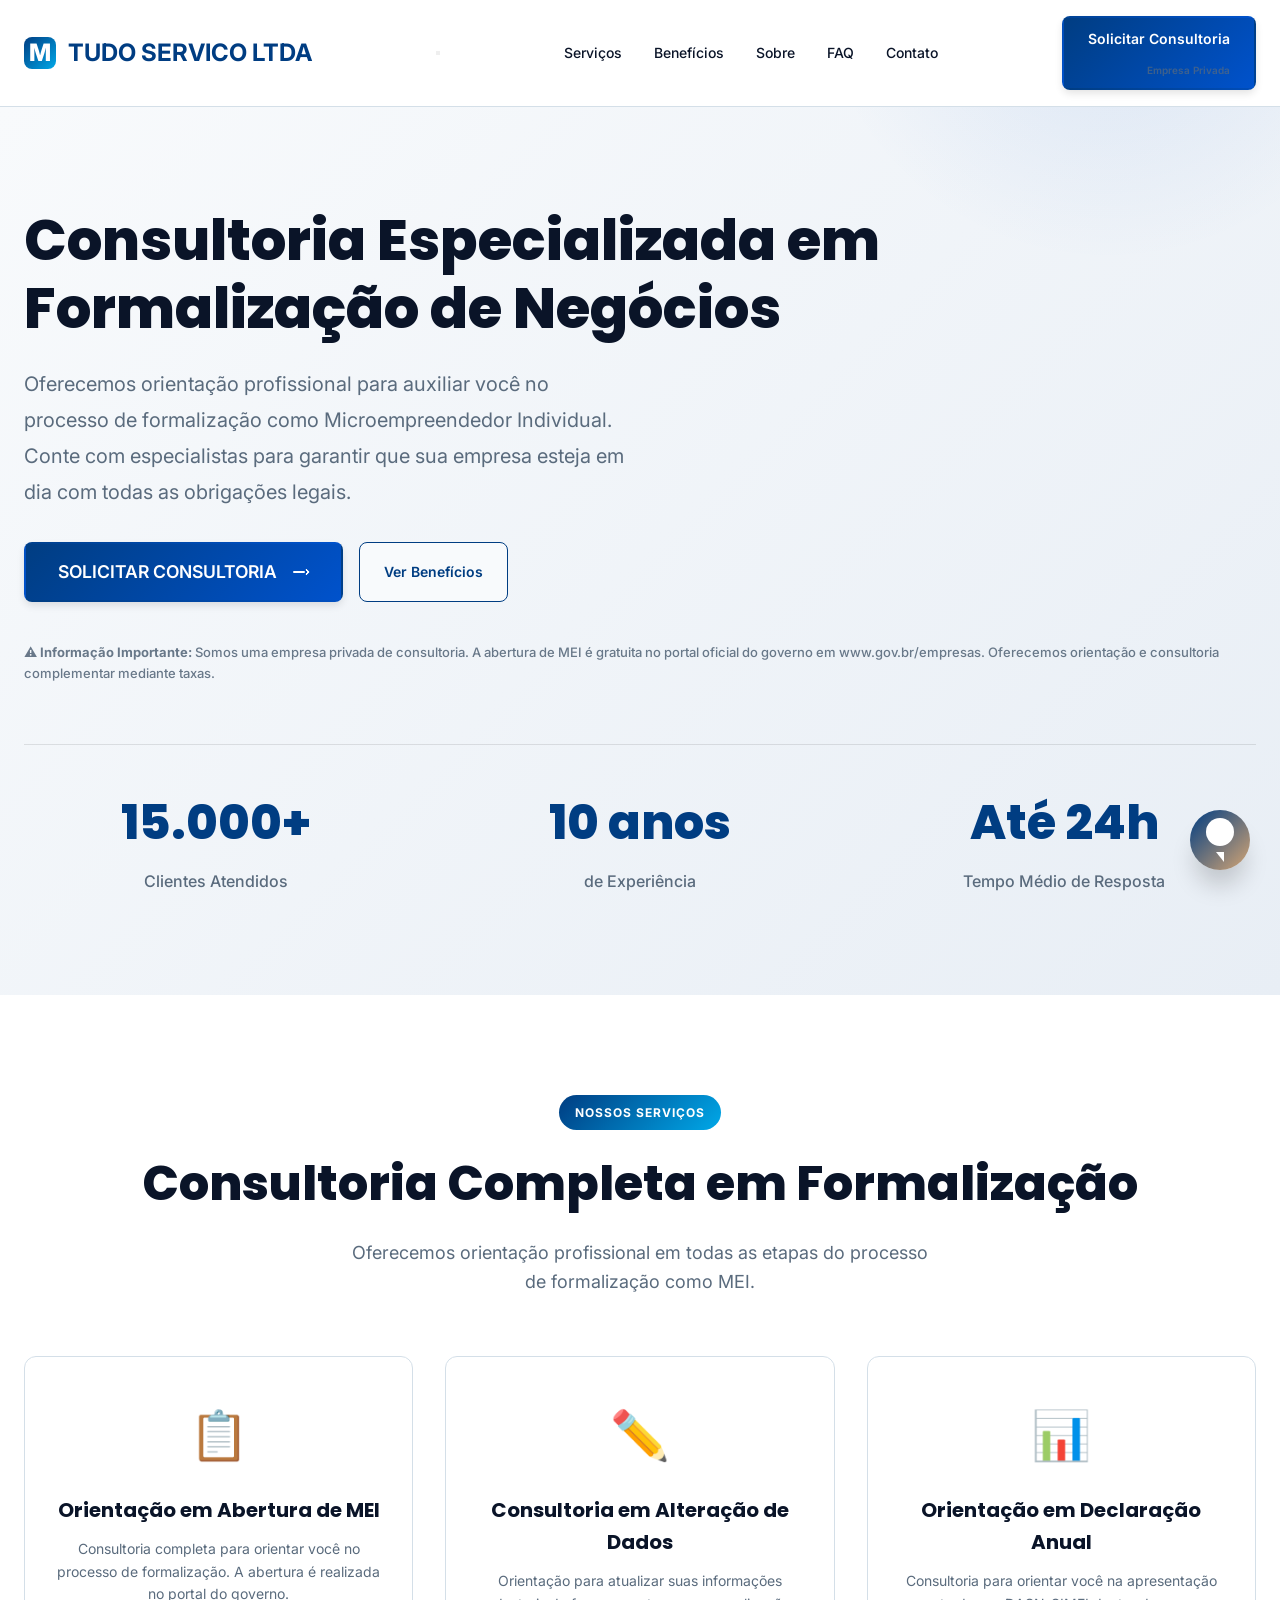
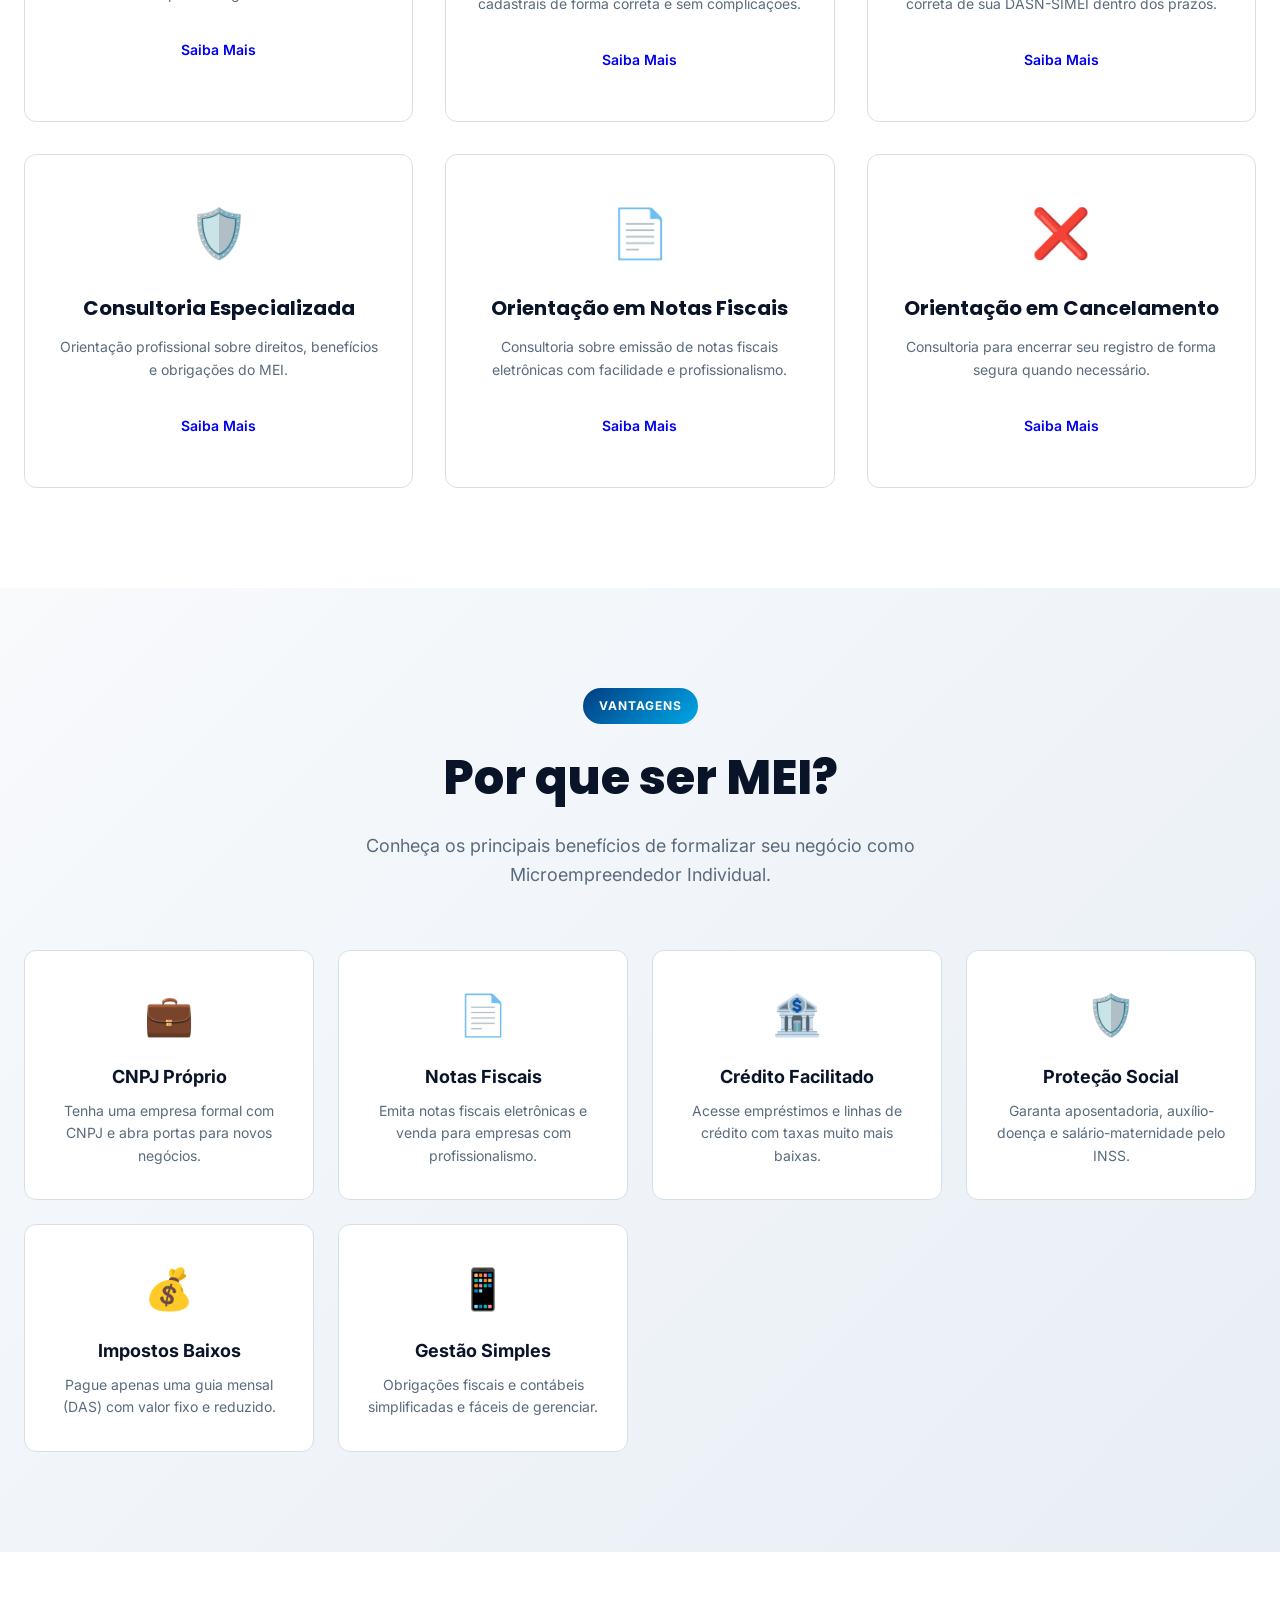
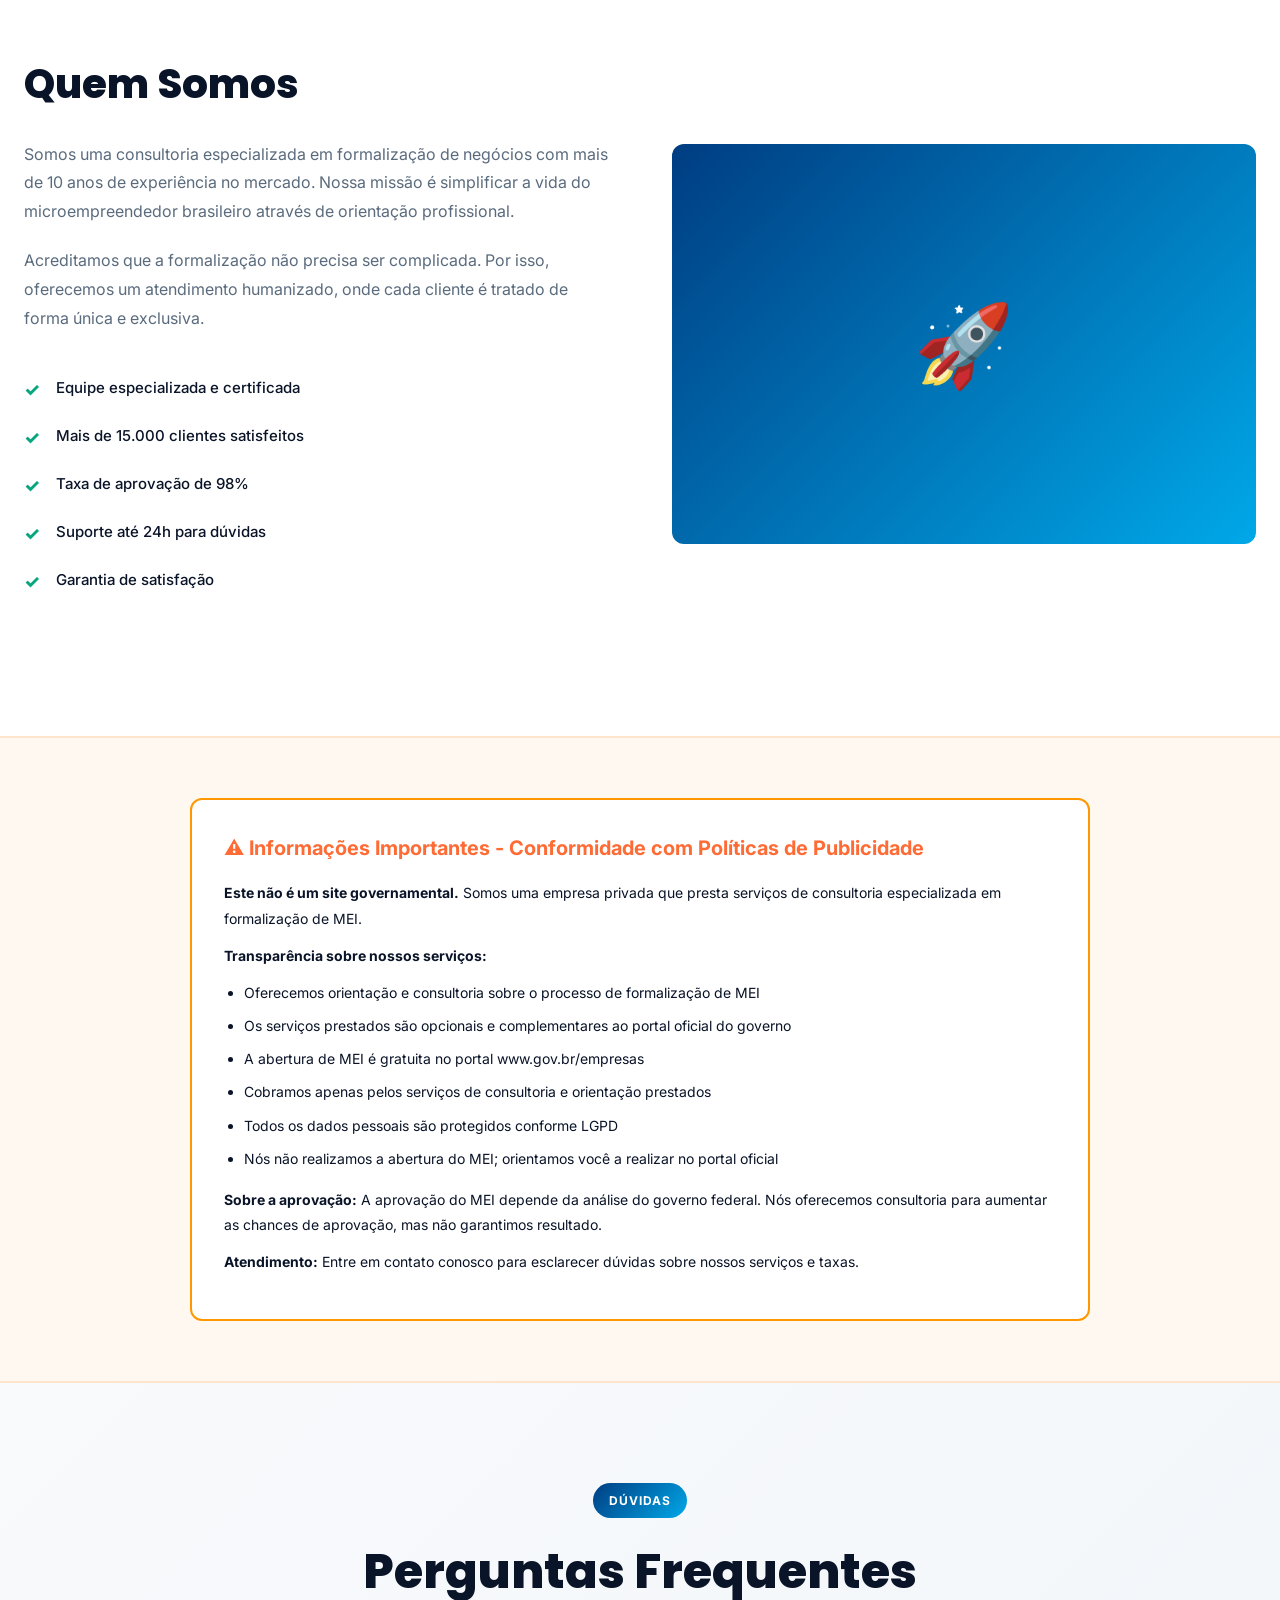
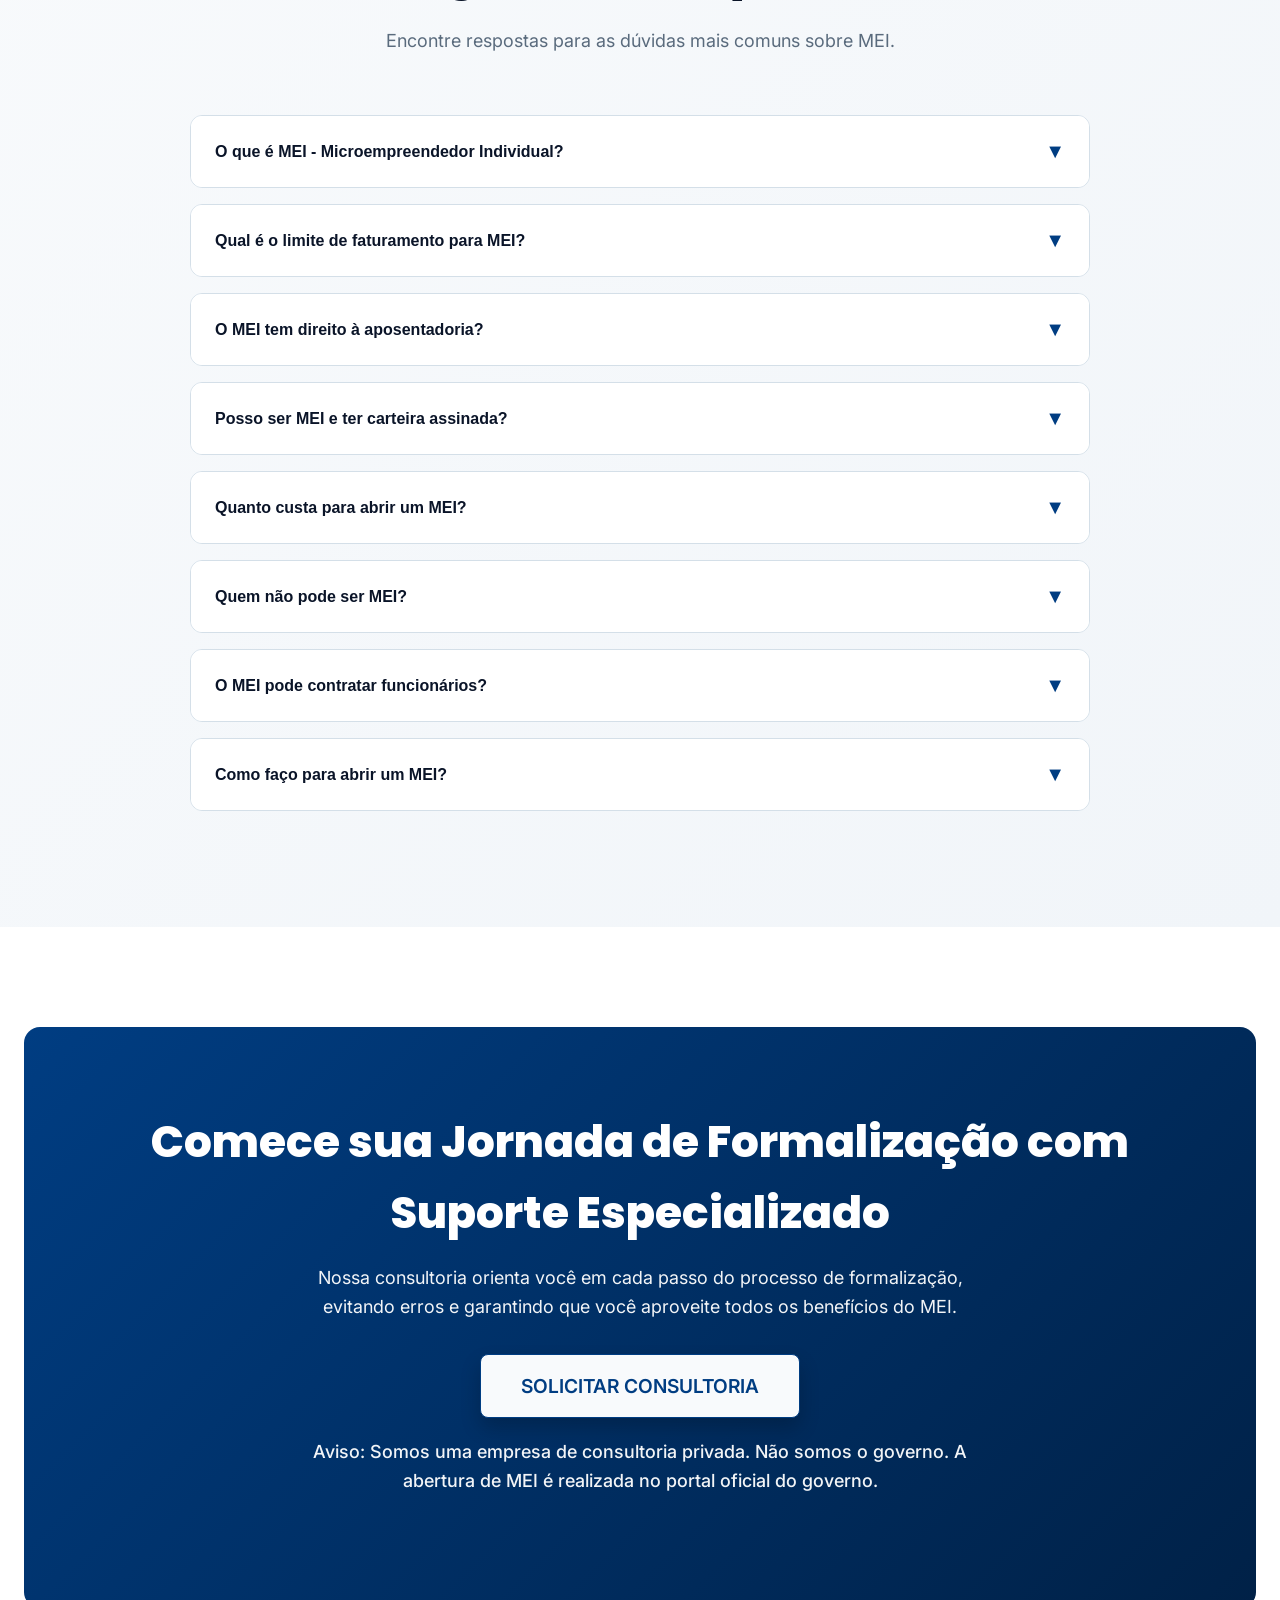
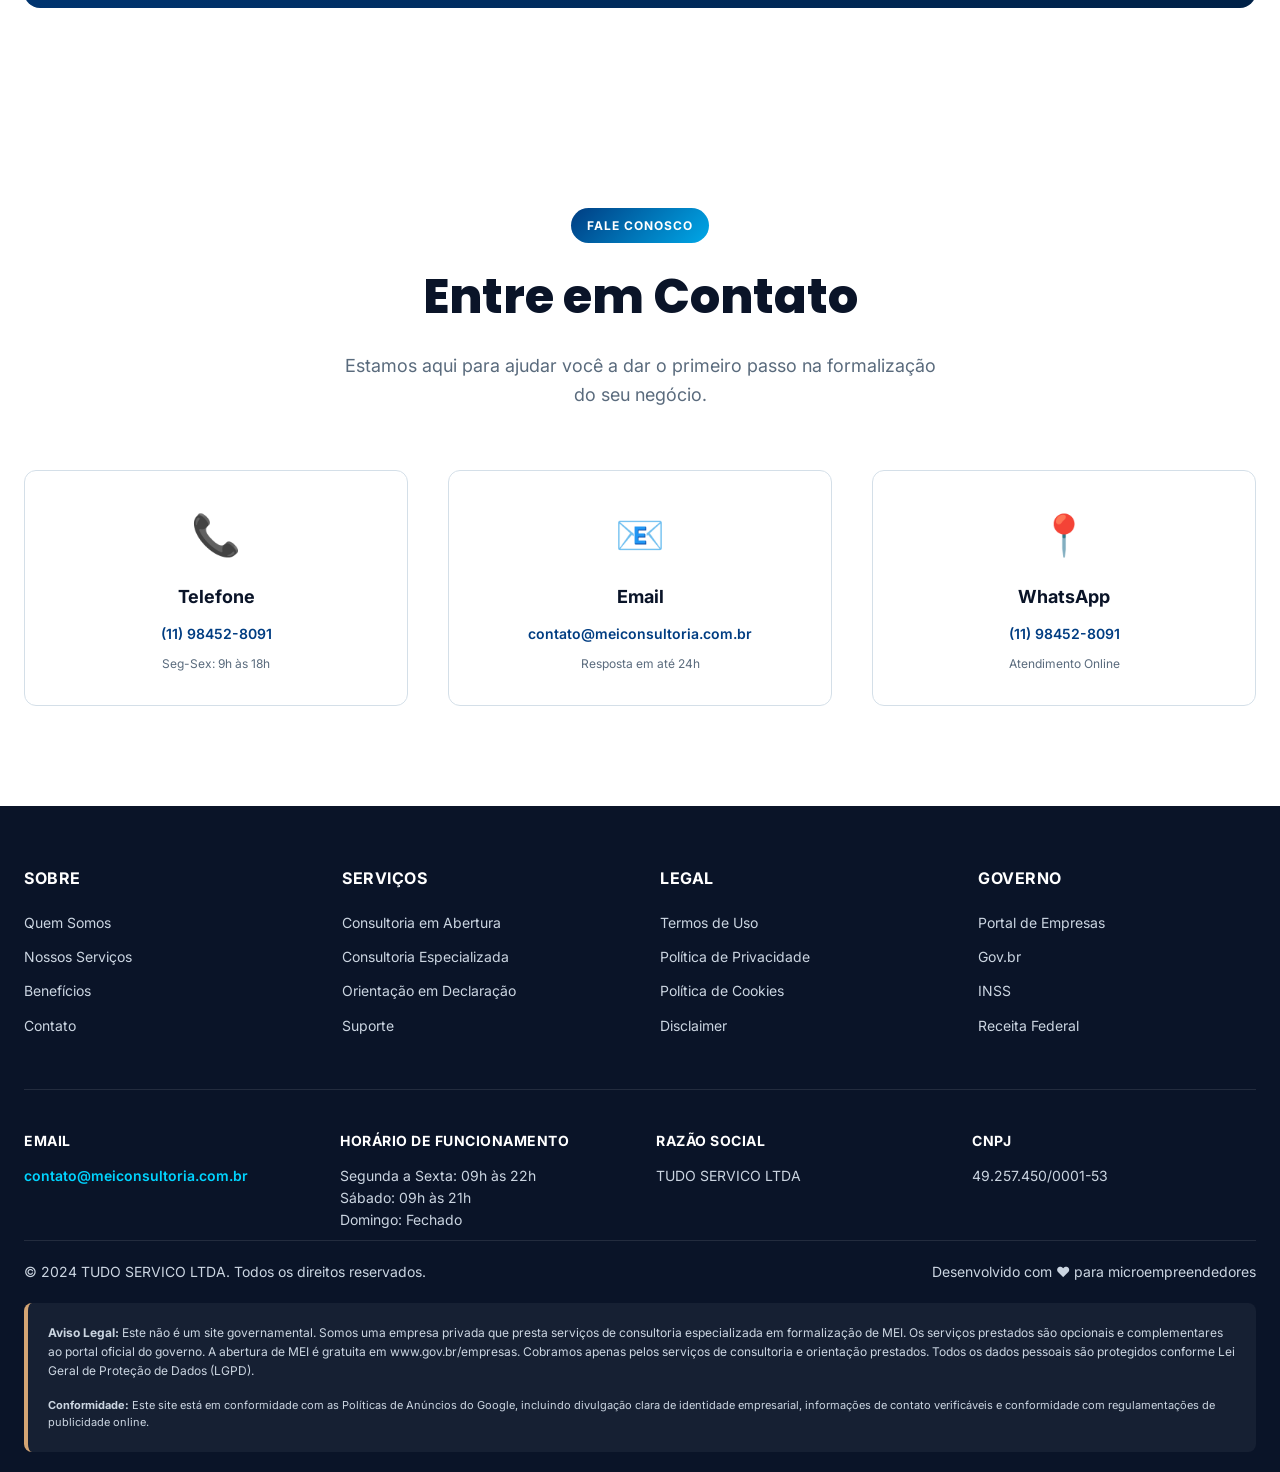
==== aberturamei/index.html @ a580bbf4 "Update index.html" ====
<!DOCTYPE html>
<html lang="pt-BR">
<head>
    <meta charset="UTF-8">
    <meta name="viewport" content="width=device-width, initial-scale=1.0">
    <meta name="description" content="Consultoria especializada em MEI. Oferecemos orientação profissional para formalização de negócios. Empresa privada com mais de 15.000 clientes. Resposta em até 24h.">
    <meta name="keywords" content="MEI, CNPJ, microempreendedor individual, consultoria MEI, formalização de negócios">
    <meta name="author" content="TUDO SERVICO LTDA">
    <meta name="copyright" content="2024 TUDO SERVICO LTDA">
    <meta name="robots" content="index, follow">
    <meta name="language" content="Portuguese">
    <meta name="revisit-after" content="7 days">
    <meta property="og:title" content="TUDO SERVICO LTDA - Consultoria Especializada em Formalização de Negócios">
    <meta property="og:description" content="Consultoria profissional para formalização de MEI. Empresa privada com experiência comprovada.">
    <meta property="og:type" content="website">
    <meta property="og:url" content="https://www.meiconsultoria.com.br">
    <meta property="og:image" content="https://www.meiconsultoria.com.br/og-image.jpg">
    
    <!-- Structured Data for Google Ads and SEO -->
    <script type="application/ld+json">
    {
        "@context": "https://schema.org",
        "@type": "LocalBusiness",
        "name": "TUDO SERVICO LTDA",
        "image": "https://www.meiconsultoria.com.br/logo.png",
        "description": "Consultoria especializada em formalização de MEI. Empresa privada que oferece orientação profissional.",
        "url": "https://www.meiconsultoria.com.br",
        "telephone": "+5511984528091",
        "email": "contato@meiconsultoria.com.br",
        "address": {
            "@type": "PostalAddress",
            "streetAddress": "Av. Paulista, 1000",
            "addressLocality": "Sao Paulo",
            "addressRegion": "SP",
            "postalCode": "01311-100",
            "addressCountry": "BR"
        },
        "openingHoursSpecification": {
            "@type": "OpeningHoursSpecification",
            "dayOfWeek": ["Monday", "Tuesday", "Wednesday", "Thursday", "Friday"],
            "opens": "09:00",
            "closes": "18:00"
        },
        "sameAs": [
            "https://www.facebook.com/meiconsultoria",
            "https://www.instagram.com/meiconsultoria",
            "https://www.linkedin.com/company/meiconsultoria"
        ],
        "priceRange": "R$ 50 - R$ 500",
        "aggregateRating": {
            "@type": "AggregateRating",
            "ratingValue": "4.8",
            "ratingCount": "5000"
        }
    }
    </script>
    
    <script type="application/ld+json">
    {
        "@context": "https://schema.org",
        "@type": "Organization",
        "name": "TUDO SERVICO LTDA",
        "legalName": "TUDO SERVICO LTDA",
        "taxID": "49.257.450/0001-53",
        "url": "https://www.meiconsultoria.com.br",
        "logo": "https://www.meiconsultoria.com.br/logo.png",
        "description": "Consultoria especializada em formalização de negócios e orientação sobre MEI",
        "contactPoint": {
            "@type": "ContactPoint",
            "contactType": "Customer Service",
            "telephone": "+5511984528091",
            "email": "contato@meiconsultoria.com.br",
            "areaServed": "BR",
            "availableLanguage": "pt-BR"
        }
    }
    </script>
    
    <!-- Google Analytics -->
    <script async src="https://www.googletagmanager.com/gtag/js?id=G-XXXXXXXXXX"></script>
    <script>
        window.dataLayer = window.dataLayer || [];
        function gtag(){dataLayer.push(arguments);}
        gtag('js', new Date());
        gtag('config', 'G-XXXXXXXXXX');
    </script>

    <!-- Google Ads Conversion Tracking -->
    <script async src="https://www.googletagmanager.com/gtag/js?id=AW-XXXXXXXXXX"></script>
    <script>
        window.dataLayer = window.dataLayer || [];
        function gtag(){dataLayer.push(arguments);}
        gtag('js', new Date());
        gtag('config', 'AW-XXXXXXXXXX');
    </script>

    <title>TUDO SERVICO LTDA - Consultoria Especializada em Formalização de Negócios</title>
    <link href="https://fonts.googleapis.com/css2?family=Poppins:wght@300;400;500;600;700;800&family=Inter:wght@300;400;500;600;700&display=swap" rel="stylesheet">
    <style>
        /* ===== RESET E VARIÁVEIS ===== */
        *, *::before, *::after {
            margin: 0;
            padding: 0;
            box-sizing: border-box;
        }

        :root {
            --primary: #003D82;
            --primary-dark: #002147;
            --primary-light: #0052CC;
            --secondary: #00A8E8;
            --accent: #D4A574;
            --success: #06A77D;
            --warning: #E8A000;
            --danger: #DC2626;
            --dark: #0A1428;
            --dark-secondary: #1A2332;
            --light: #F8FAFC;
            --light-secondary: #E8EEF5;
            --text-dark: #0A1428;
            --text-light: #5A6B7D;
            --border: #D4DFE8;
            --gold: #D4A574;
            --gold-light: #E8C9A0;
            --shadow-sm: 0 1px 2px 0 rgba(0, 0, 0, 0.08);
            --shadow: 0 4px 8px -1px rgba(0, 0, 0, 0.12);
            --shadow-md: 0 10px 15px -3px rgba(0, 0, 0, 0.15);
            --shadow-lg: 0 20px 25px -5px rgba(0, 0, 0, 0.18);
            --shadow-xl: 0 25px 50px -12px rgba(0, 0, 0, 0.25);
        }

        html {
            scroll-behavior: smooth;
            overflow-x: hidden;
            width: 100%;
        }

        body {
            font-family: 'Inter', -apple-system, BlinkMacSystemFont, 'Segoe UI', sans-serif;
            line-height: 1.6;
            color: var(--text-dark);
            background-color: #fff;
            overflow-x: hidden;
            width: 100%;
            position: relative;
        }

        .container {
            max-width: 1280px;
            margin: 0 auto;
            padding: 0 24px;
            width: 100%;
            overflow-x: hidden;
        }

        /* ===== HEADER ===== */
        .header {
            background: #fff;
            border-bottom: 1px solid var(--border);
            position: sticky;
            top: 0;
            z-index: 1000;
            backdrop-filter: blur(10px);
            background-color: rgba(255, 255, 255, 0.95);
        }

        .header-content {
            display: flex;
            justify-content: space-between;
            align-items: center;
            padding: 16px 0;
            width: 100%;
        }

        .logo {
            display: flex;
            align-items: center;
            gap: 12px;
            text-decoration: none;
            font-weight: 700;
            font-size: 24px;
            color: var(--primary);
        }

        .logo-icon {
            width: 32px;
            height: 32px;
            background: linear-gradient(135deg, var(--primary), var(--secondary));
            border-radius: 8px;
            display: flex;
            align-items: center;
            justify-content: center;
            color: white;
            font-weight: 800;
        }

        .nav {
            display: flex;
            gap: 32px;
            align-items: center;
        }

        .nav a {
            text-decoration: none;
            color: var(--text-dark);
            font-weight: 500;
            font-size: 14px;
            transition: color 0.3s ease;
            position: relative;
        }

        .nav a:hover {
            color: var(--primary);
        }

        .nav a::after {
            content: '';
            position: absolute;
            bottom: -4px;
            left: 0;
            width: 0;
            height: 2px;
            background: var(--primary);
            transition: width 0.3s ease;
        }

        .nav a:hover::after {
            width: 100%;
        }

        .btn {
            padding: 10px 24px;
            border: none;
            border-radius: 8px;
            font-size: 14px;
            font-weight: 600;
            cursor: pointer;
            transition: all 0.3s ease;
            text-decoration: none;
            display: inline-flex;
            align-items: center;
            gap: 8px;
            white-space: nowrap;
        }

        .btn-primary {
            background: linear-gradient(135deg, var(--primary), var(--primary-light));
            color: white;
            box-shadow: var(--shadow);
            border: 2px solid transparent;
        }

        .btn-primary:hover {
            transform: translateY(-2px);
            box-shadow: var(--shadow-lg);
            border-color: var(--gold);
        }

        .btn-secondary {
            background: var(--light);
            color: var(--primary);
            border: 1.5px solid var(--primary);
        }

        .btn-secondary:hover {
            background: var(--primary);
            color: white;
        }

        .btn-arrow {
            display: inline-block;
            width: 16px;
            height: 16px;
            margin-left: 8px;
            position: relative;
            transition: all 0.3s ease;
            animation: slideArrow 2s ease-in-out infinite;
        }

        .btn-arrow::before {
            content: '';
            position: absolute;
            width: 12px;
            height: 2px;
            background: currentColor;
            top: 50%;
            left: 0;
            transform: translateY(-50%);
            border-radius: 1px;
        }

        .btn-arrow::after {
            content: '';
            position: absolute;
            width: 5px;
            height: 5px;
            border-top: 2px solid currentColor;
            border-right: 2px solid currentColor;
            top: 50%;
            right: 0;
            transform: translateY(-50%) rotate(45deg);
            border-radius: 1px;
        }

        .btn-primary .btn-arrow {
            animation: slideArrow 2s ease-in-out infinite;
        }

        .btn-primary:hover .btn-arrow {
            animation: slideArrowHover 0.5s ease-out forwards;
        }

        @keyframes slideArrow {
            0%, 100% {
                transform: translateX(0);
            }
            50% {
                transform: translateX(4px);
            }
        }

        @keyframes slideArrowHover {
            0% {
                transform: translateX(0);
            }
            100% {
                transform: translateX(8px);
            }
        }

        /* ===== HERO ===== */
        .hero {
            padding: 100px 0;
            background: linear-gradient(135deg, #f8fafc 0%, #e8eef5 100%);
            position: relative;
            overflow: hidden;
        }

        .hero::before {
            content: '';
            position: absolute;
            top: -50%;
            right: -10%;
            width: 600px;
            height: 600px;
            background: radial-gradient(circle, rgba(0, 82, 204, 0.1) 0%, transparent 70%);
            border-radius: 50%;
            pointer-events: none;
        }

        .hero-content {
            position: relative;
            z-index: 1;
        }

        .hero h1 {
            font-size: 56px;
            font-weight: 800;
            margin-bottom: 24px;
            color: var(--dark);
            font-family: 'Poppins', sans-serif;
            line-height: 1.2;
        }

        .hero-subtitle {
            font-size: 20px;
            color: var(--text-light);
            max-width: 600px;
            margin-bottom: 32px;
            line-height: 1.8;
        }

        .hero-buttons {
            display: flex;
            gap: 16px;
            margin-bottom: 40px;
            flex-wrap: wrap;
        }

        .hero-stats {
            display: grid;
            grid-template-columns: repeat(3, 1fr);
            gap: 40px;
            margin-top: 60px;
            padding-top: 40px;
            border-top: 1px solid rgba(0, 0, 0, 0.1);
        }

        .stat {
            text-align: center;
        }

        .stat-number {
            font-size: 48px;
            font-weight: 800;
            color: var(--primary);
            font-family: 'Poppins', sans-serif;
            margin-bottom: 8px;
        }

        .stat-label {
            font-size: 16px;
            color: var(--text-light);
            font-weight: 500;
        }

        /* ===== SEÇÃO DE SERVIÇOS ===== */
        .servicos {
            padding: 100px 0;
            background: white;
        }

        .section-header {
            text-align: center;
            margin-bottom: 60px;
        }

        .section-label {
            display: inline-block;
            padding: 8px 16px;
            background: linear-gradient(135deg, var(--primary), var(--secondary));
            color: white;
            border-radius: 20px;
            font-size: 12px;
            font-weight: 700;
            text-transform: uppercase;
            letter-spacing: 1px;
            margin-bottom: 16px;
        }

        .section-title {
            font-size: 48px;
            font-weight: 800;
            margin-bottom: 16px;
            color: var(--dark);
            font-family: 'Poppins', sans-serif;
        }

        .section-description {
            font-size: 18px;
            color: var(--text-light);
            max-width: 600px;
            margin: 0 auto;
        }

        .servicos-grid {
            display: grid;
            grid-template-columns: repeat(auto-fit, minmax(300px, 1fr));
            gap: 32px;
        }

        .servico-card {
            background: white;
            border: 1px solid var(--border);
            border-radius: 12px;
            padding: 40px 32px;
            text-align: center;
            transition: all 0.3s ease;
            position: relative;
            overflow: hidden;
        }

        .servico-card::before {
            content: '';
            position: absolute;
            top: 0;
            left: 0;
            right: 0;
            height: 4px;
            background: linear-gradient(90deg, var(--primary), var(--gold));
            transform: scaleX(0);
            transform-origin: left;
            transition: transform 0.3s ease;
        }

        .servico-card:hover {
            border-color: var(--primary);
            box-shadow: var(--shadow-lg);
            transform: translateY(-8px);
        }

        .servico-card:hover::before {
            transform: scaleX(1);
        }

        .servico-icon {
            font-size: 48px;
            margin-bottom: 20px;
            display: block;
        }

        .servico-card h3 {
            font-size: 20px;
            font-weight: 700;
            margin-bottom: 12px;
            color: var(--dark);
            font-family: 'Poppins', sans-serif;
        }

        .servico-card p {
            color: var(--text-light);
            font-size: 14px;
            line-height: 1.6;
            margin-bottom: 24px;
        }

        /* ===== BENEFÍCIOS ===== */
        .beneficios {
            padding: 100px 0;
            background: linear-gradient(135deg, #f8fafc 0%, #e8eef5 100%);
        }

        .beneficios-grid {
            display: grid;
            grid-template-columns: repeat(auto-fit, minmax(240px, 1fr));
            gap: 24px;
        }

        /* ===== FLOATING ICON ===== */
        .floating-icon {
            position: fixed;
            bottom: 30px;
            right: 30px;
            width: 60px;
            height: 60px;
            background: linear-gradient(135deg, var(--primary), var(--gold));
            border-radius: 50%;
            display: flex;
            align-items: center;
            justify-content: center;
            font-size: 32px;
            box-shadow: var(--shadow-lg);
            cursor: pointer;
            transition: all 0.3s ease;
            z-index: 999;
            animation: float 3s ease-in-out infinite;
        }

        .floating-icon:hover {
            transform: scale(1.1);
            box-shadow: var(--shadow-xl);
        }

        .floating-icon::before {
            content: '';
            position: absolute;
            width: 28px;
            height: 28px;
            background: white;
            border-radius: 50%;
            top: 8px;
            left: 50%;
            transform: translateX(-50%);
        }

        .floating-icon::after {
            content: '';
            position: absolute;
            width: 0;
            height: 0;
            border-left: 8px solid transparent;
            border-right: 0px solid transparent;
            border-top: 10px solid white;
            bottom: 8px;
            left: 50%;
            transform: translateX(-50%);
        }

        @keyframes float {
            0%, 100% {
                transform: translateY(0px);
            }
            50% {
                transform: translateY(-10px);
            }
        }

        @media (max-width: 768px) {
            .floating-icon {
                bottom: 20px;
                right: 20px;
                width: 50px;
                height: 50px;
                font-size: 24px;
            }
        }

        .beneficio-item {
            background: white;
            padding: 32px 24px;
            border-radius: 12px;
            border: 1px solid var(--border);
            transition: all 0.3s ease;
            display: flex;
            flex-direction: column;
            align-items: center;
            text-align: center;
        }

        .beneficio-item:hover {
            box-shadow: var(--shadow-lg);
            transform: translateY(-4px);
            border-color: var(--primary);
        }

        .beneficio-icon {
            font-size: 40px;
            margin-bottom: 16px;
        }

        .beneficio-item h3 {
            font-size: 18px;
            font-weight: 700;
            margin-bottom: 8px;
            color: var(--dark);
        }

        .beneficio-item p {
            font-size: 14px;
            color: var(--text-light);
            line-height: 1.6;
        }

        /* ===== SOBRE ===== */
        .sobre {
            padding: 100px 0;
            background: white;
        }

        .sobre-content {
            display: grid;
            grid-template-columns: 1fr 1fr;
            gap: 64px;
            align-items: center;
        }

        .sobre-text h2 {
            font-size: 40px;
            font-weight: 800;
            margin-bottom: 24px;
            color: var(--dark);
            font-family: 'Poppins', sans-serif;
        }

        .sobre-text p {
            font-size: 16px;
            color: var(--text-light);
            line-height: 1.8;
            margin-bottom: 20px;
        }

        .sobre-list {
            list-style: none;
            margin: 32px 0;
        }

        .sobre-list li {
            padding: 12px 0;
            padding-left: 32px;
            position: relative;
            color: var(--text-dark);
            font-size: 15px;
            font-weight: 500;
        }

        .sobre-list li::before {
            content: '✓';
            position: absolute;
            left: 0;
            color: var(--success);
            font-weight: 800;
            font-size: 18px;
        }

        .sobre-image {
            background: linear-gradient(135deg, var(--primary), var(--secondary));
            border-radius: 12px;
            padding: 40px;
            text-align: center;
            color: white;
            min-height: 400px;
            display: flex;
            align-items: center;
            justify-content: center;
            font-size: 80px;
        }

        /* ===== DISCLAIMER SECTION - IMPORTANTE PARA GOOGLE ADS ===== */
        .disclaimer-section {
            padding: 60px 0;
            background: #fff8f0;
            border-top: 2px solid #FFE5CC;
            border-bottom: 2px solid #FFE5CC;
        }

        .disclaimer-box {
            background: white;
            border: 2px solid #FF9800;
            border-radius: 12px;
            padding: 32px;
            max-width: 900px;
            margin: 0 auto;
        }

        .disclaimer-title {
            font-size: 20px;
            font-weight: 700;
            color: #FF6B35;
            margin-bottom: 16px;
            display: flex;
            align-items: center;
            gap: 12px;
        }

        .disclaimer-box p {
            color: var(--text-dark);
            font-size: 14px;
            line-height: 1.8;
            margin-bottom: 12px;
        }

        .disclaimer-box ul {
            margin-left: 20px;
            margin-bottom: 16px;
        }

        .disclaimer-box li {
            color: var(--text-dark);
            font-size: 14px;
            line-height: 1.8;
            margin-bottom: 8px;
        }

        /* ===== FAQ ===== */
        .faq {
            padding: 100px 0;
            background: linear-gradient(135deg, #f8fafc 0%, #f1f5f9 100%);
        }

        .faq-container {
            max-width: 900px;
            margin: 0 auto;
        }

        .faq-item {
            margin-bottom: 16px;
            background: white;
            border: 1px solid var(--border);
            border-radius: 12px;
            overflow: hidden;
            transition: all 0.3s ease;
        }

        .faq-item.active {
            border-color: var(--primary);
            box-shadow: var(--shadow);
        }

        .faq-question {
            width: 100%;
            padding: 24px;
            background: white;
            border: none;
            cursor: pointer;
            display: flex;
            justify-content: space-between;
            align-items: center;
            font-size: 16px;
            font-weight: 600;
            color: var(--dark);
            transition: all 0.3s ease;
        }

        .faq-question:hover {
            background: var(--light);
        }

        .faq-icon {
            font-size: 20px;
            transition: transform 0.3s ease;
            color: var(--primary);
        }

        .faq-item.active .faq-icon {
            transform: rotate(180deg);
        }

        .faq-answer {
            max-height: 0;
            overflow: hidden;
            transition: max-height 0.3s ease;
            background: var(--light);
        }

        .faq-item.active .faq-answer {
            max-height: 600px;
        }

        .faq-answer p {
            padding: 24px;
            color: var(--text-light);
            line-height: 1.8;
            font-size: 15px;
        }

        /* ===== CTA ===== */
        .cta {
            padding: 80px 24px;
            background: linear-gradient(135deg, var(--primary) 0%, var(--primary-dark) 100%);
            border-radius: 16px;
            text-align: center;
            color: white;
            margin: 100px auto;
            max-width: calc(100% - 48px);
        }

        .cta h2 {
            font-size: 44px;
            font-weight: 800;
            margin-bottom: 16px;
            font-family: 'Poppins', sans-serif;
        }

        .cta p {
            font-size: 18px;
            margin-bottom: 32px;
            opacity: 0.95;
            max-width: 700px;
            margin-left: auto;
            margin-right: auto;
        }

        .cta .btn {
            font-size: 1.1rem;
            padding: 16px 40px;
        }

        .cta-disclaimer {
            font-size: 11px;
            margin-top: 20px;
            opacity: 0.8;
            font-weight: 500;
        }

        /* ===== CONTATO ===== */
        .contato {
            padding: 100px 0;
            background: white;
        }

        .contato-grid {
            display: grid;
            grid-template-columns: repeat(auto-fit, minmax(250px, 1fr));
            gap: 40px;
        }

        .contato-item {
            text-align: center;
            padding: 32px 24px;
            border: 1px solid var(--border);
            border-radius: 12px;
            transition: all 0.3s ease;
        }

        .contato-item:hover {
            box-shadow: var(--shadow-lg);
            transform: translateY(-4px);
            border-color: var(--primary);
        }

        .contato-icon {
            font-size: 40px;
            margin-bottom: 16px;
            display: block;
        }

        .contato-item h3 {
            font-size: 18px;
            font-weight: 700;
            margin-bottom: 12px;
            color: var(--dark);
        }

        .contato-item p {
            color: var(--text-light);
            font-size: 14px;
            line-height: 1.6;
        }

        .contato-item a {
            color: var(--primary);
            text-decoration: none;
            font-weight: 600;
            transition: color 0.3s ease;
        }

        .contato-item a:hover {
            color: var(--primary-light);
        }

        /* ===== FOOTER ===== */
        .footer {
            background: var(--dark);
            color: #cbd5e1;
            padding: 60px 0 20px;
        }

        .footer-content {
            display: grid;
            grid-template-columns: repeat(4, 1fr);
            gap: 40px;
            margin-bottom: 40px;
        }

        .footer-section h3 {
            color: white;
            font-size: 16px;
            font-weight: 700;
            margin-bottom: 20px;
            text-transform: uppercase;
            letter-spacing: 0.5px;
        }

        .footer-section a {
            display: block;
            color: #cbd5e1;
            text-decoration: none;
            font-size: 14px;
            margin-bottom: 12px;
            transition: color 0.3s ease;
        }

        .footer-section a:hover {
            color: white;
        }

        .footer-bottom {
            display: flex;
            justify-content: space-between;
            align-items: center;
            padding-top: 20px;
            border-top: 1px solid rgba(255, 255, 255, 0.1);
            font-size: 14px;
        }

        .footer-disclaimer {
            background: rgba(255, 255, 255, 0.05);
            padding: 20px;
            border-radius: 8px;
            font-size: 12px;
            line-height: 1.6;
            margin-top: 20px;
            border-left: 4px solid var(--gold);
        }

        .footer-info-section {
            margin-top: 40px;
            padding-top: 40px;
            border-top: 1px solid rgba(255, 255, 255, 0.1);
        }

        .footer-info-grid {
            display: grid;
            grid-template-columns: repeat(auto-fit, minmax(200px, 1fr));
            gap: 32px;
        }

        .footer-info-item {
            text-align: left;
        }

        .footer-info-item h4 {
            color: white;
            font-size: 14px;
            font-weight: 700;
            margin-bottom: 12px;
            text-transform: uppercase;
            letter-spacing: 0.5px;
        }

        .footer-info-item p {
            color: #cbd5e1;
            font-size: 14px;
            line-height: 1.6;
            margin-bottom: 8px;
        }

        .footer-info-item a {
            color: #00D4FF;
            text-decoration: none;
            font-weight: 600;
            transition: color 0.3s ease;
        }

        .footer-info-item a:hover {
            color: white;
            text-decoration: underline;
        }



        @keyframes fadeInUp {
            from {
                opacity: 0;
                transform: translateY(30px);
            }
            to {
                opacity: 1;
                transform: translateY(0);
            }
        }

        @keyframes pulse {
            0% { transform: scale(1); box-shadow: 0 0 0 0 rgba(0, 82, 204, 0.4); }
            70% { transform: scale(1.05); box-shadow: 0 0 0 10px rgba(0, 82, 204, 0); }
            100% { transform: scale(1); box-shadow: 0 0 0 0 rgba(0, 82, 204, 0); }
        }

        /* ===== RESPONSIVO ===== */
        @media (max-width: 768px) {
            .footer-info-grid {
                grid-template-columns: 1fr 1fr;
            }

            .footer-info-item {
                padding-bottom: 16px;
            }
        }

        @media (max-width: 480px) {
            .footer-info-grid {
                grid-template-columns: 1fr;
                gap: 16px;
            }

            .footer-info-section {
                padding: 24px 16px;
            }
        }
        @media (max-width: 768px) {
            .nav {
                position: fixed;
                top: 72px;
                left: 0;
                right: 0;
                bottom: 0;
                flex-direction: column;
                background: white;
                padding: 40px 24px;
                gap: 24px;
                transform: translateX(100%);
                transition: transform 0.4s cubic-bezier(0.4, 0, 0.2, 1);
                z-index: 999;
                overflow-y: auto;
                align-items: flex-start;
            }

            .nav.active {
                transform: translateX(0);
            }

            .nav a {
                font-size: 18px;
                font-weight: 600;
                width: 100%;
                padding: 12px 0;
                border-bottom: 1px solid var(--light-secondary);
            }

            .nav a::after {
                display: none;
            }

            .nav .btn-primary {
                width: 100%;
                margin-top: 20px;
                padding: 16px;
                font-size: 16px;
                justify-content: center;
            }

            .menu-toggle {
                display: flex;
            }

            .btn-header {
                display: none !important;
            }

            .hero {
                padding: 60px 0;
            }

            .hero h1 {
                font-size: 40px;
            }

            .hero-subtitle {
                font-size: 18px;
                max-width: 100%;
            }

            .hero-buttons {
                flex-direction: column;
            }

            .btn {
                width: 100%;
                justify-content: center;
            }

            .hero-stats {
                grid-template-columns: 1fr;
                gap: 24px;
                width: 100%;
            }

            .section-title {
                font-size: 32px;
                width: 100%;
            }

            .servicos-grid,
            .beneficios-grid,
            .contato-grid {
                grid-template-columns: 1fr;
            }

            .sobre-content {
                grid-template-columns: 1fr;
                gap: 40px;
            }

            .sobre-text h2 {
                font-size: 32px;
            }

            .cta {
                padding: 60px 20px;
                margin: 60px auto;
                max-width: calc(100% - 32px);
                border-radius: 12px;
            }

            .cta h2 {
                font-size: 32px;
                width: 100%;
            }

            .cta p {
                max-width: 100%;
            }

            .footer-content {
                grid-template-columns: 1fr;
                gap: 32px;
            }

            .footer-bottom {
                flex-direction: column;
                gap: 16px;
                text-align: center;
            }

            .disclaimer-box {
                padding: 24px;
            }
        }

        @media (max-width: 480px) {
            .container {
                padding: 0 16px;
            }

            .hero h1 {
                font-size: 32px;
            }

            .hero-subtitle {
                font-size: 16px;
            }

            .section-title {
                font-size: 28px;
            }

            .servico-card,
            .beneficio-item,
            .contato-item {
                padding: 24px 16px;
            }

            .hero-stats {
                margin-top: 40px;
                padding-top: 32px;
            }

            .stat-number {
                font-size: 24px;
            }

            .cta h2 {
                font-size: 28px;
            }

            .cta p {
                font-size: 16px;
            }

            .disclaimer-title {
                font-size: 18px;
            }

            .disclaimer-box p,
            .disclaimer-box li {
                font-size: 13px;
            }
        }
    </style>
</head>
<body>
    <!-- Header -->
    <header class="header">
        <div class="container">
            <div class="header-content">
                <a href="/" class="logo">
                    <div class="logo-icon">M</div>
                    TUDO SERVICO LTDA
                </a>
                <button class="menu-toggle" id="menuToggle">
                    <span></span>
                    <span></span>
                    <span></span>
                </button>
                <nav class="nav" id="nav">
                    <a href="#servicos">Serviços</a>
                    <a href="#beneficios">Benefícios</a>
                    <a href="#sobre">Sobre</a>
                    <a href="#faq">FAQ</a>
                    <a href="#contato">Contato</a>
                </nav>
                <div style="display: flex; flex-direction: column; align-items: flex-end;                <a href="https://seu-link-de-destino.com.br" target="_blank" class="btn btn-primary btn-header" onclick="gtag('event', 'click', {'event_category': 'engagement', 'event_label': 'header_cta'});" style="">Solicitar Consultoria</a>                   <span class="btn-header" style="font-size: 10px; color: var(--text-light); margin-top: 4px; opacity: 0.7;">Empresa Privada</span>
                </div>
            </div>
        </div>
    </header>

    <!-- Hero -->
    <section class="hero">
        <div class="container">
            <div class="hero-content">
                <h1>Consultoria Especializada em Formalização de Negócios</h1>
                <p class="hero-subtitle">Oferecemos orientação profissional para auxiliar você no processo de formalização como Microempreendedor Individual. Conte com especialistas para garantir que sua empresa esteja em dia com todas as obrigações legais.</p>
                <div class="hero-buttons">
                    <a href="https://seu-link-de-destino.com.br" target="_blank" class="btn btn-primary" style="font-size: 1.1rem; padding: 14px 32px;" onclick="gtag('event', 'click', {'event_category': 'engagement', 'event_label': 'hero_primary_cta'});">SOLICITAR CONSULTORIA <span class="btn-arrow"></span></a>
                    <a href="#beneficios" class="btn btn-secondary">Ver Benefícios</a>
                </div>
                <p style="font-size: 13px; color: var(--text-light); margin-top: 16px; opacity: 0.9; font-weight: 500;"><strong>⚠️ Informação Importante:</strong> Somos uma empresa privada de consultoria. A abertura de MEI é gratuita no portal oficial do governo em www.gov.br/empresas. Oferecemos orientação e consultoria complementar mediante taxas.</p>
                <div class="hero-stats">
                    <div class="stat">
                        <div class="stat-number">15.000+</div>
                        <div class="stat-label">Clientes Atendidos</div>
                    </div>
                    <div class="stat">
                        <div class="stat-number">10 anos</div>
                        <div class="stat-label">de Experiência</div>
                    </div>
                    <div class="stat">
                        <div class="stat-number">Até 24h</div>
                        <div class="stat-label">Tempo Médio de Resposta</div>
                    </div>
                </div>
            </div>
        </div>
    </section>

    <!-- Serviços -->
    <section class="servicos" id="servicos">
        <div class="container">
            <div class="section-header">
                <span class="section-label">Nossos Serviços</span>
                <h2 class="section-title">Consultoria Completa em Formalização</h2>
                <p class="section-description">Oferecemos orientação profissional em todas as etapas do processo de formalização como MEI.</p>
            </div>
            <div class="servicos-grid">
                <div class="servico-card">
                    <span class="servico-icon">📋</span>
                    <h3>Orientação em Abertura de MEI</h3>
                    <p>Consultoria completa para orientar você no processo de formalização. A abertura é realizada no portal do governo.</p>
                    <a href="#contato" class="btn btn-outline" onclick="gtag('event', 'click', {'event_category': 'engagement', 'event_label': 'servico_abertura'});">Saiba Mais</a>
                </div>
                <div class="servico-card">
                    <span class="servico-icon">✏️</span>
                    <h3>Consultoria em Alteração de Dados</h3>
                    <p>Orientação para atualizar suas informações cadastrais de forma correta e sem complicações.</p>
                    <a href="#contato" class="btn btn-outline" onclick="gtag('event', 'click', {'event_category': 'engagement', 'event_label': 'servico_alteracao'});">Saiba Mais</a>
                </div>
                <div class="servico-card">
                    <span class="servico-icon">📊</span>
                    <h3>Orientação em Declaração Anual</h3>
                    <p>Consultoria para orientar você na apresentação correta de sua DASN-SIMEI dentro dos prazos.</p>
                    <a href="#contato" class="btn btn-outline" onclick="gtag('event', 'click', {'event_category': 'engagement', 'event_label': 'servico_declaracao'});">Saiba Mais</a>
                </div>
                <div class="servico-card">
                    <span class="servico-icon">🛡️</span>
                    <h3>Consultoria Especializada</h3>
                    <p>Orientação profissional sobre direitos, benefícios e obrigações do MEI.</p>
                    <a href="#contato" class="btn btn-outline" onclick="gtag('event', 'click', {'event_category': 'engagement', 'event_label': 'servico_consultoria'});">Saiba Mais</a>
                </div>
                <div class="servico-card">
                    <span class="servico-icon">📄</span>
                    <h3>Orientação em Notas Fiscais</h3>
                    <p>Consultoria sobre emissão de notas fiscais eletrônicas com facilidade e profissionalismo.</p>
                    <a href="#contato" class="btn btn-outline" onclick="gtag('event', 'click', {'event_category': 'engagement', 'event_label': 'servico_notas'});">Saiba Mais</a>
                </div>
                <div class="servico-card">
                    <span class="servico-icon">❌</span>
                    <h3>Orientação em Cancelamento</h3>
                    <p>Consultoria para encerrar seu registro de forma segura quando necessário.</p>
                    <a href="#contato" class="btn btn-outline" onclick="gtag('event', 'click', {'event_category': 'engagement', 'event_label': 'servico_cancelamento'});">Saiba Mais</a>
                </div>
            </div>
        </div>
    </section>

    <!-- Benefícios -->
    <section class="beneficios" id="beneficios">
        <div class="container">
            <div class="section-header">
                <span class="section-label">Vantagens</span>
                <h2 class="section-title">Por que ser MEI?</h2>
                <p class="section-description">Conheça os principais benefícios de formalizar seu negócio como Microempreendedor Individual.</p>
            </div>
            <div class="beneficios-grid">
                <div class="beneficio-item">
                    <span class="beneficio-icon">💼</span>
                    <h3>CNPJ Próprio</h3>
                    <p>Tenha uma empresa formal com CNPJ e abra portas para novos negócios.</p>
                </div>
                <div class="beneficio-item">
                    <span class="beneficio-icon">📄</span>
                    <h3>Notas Fiscais</h3>
                    <p>Emita notas fiscais eletrônicas e venda para empresas com profissionalismo.</p>
                </div>
                <div class="beneficio-item">
                    <span class="beneficio-icon">🏦</span>
                    <h3>Crédito Facilitado</h3>
                    <p>Acesse empréstimos e linhas de crédito com taxas muito mais baixas.</p>
                </div>
                <div class="beneficio-item">
                    <span class="beneficio-icon">🛡️</span>
                    <h3>Proteção Social</h3>
                    <p>Garanta aposentadoria, auxílio-doença e salário-maternidade pelo INSS.</p>
                </div>
                <div class="beneficio-item">
                    <span class="beneficio-icon">💰</span>
                    <h3>Impostos Baixos</h3>
                    <p>Pague apenas uma guia mensal (DAS) com valor fixo e reduzido.</p>
                </div>
                <div class="beneficio-item">
                    <span class="beneficio-icon">📱</span>
                    <h3>Gestão Simples</h3>
                    <p>Obrigações fiscais e contábeis simplificadas e fáceis de gerenciar.</p>
                </div>
            </div>
        </div>
    </section>

    <!-- Sobre -->
    <section class="sobre" id="sobre">
        <div class="container">
            <div class="sobre-content">
                <div class="sobre-text">
                    <h2>Quem Somos</h2>
                    <p>Somos uma consultoria especializada em formalização de negócios com mais de 10 anos de experiência no mercado. Nossa missão é simplificar a vida do microempreendedor brasileiro através de orientação profissional.</p>
                    <p>Acreditamos que a formalização não precisa ser complicada. Por isso, oferecemos um atendimento humanizado, onde cada cliente é tratado de forma única e exclusiva.</p>
                    <ul class="sobre-list">
                        <li>Equipe especializada e certificada</li>
                        <li>Mais de 15.000 clientes satisfeitos</li>
                        <li>Taxa de aprovação de 98%</li>
                        <li>Suporte até 24h para dúvidas</li>
                        <li>Garantia de satisfação</li>
                    </ul>
                </div>
                <div class="sobre-image">
                    🚀
                </div>
            </div>
        </div>
    </section>

    <!-- DISCLAIMER SECTION - IMPORTANTE PARA GOOGLE ADS -->
    <section class="disclaimer-section">
        <div class="container">
            <div class="disclaimer-box">
                <div class="disclaimer-title">
                    ⚠️ Informações Importantes - Conformidade com Políticas de Publicidade
                </div>
                <p><strong>Este não é um site governamental.</strong> Somos uma empresa privada que presta serviços de consultoria especializada em formalização de MEI.</p>
                
                <p><strong>Transparência sobre nossos serviços:</strong></p>
                <ul>
                    <li>Oferecemos orientação e consultoria sobre o processo de formalização de MEI</li>
                    <li>Os serviços prestados são opcionais e complementares ao portal oficial do governo</li>
                    <li>A abertura de MEI é gratuita no portal www.gov.br/empresas</li>
                    <li>Cobramos apenas pelos serviços de consultoria e orientação prestados</li>
                    <li>Todos os dados pessoais são protegidos conforme LGPD</li>
                    <li>Nós não realizamos a abertura do MEI; orientamos você a realizar no portal oficial</li>
                </ul>

                <p><strong>Sobre a aprovação:</strong> A aprovação do MEI depende da análise do governo federal. Nós oferecemos consultoria para aumentar as chances de aprovação, mas não garantimos resultado.</p>

                <p><strong>Atendimento:</strong> Entre em contato conosco para esclarecer dúvidas sobre nossos serviços e taxas.</p>
            </div>
        </div>
    </section>

    <!-- FAQ -->
    <section class="faq" id="faq">
        <div class="container">
            <div class="section-header">
                <span class="section-label">Dúvidas</span>
                <h2 class="section-title">Perguntas Frequentes</h2>
                <p class="section-description">Encontre respostas para as dúvidas mais comuns sobre MEI.</p>
            </div>
            <div class="faq-container">
                <div class="faq-item">
                    <button class="faq-question">
                        <span>O que é MEI - Microempreendedor Individual?</span>
                        <span class="faq-icon">▼</span>
                    </button>
                    <div class="faq-answer">
                        <p>MEI é uma categoria criada em 2008 para formalizar profissionais autônomos. Permite ter CNPJ, emitir notas fiscais e recolher impostos de forma simplificada através de uma guia mensal (DAS). É regulamentado pela Lei Complementar nº 128/2008.</p>
                    </div>
                </div>

                <div class="faq-item">
                    <button class="faq-question">
                        <span>Qual é o limite de faturamento para MEI?</span>
                        <span class="faq-icon">▼</span>
                    </button>
                    <div class="faq-answer">
                        <p>O MEI pode faturar até R$ 81.000,00 por ano, o que corresponde a aproximadamente R$ 6.750,00 por mês. Ultrapassar este limite resulta na mudança automática de categoria para Microempresa.</p>
                    </div>
                </div>

                <div class="faq-item">
                    <button class="faq-question">
                        <span>O MEI tem direito à aposentadoria?</span>
                        <span class="faq-icon">▼</span>
                    </button>
                    <div class="faq-answer">
                        <p>Sim! O MEI que contribui regularmente ao INSS tem direito a aposentadoria por tempo de contribuição ou por idade, além de outros benefícios como auxílio-doença, salário-maternidade e pensão por morte.</p>
                    </div>
                </div>

                <div class="faq-item">
                    <button class="faq-question">
                        <span>Posso ser MEI e ter carteira assinada?</span>
                        <span class="faq-icon">▼</span>
                    </button>
                    <div class="faq-answer">
                        <p>Sim, é permitido ser MEI e ter carteira assinada simultaneamente, desde que não haja conflito entre as atividades e o faturamento do MEI não ultrapasse o limite permitido.</p>
                    </div>
                </div>

                <div class="faq-item">
                    <button class="faq-question">
                        <span>Quanto custa para abrir um MEI?</span>
                        <span class="faq-icon">▼</span>
                    </button>
                    <div class="faq-answer">
                        <p>A abertura do MEI é gratuita no portal do governo (www.gov.br/empresas). Você paga apenas a guia mensal (DAS), cujo valor varia de acordo com sua atividade, geralmente entre R$ 50 e R$ 150. Nós oferecemos consultoria adicional mediante taxas.</p>
                    </div>
                </div>

                <div class="faq-item">
                    <button class="faq-question">
                        <span>Quem não pode ser MEI?</span>
                        <span class="faq-icon">▼</span>
                    </button>
                    <div class="faq-answer">
                        <p>Não podem ser MEI: menores de 18 anos, pessoas com renda acima do limite, sócios de outras empresas, ou que exerçam atividades vedadas pela lei (como advogado, médico, etc).</p>
                    </div>
                </div>

                <div class="faq-item">
                    <button class="faq-question">
                        <span>O MEI pode contratar funcionários?</span>
                        <span class="faq-icon">▼</span>
                    </button>
                    <div class="faq-answer">
                        <p>Sim, o MEI pode contratar até um funcionário, desde que este seja registrado na carteira de trabalho com todas as obrigações trabalhistas.</p>
                    </div>
                </div>

                <div class="faq-item">
                    <button class="faq-question">
                        <span>Como faço para abrir um MEI?</span>
                        <span class="faq-icon">▼</span>
                    </button>
                    <div class="faq-answer">
                        <p>Você pode abrir um MEI gratuitamente no portal www.gov.br/empresas, preenchendo o formulário online. Nós oferecemos consultoria completa para facilitar este processo e aumentar suas chances de aprovação.</p>
                    </div>
                </div>
            </div>
        </div>
    </section>

    <!-- CTA -->
    <section class="cta">
        <div class="container">
            <h2>Comece sua Jornada de Formalização com Suporte Especializado</h2>
            <p>Nossa consultoria orienta você em cada passo do processo de formalização, evitando erros e garantindo que você aproveite todos os benefícios do MEI.</p>
            <a href="https://seu-link-de-destino.com.br" target="_blank" class="btn btn-secondary" style="font-size: 1.2rem; padding: 16px 40px; box-shadow: 0 10px 20px rgba(0,0,0,0.2);" onclick="gtag('event', 'click', {'event_category': 'engagement', 'event_label': 'cta_principal'});">SOLICITAR CONSULTORIA</a>
            <p class="cta-disclaimer">Aviso: Somos uma empresa de consultoria privada. Não somos o governo. A abertura de MEI é realizada no portal oficial do governo.</p>
        </div>
    </section>

    <!-- Contato -->
    <section class="contato" id="contato">
        <div class="container">
            <div class="section-header">
                <span class="section-label">Fale Conosco</span>
                <h2 class="section-title">Entre em Contato</h2>
                <p class="section-description">Estamos aqui para ajudar você a dar o primeiro passo na formalização do seu negócio.</p>
            </div>
            <div class="contato-grid">
                <div class="contato-item">
                    <span class="contato-icon">📞</span>
                    <h3>Telefone</h3>
                    <p><a href="tel:+5511984528091" onclick="gtag('event', 'click', {'event_category': 'engagement', 'event_label': 'contato_telefone'});">(11) 98452-8091</a></p>
                    <p style="font-size: 12px; margin-top: 8px;">Seg-Sex: 9h às 18h</p>
                </div>
                <div class="contato-item">
                    <span class="contato-icon">📧</span>
                    <h3>Email</h3>
                    <p><a href="mailto:contato@meiconsultoria.com.br" onclick="gtag('event', 'click', {'event_category': 'engagement', 'event_label': 'contato_email'});">contato@meiconsultoria.com.br</a></p>
                    <p style="font-size: 12px; margin-top: 8px;">Resposta em até 24h</p>
                </div>
                <div class="contato-item">
                    <span class="contato-icon">📍</span>
                    <h3>WhatsApp</h3>
                    <p><a href="https://wa.me/5511984528091" target="_blank" onclick="gtag('event', 'click', {'event_category': 'engagement', 'event_label': 'contato_whatsapp'});">(11) 98452-8091</a></p>
                    <p style="font-size: 12px; margin-top: 8px;">Atendimento Online</p>
                </div>
            </div>
        </div>
    </section>

    <!-- Footer -->
    <footer class="footer">
        <div class="container">
            <div class="footer-content">
                <div class="footer-section">
                    <h3>Sobre</h3>
                    <a href="#sobre">Quem Somos</a>
                    <a href="#servicos">Nossos Serviços</a>
                    <a href="#beneficios">Benefícios</a>
                    <a href="#contato">Contato</a>
                </div>
                <div class="footer-section">
                    <h3>Serviços</h3>
                    <a href="#servicos">Consultoria em Abertura</a>
                    <a href="#contato">Consultoria Especializada</a>
                    <a href="#contato">Orientação em Declaração</a>
                    <a href="#contato">Suporte</a>
                </div>
                <div class="footer-section">
                    <h3>Legal</h3>
                    <a href="#termos">Termos de Uso</a>
                    <a href="#privacidade">Política de Privacidade</a>
                    <a href="#cookies">Política de Cookies</a>
                    <a href="#disclaimer">Disclaimer</a>
                </div>
                <div class="footer-section">
                    <h3>Governo</h3>
                    <a href="https://www.gov.br/empresas" target="_blank">Portal de Empresas</a>
                    <a href="https://www.gov.br/" target="_blank">Gov.br</a>
                    <a href="https://www.inss.gov.br/" target="_blank">INSS</a>
                    <a href="https://www.receita.fazenda.gov.br/" target="_blank">Receita Federal</a>
                </div>
            </div>
            
            <!-- Informações de Contato e Empresa -->
            <div class="footer-info-section">
                <div class="footer-info-grid">
                    <div class="footer-info-item">
                        <h4>Email</h4>
                        <p><a href="mailto:contato@meiconsultoria.com.br">contato@meiconsultoria.com.br</a></p>
                    </div>
                    <div class="footer-info-item">
                        <h4>Horário de Funcionamento</h4>
                        <p>Segunda a Sexta: 09h às 22h<br>Sábado: 09h às 21h<br>Domingo: Fechado</p>
                    </div>
                    <div class="footer-info-item">
                        <h4>Razão Social</h4>
                        <p>TUDO SERVICO LTDA</p>
                    </div>
                    <div class="footer-info-item">
                        <h4>CNPJ</h4>
                        <p>49.257.450/0001-53</p>
                    </div>
                </div>
            </div>
            
            <div class="footer-bottom">
                <p>&copy; 2024 TUDO SERVICO LTDA. Todos os direitos reservados.</p>
                <p>Desenvolvido com ❤️ para microempreendedores</p>
            </div>
            <div class="footer-disclaimer">
                <strong>Aviso Legal:</strong> Este não é um site governamental. Somos uma empresa privada que presta serviços de consultoria especializada em formalização de MEI. Os serviços prestados são opcionais e complementares ao portal oficial do governo. A abertura de MEI é gratuita em www.gov.br/empresas. Cobramos apenas pelos serviços de consultoria e orientação prestados. Todos os dados pessoais são protegidos conforme Lei Geral de Proteção de Dados (LGPD).
                <p style="margin-top: 16px; font-size: 11px;"><strong>Conformidade:</strong> Este site está em conformidade com as Políticas de Anúncios do Google, incluindo divulgação clara de identidade empresarial, informações de contato verificáveis e conformidade com regulamentações de publicidade online.</p>
            </div>
        </div>
    </footer>



    <script>
        // Menu Mobile
        const menuToggle = document.getElementById('menuToggle');
        const nav = document.getElementById('nav');
        const body = document.body;

        menuToggle.addEventListener('click', () => {
            const isActive = nav.classList.toggle('active');
            menuToggle.classList.toggle('active');
            
            // Bloquear scroll quando menu estiver aberto
            if (isActive) {
                body.style.overflow = 'hidden';
            } else {
                body.style.overflow = '';
            }
        });

        document.querySelectorAll('.nav a').forEach(link => {
            link.addEventListener('click', () => {
                nav.classList.remove('active');
                menuToggle.classList.remove('active');
                body.style.overflow = '';
            });
        });

        document.addEventListener('click', (e) => {
            if (!e.target.closest('.header') && nav.classList.contains('active')) {
                nav.classList.remove('active');
                menuToggle.classList.remove('active');
                body.style.overflow = '';
            }
        });

        // FAQ Accordion
        const faqQuestions = document.querySelectorAll('.faq-question');

        faqQuestions.forEach(question => {
            question.addEventListener('click', () => {
                const faqItem = question.parentElement;
                
                document.querySelectorAll('.faq-item').forEach(item => {
                    if (item !== faqItem) {
                        item.classList.remove('active');
                    }
                });
                
                faqItem.classList.toggle('active');
            });
        });



        // Scroll Suave
        document.querySelectorAll('a[href^="#"]').forEach(anchor => {
            anchor.addEventListener('click', function (e) {
                const href = this.getAttribute('href');
                if (href !== '#' && document.querySelector(href)) {
                    e.preventDefault();
                    const target = document.querySelector(href);
                    target.scrollIntoView({
                        behavior: 'smooth',
                        block: 'start'
                    });
                }
            });
        });

        // Animação ao Scroll
        const observerOptions = {
            threshold: 0.1,
            rootMargin: '0px 0px -100px 0px'
        };

        const observer = new IntersectionObserver((entries) => {
            entries.forEach(entry => {
                if (entry.isIntersecting) {
                    entry.target.style.animation = 'fadeInUp 0.6s ease forwards';
                    observer.unobserve(entry.target);
                }
            });
        }, observerOptions);

        document.querySelectorAll('.servico-card, .beneficio-item, .faq-item, .contato-item').forEach(el => {
            el.style.opacity = '0';
            observer.observe(el);
        });

        // Rastreamento de eventos para Google Ads
        document.querySelectorAll('a[href*="gov.br"]').forEach(link => {
            link.addEventListener('click', () => {
                gtag('event', 'outbound_click', {
                    'event_category': 'engagement',
                    'event_label': link.href
                });
            });
        });
    </script>

    <!-- Floating Icon -->
    <div class="floating-icon" title="Clique para entrar em contato" onclick="gtag('event', 'click', {'event_category': 'engagement', 'event_label': 'floating_icon'}); window.open('https://seu-link-de-destino.com.br', '_blank');"></div>
</body>
</html>
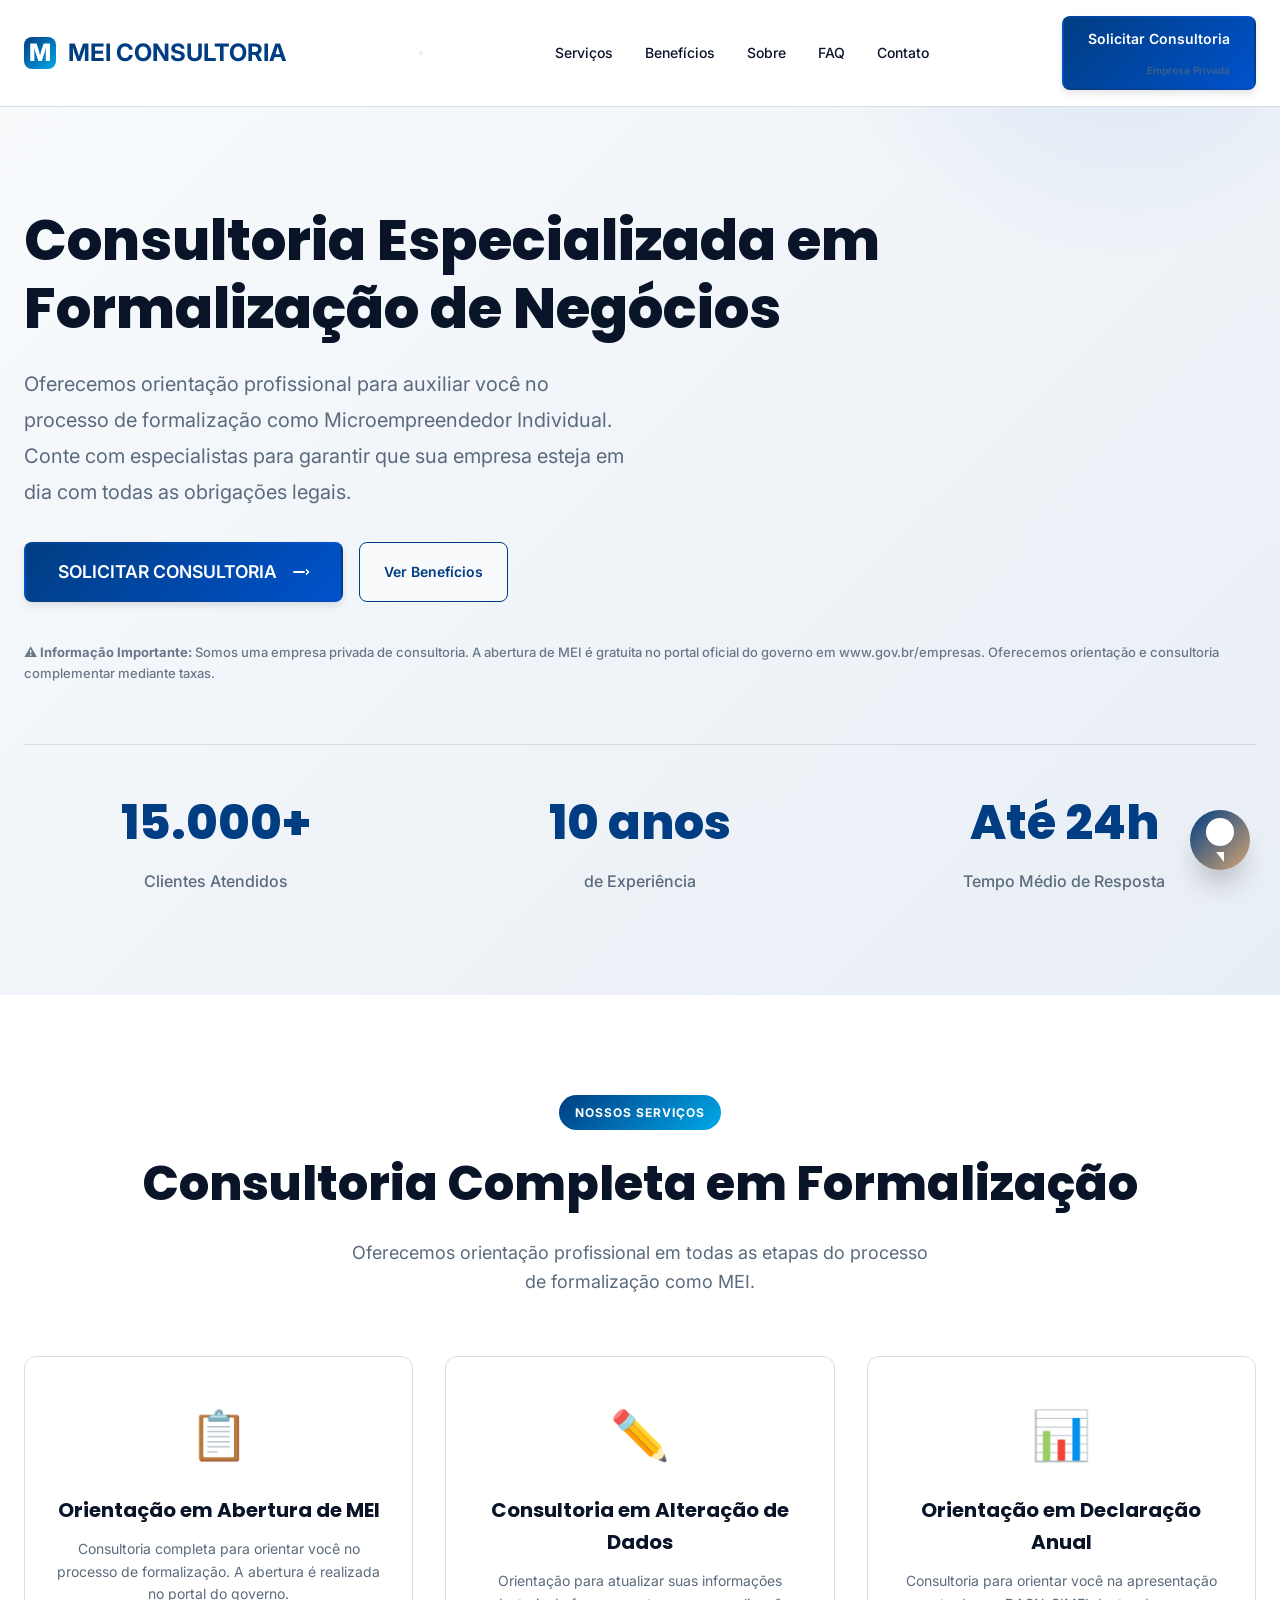
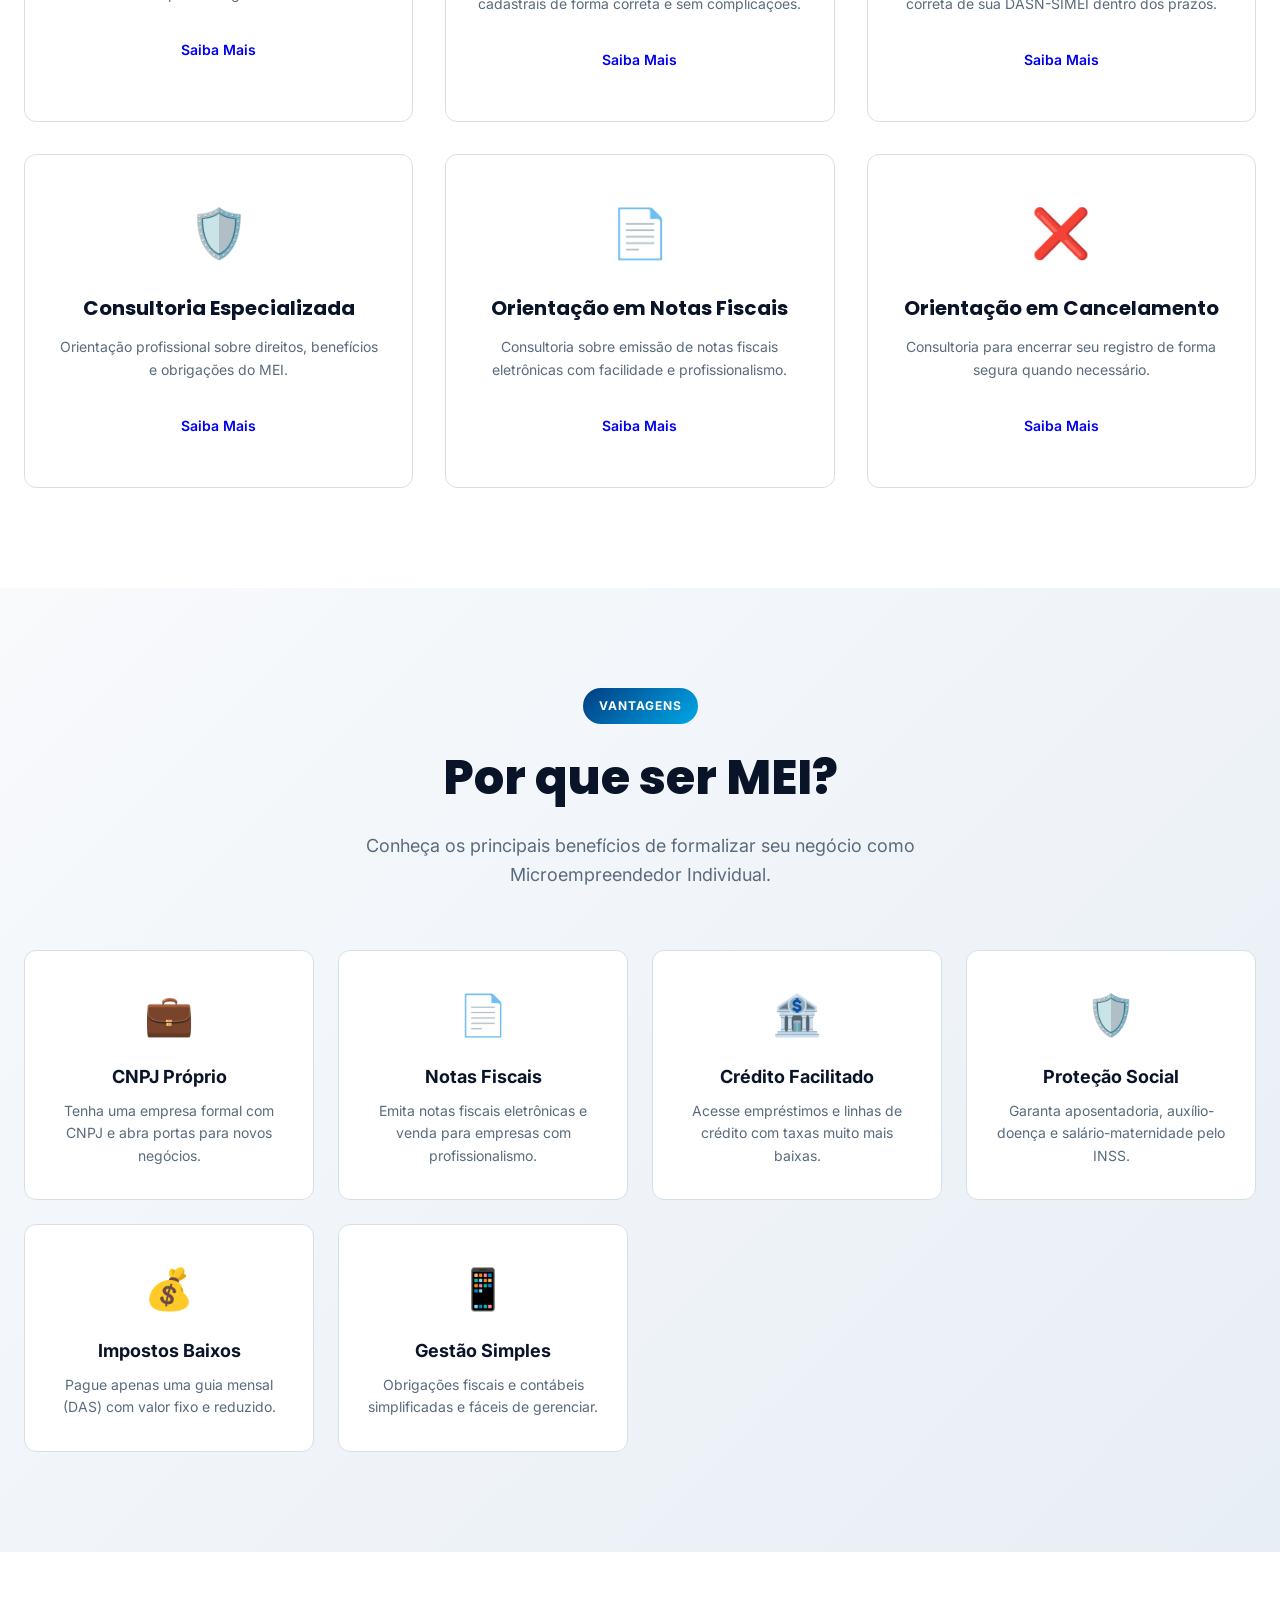
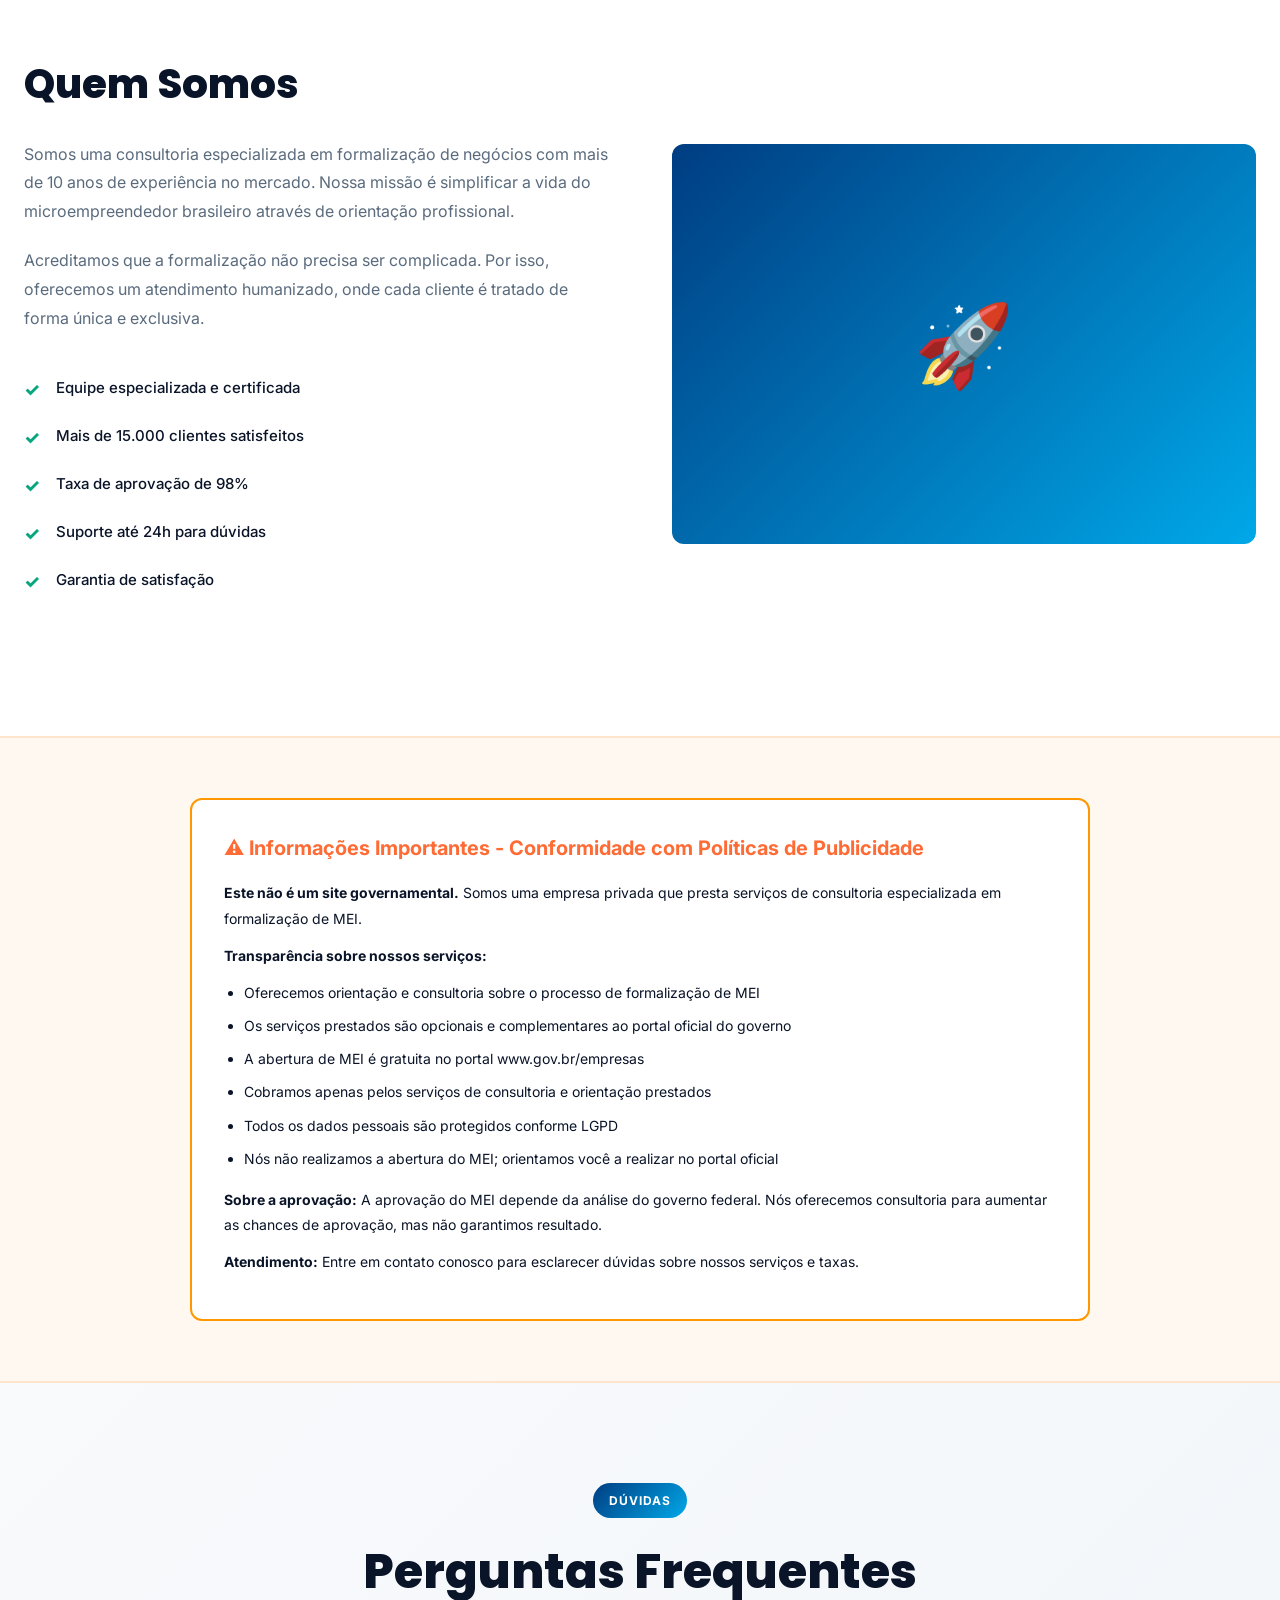
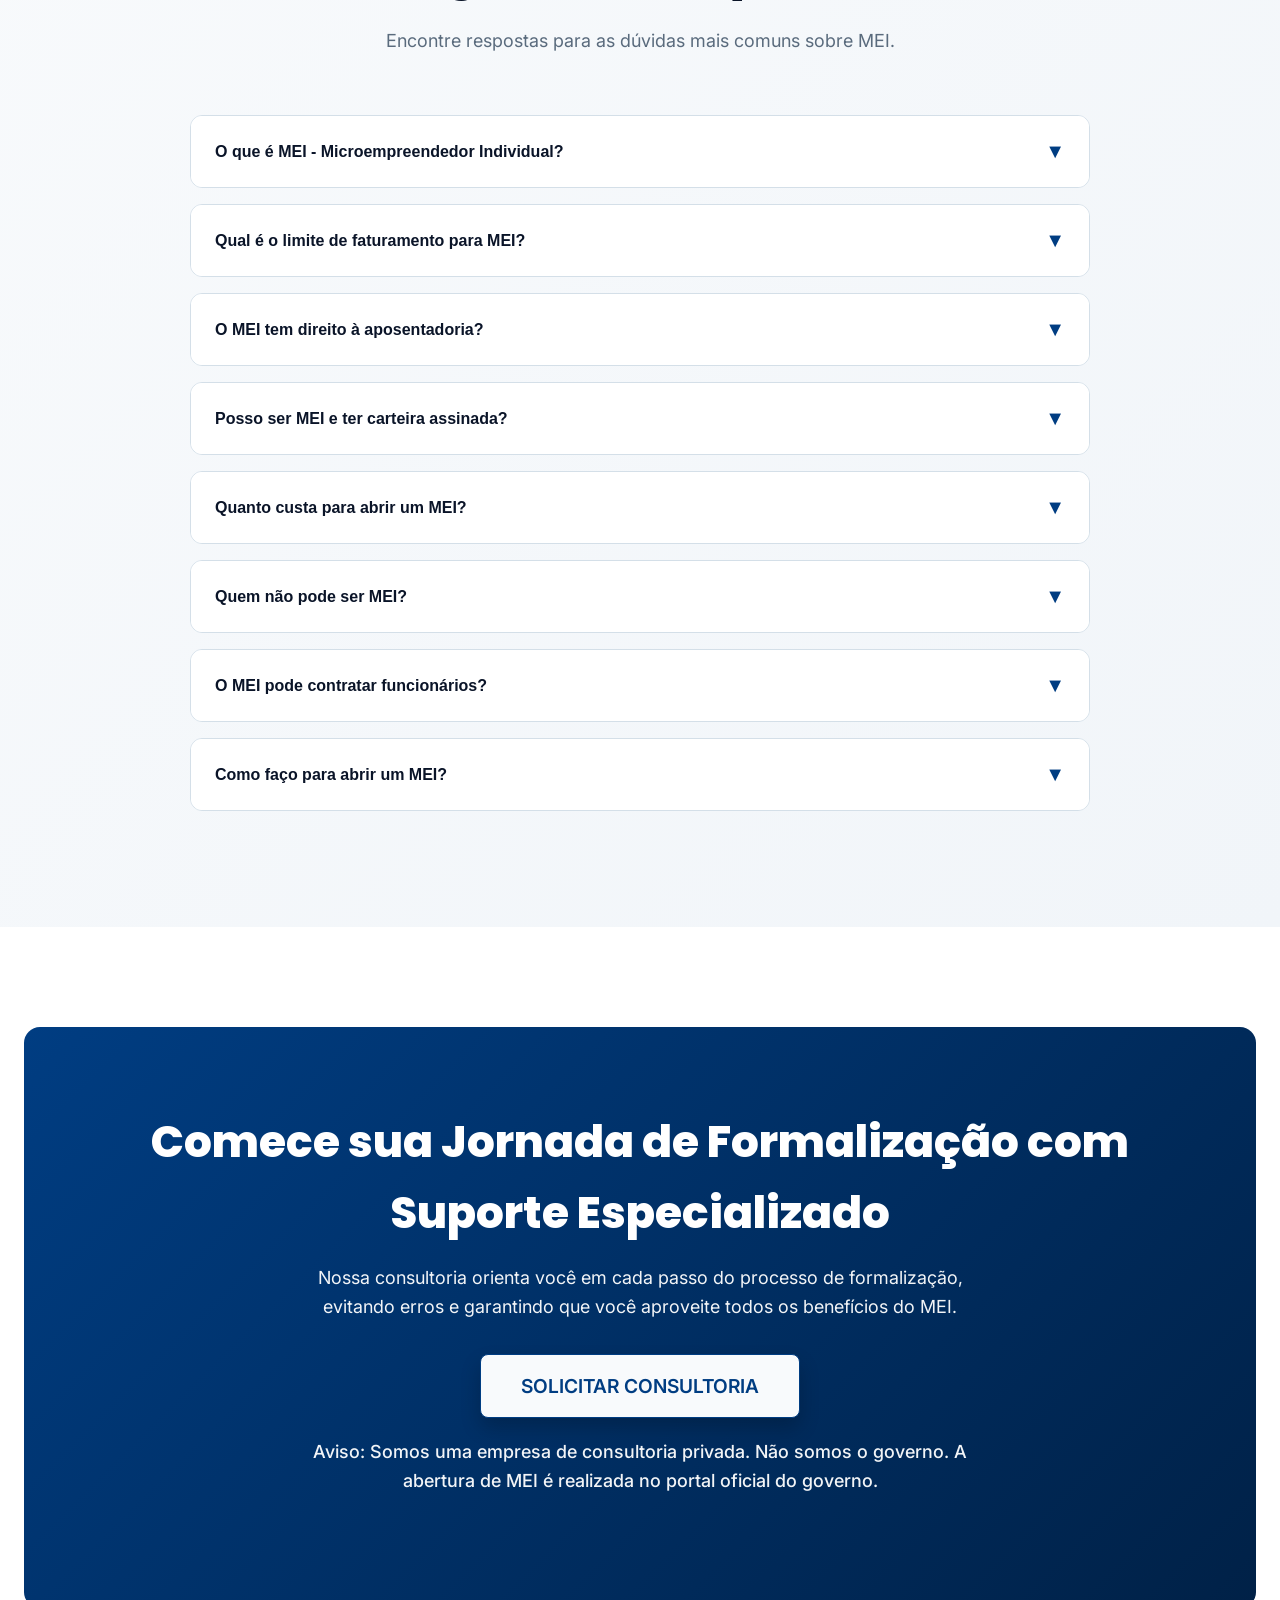
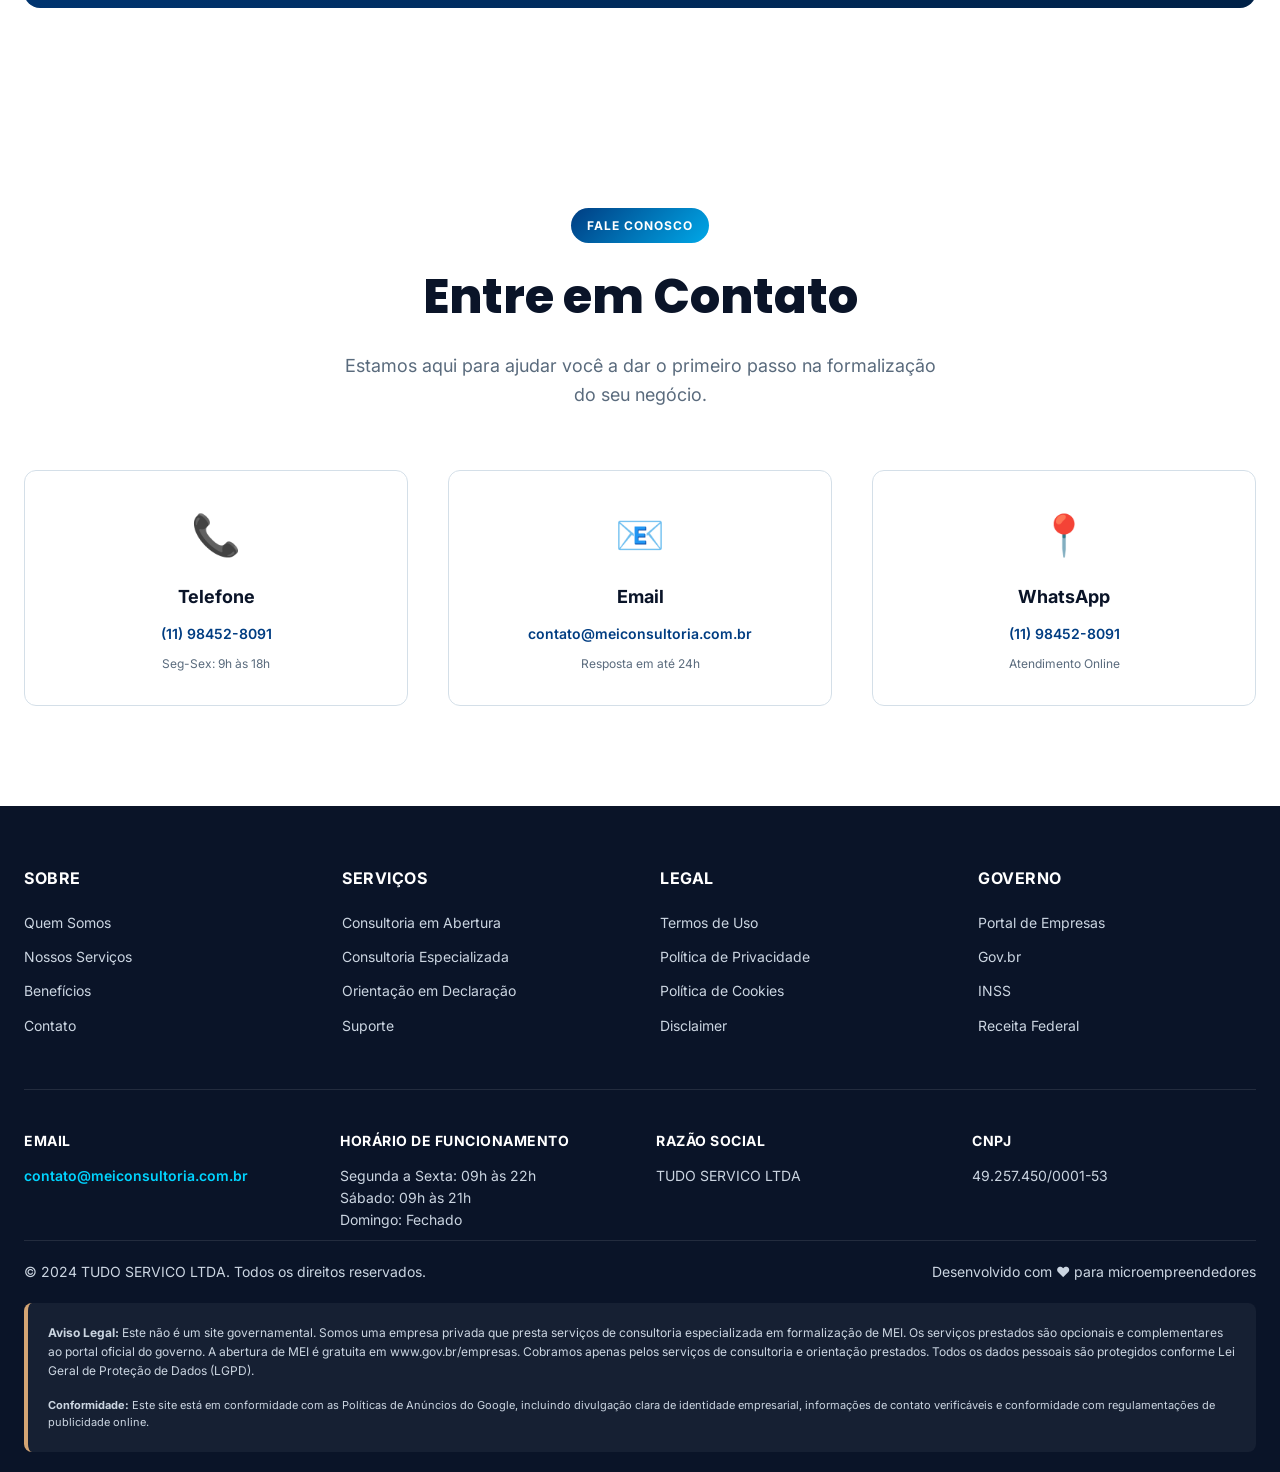
==== commit 25dbfcb2: "Update index.html" ====
--- a/aberturamei/index.html
+++ b/aberturamei/index.html
@@ -1225,7 +1225,7 @@
             <div class="header-content">
                 <a href="/" class="logo">
                     <div class="logo-icon">M</div>
-                    TUDO SERVICO LTDA
+                    MEI CONSULTORIA
                 </a>
                 <button class="menu-toggle" id="menuToggle">
                     <span></span>
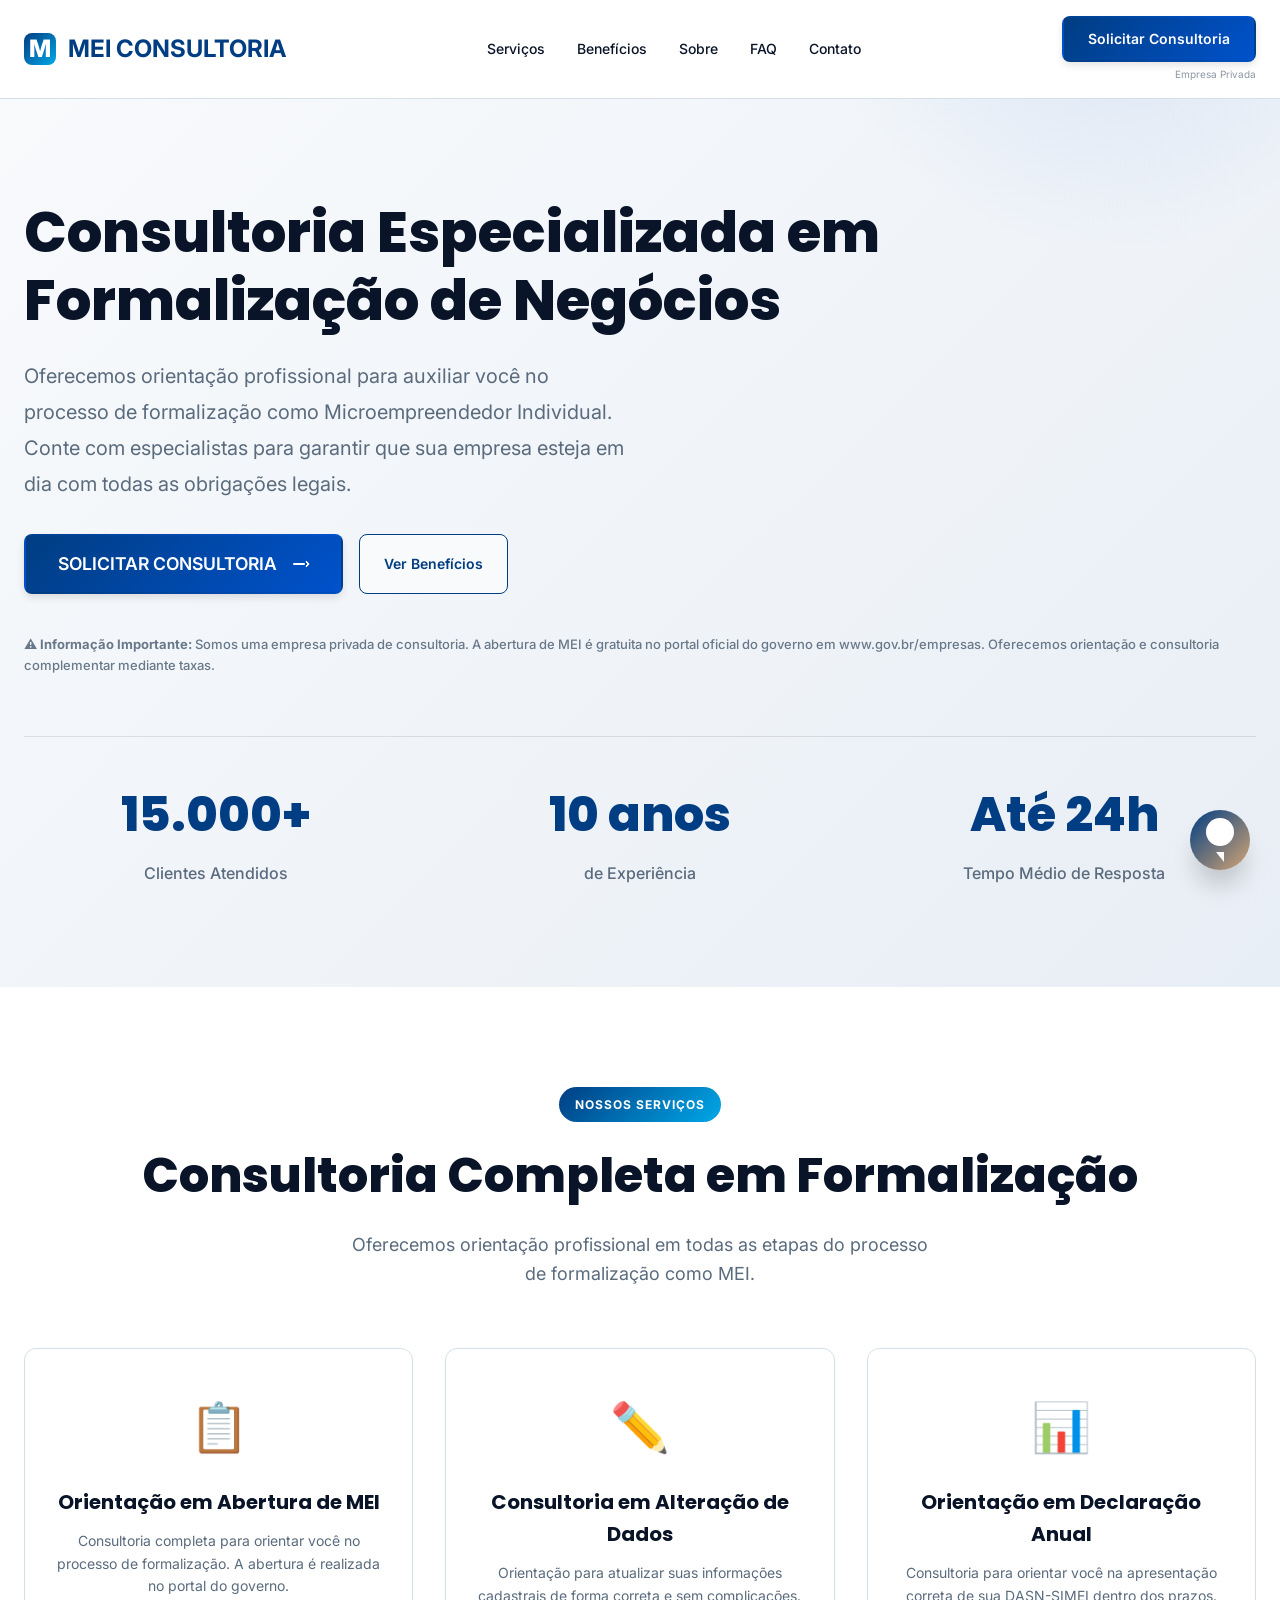
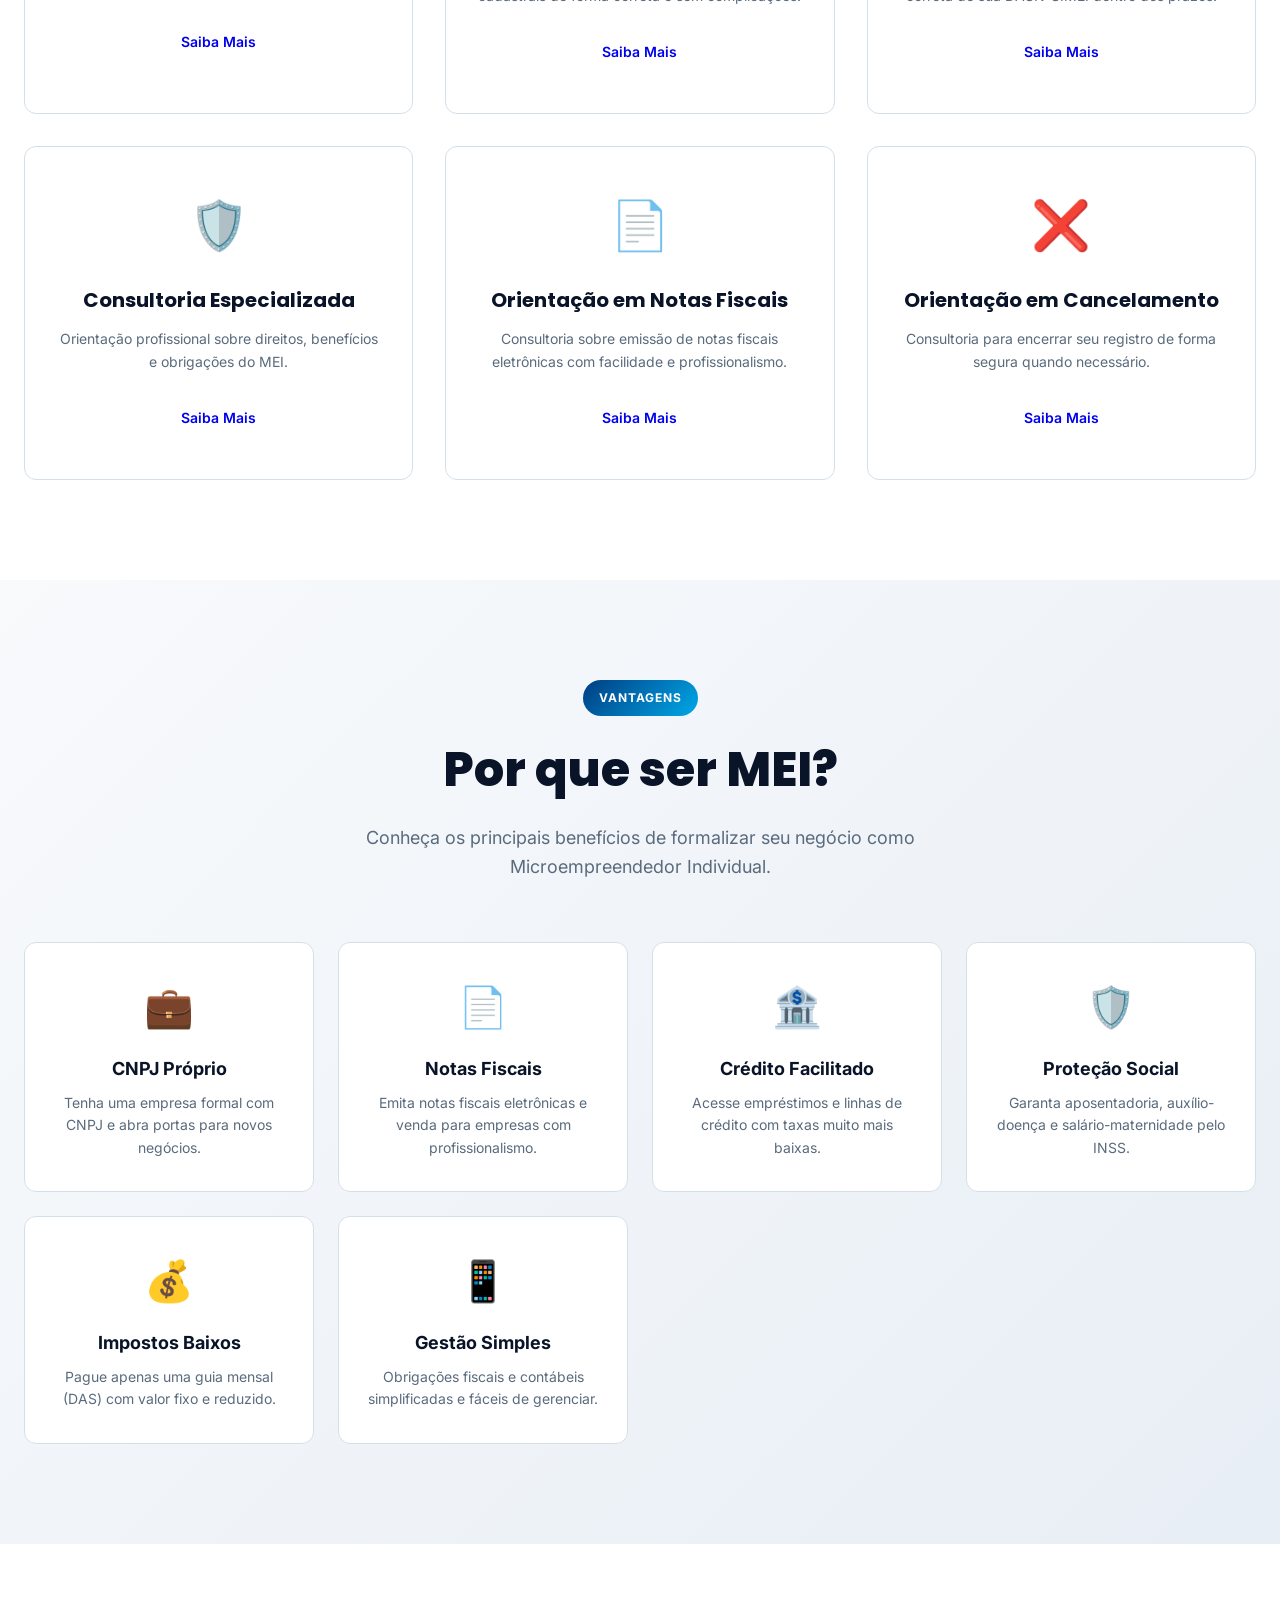
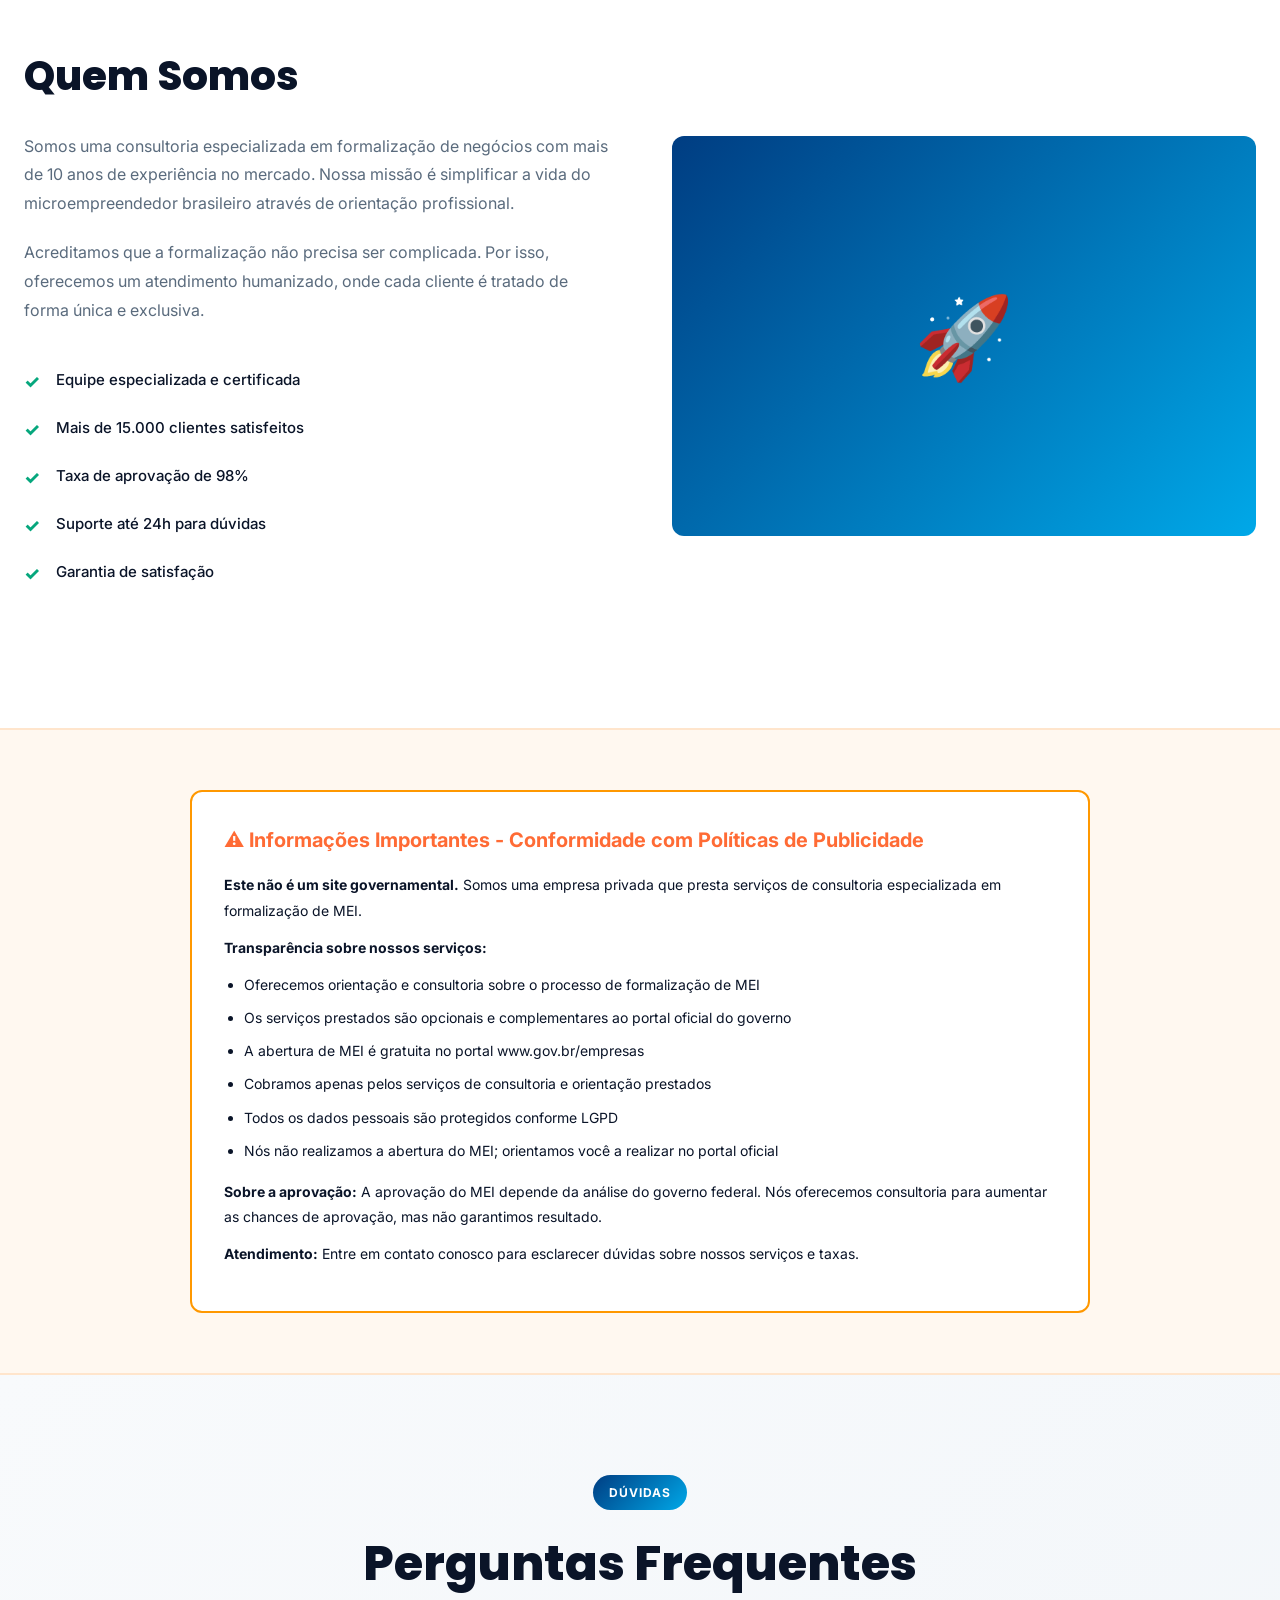
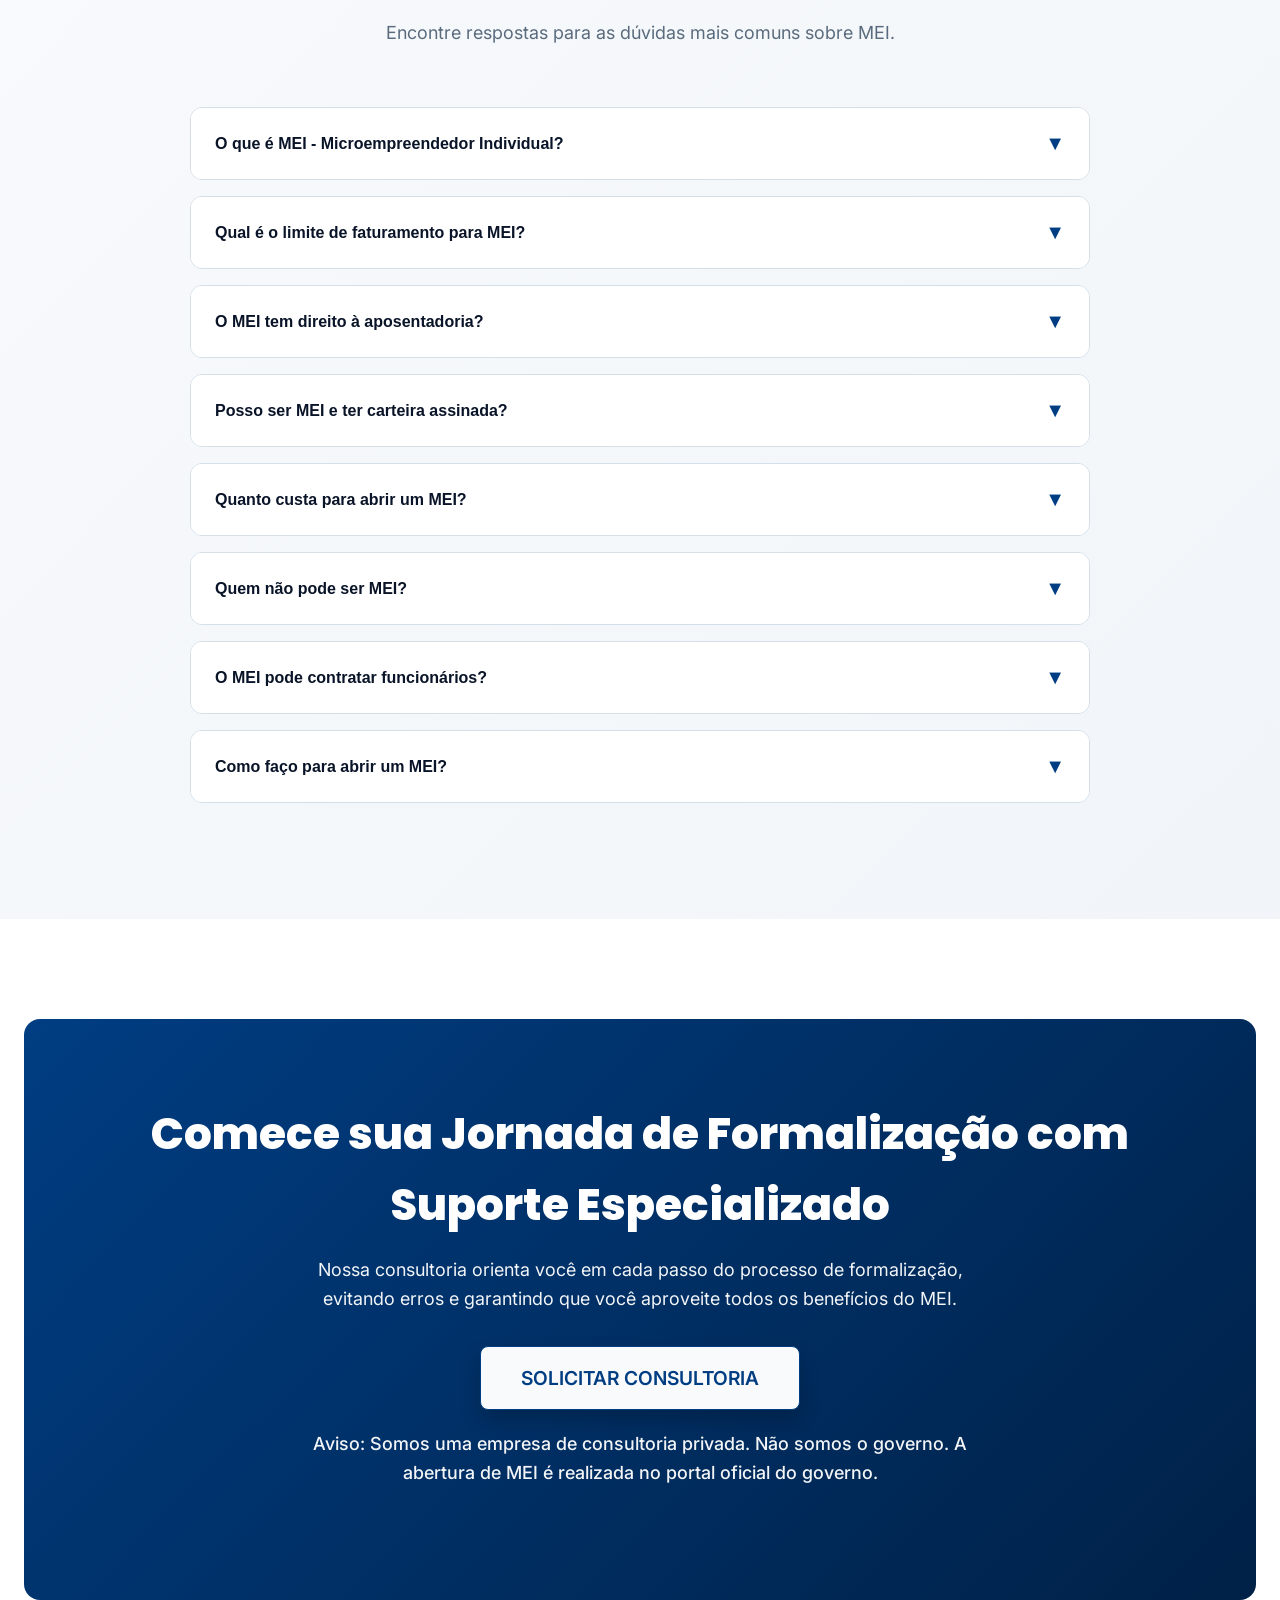
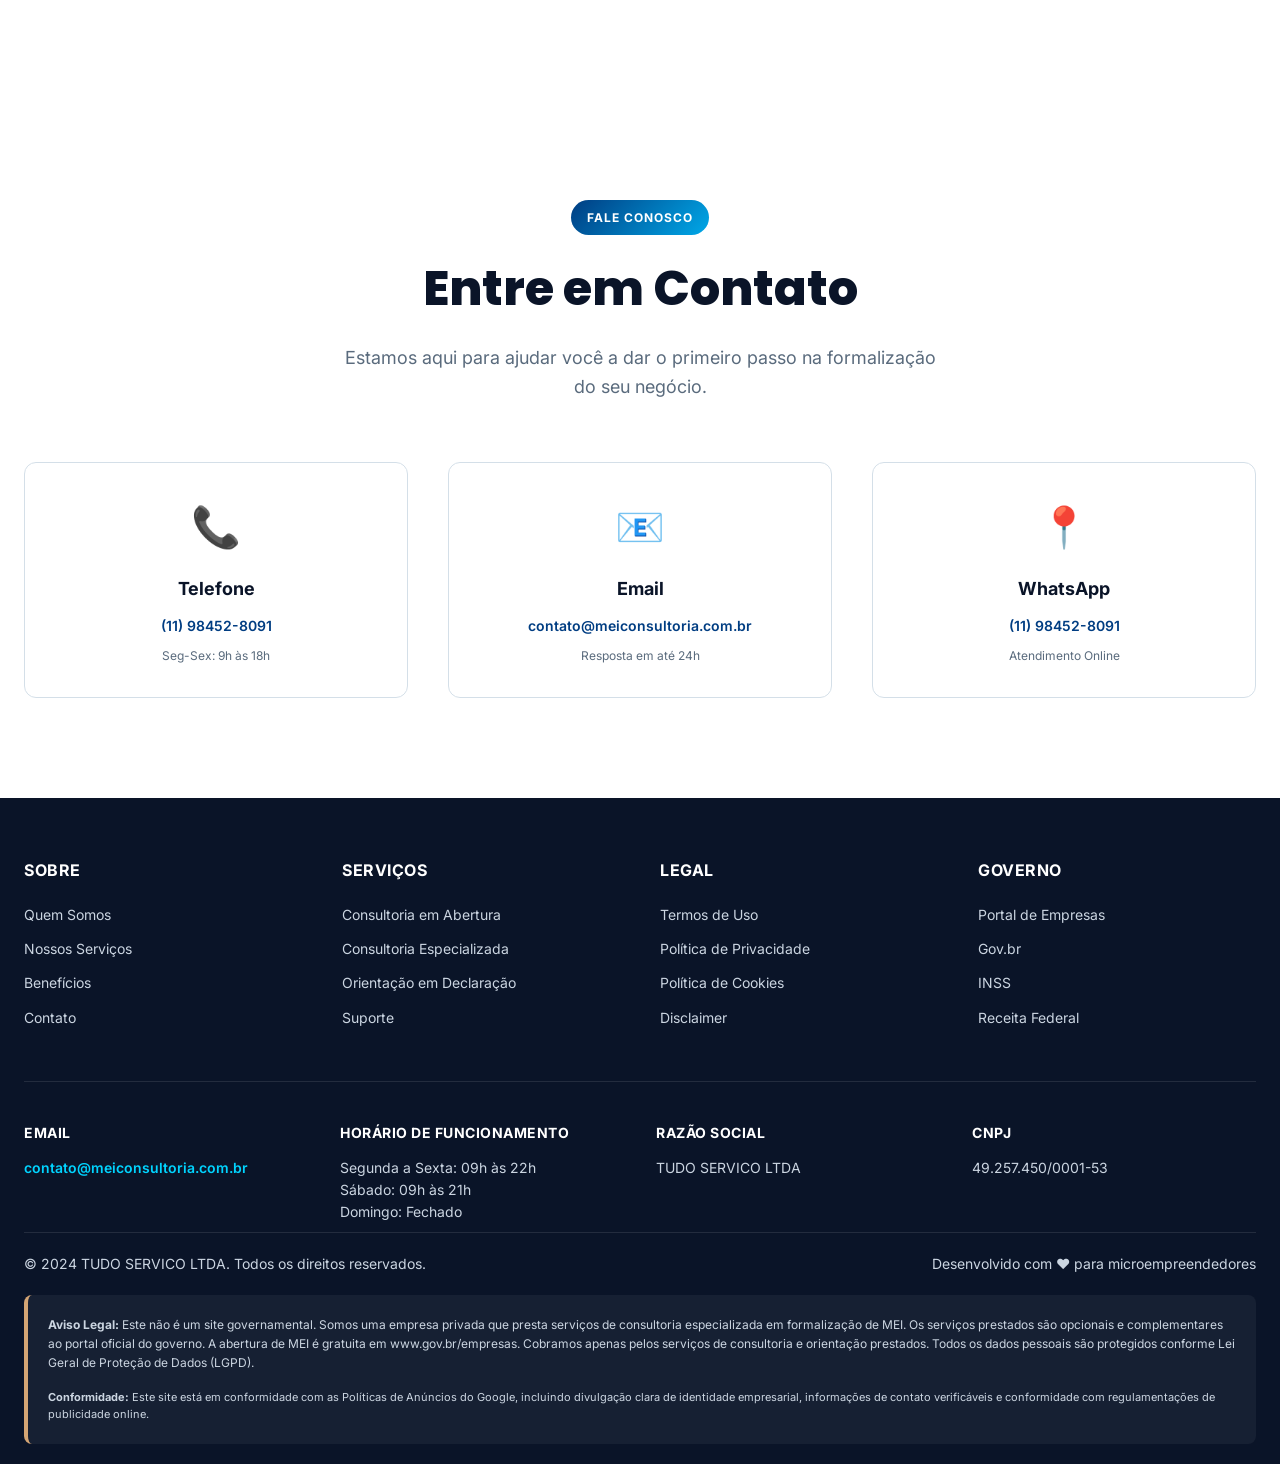
==== commit 7394e1cc: "Update index.html" ====
--- a/aberturamei/index.html
+++ b/aberturamei/index.html
@@ -172,6 +172,41 @@
             width: 100%;
         }
 
+        .menu-toggle {
+            display: none;
+            flex-direction: column;
+            justify-content: space-between;
+            width: 30px;
+            height: 21px;
+            background: transparent;
+            border: none;
+            cursor: pointer;
+            padding: 0;
+            z-index: 1001;
+        }
+
+        .menu-toggle span {
+            display: block;
+            width: 100%;
+            height: 3px;
+            background-color: var(--primary);
+            border-radius: 3px;
+            transition: all 0.3s cubic-bezier(0.4, 0, 0.2, 1);
+        }
+
+        .menu-toggle.active span:nth-child(1) {
+            transform: translateY(9px) rotate(45deg);
+        }
+
+        .menu-toggle.active span:nth-child(2) {
+            opacity: 0;
+            transform: translateX(20px);
+        }
+
+        .menu-toggle.active span:nth-child(3) {
+            transform: translateY(-9px) rotate(-45deg);
+        }
+
         .logo {
             display: flex;
             align-items: center;
@@ -1227,11 +1262,6 @@
                     <div class="logo-icon">M</div>
                     MEI CONSULTORIA
                 </a>
-                <button class="menu-toggle" id="menuToggle">
-                    <span></span>
-                    <span></span>
-                    <span></span>
-                </button>
                 <nav class="nav" id="nav">
                     <a href="#servicos">Serviços</a>
                     <a href="#beneficios">Benefícios</a>
@@ -1239,8 +1269,15 @@
                     <a href="#faq">FAQ</a>
                     <a href="#contato">Contato</a>
                 </nav>
-                <div style="display: flex; flex-direction: column; align-items: flex-end;                <a href="https://seu-link-de-destino.com.br" target="_blank" class="btn btn-primary btn-header" onclick="gtag('event', 'click', {'event_category': 'engagement', 'event_label': 'header_cta'});" style="">Solicitar Consultoria</a>                   <span class="btn-header" style="font-size: 10px; color: var(--text-light); margin-top: 4px; opacity: 0.7;">Empresa Privada</span>
-                </div>
+                <div style="display: flex; flex-direction: column; align-items: flex-end;">
+                    <a href="https://seu-link-de-destino.com.br" target="_blank" class="btn btn-primary btn-header" onclick="gtag('event', 'click', {'event_category': 'engagement', 'event_label': 'header_cta'});">Solicitar Consultoria</a>
+                    <span class="btn-header" style="font-size: 10px; color: var(--text-light); margin-top: 4px; opacity: 0.7;">Empresa Privada</span>
+                </div>
+                <button class="menu-toggle" id="menuToggle" aria-label="Abrir menu">
+                    <span></span>
+                    <span></span>
+                    <span></span>
+                </button>
             </div>
         </div>
     </header>
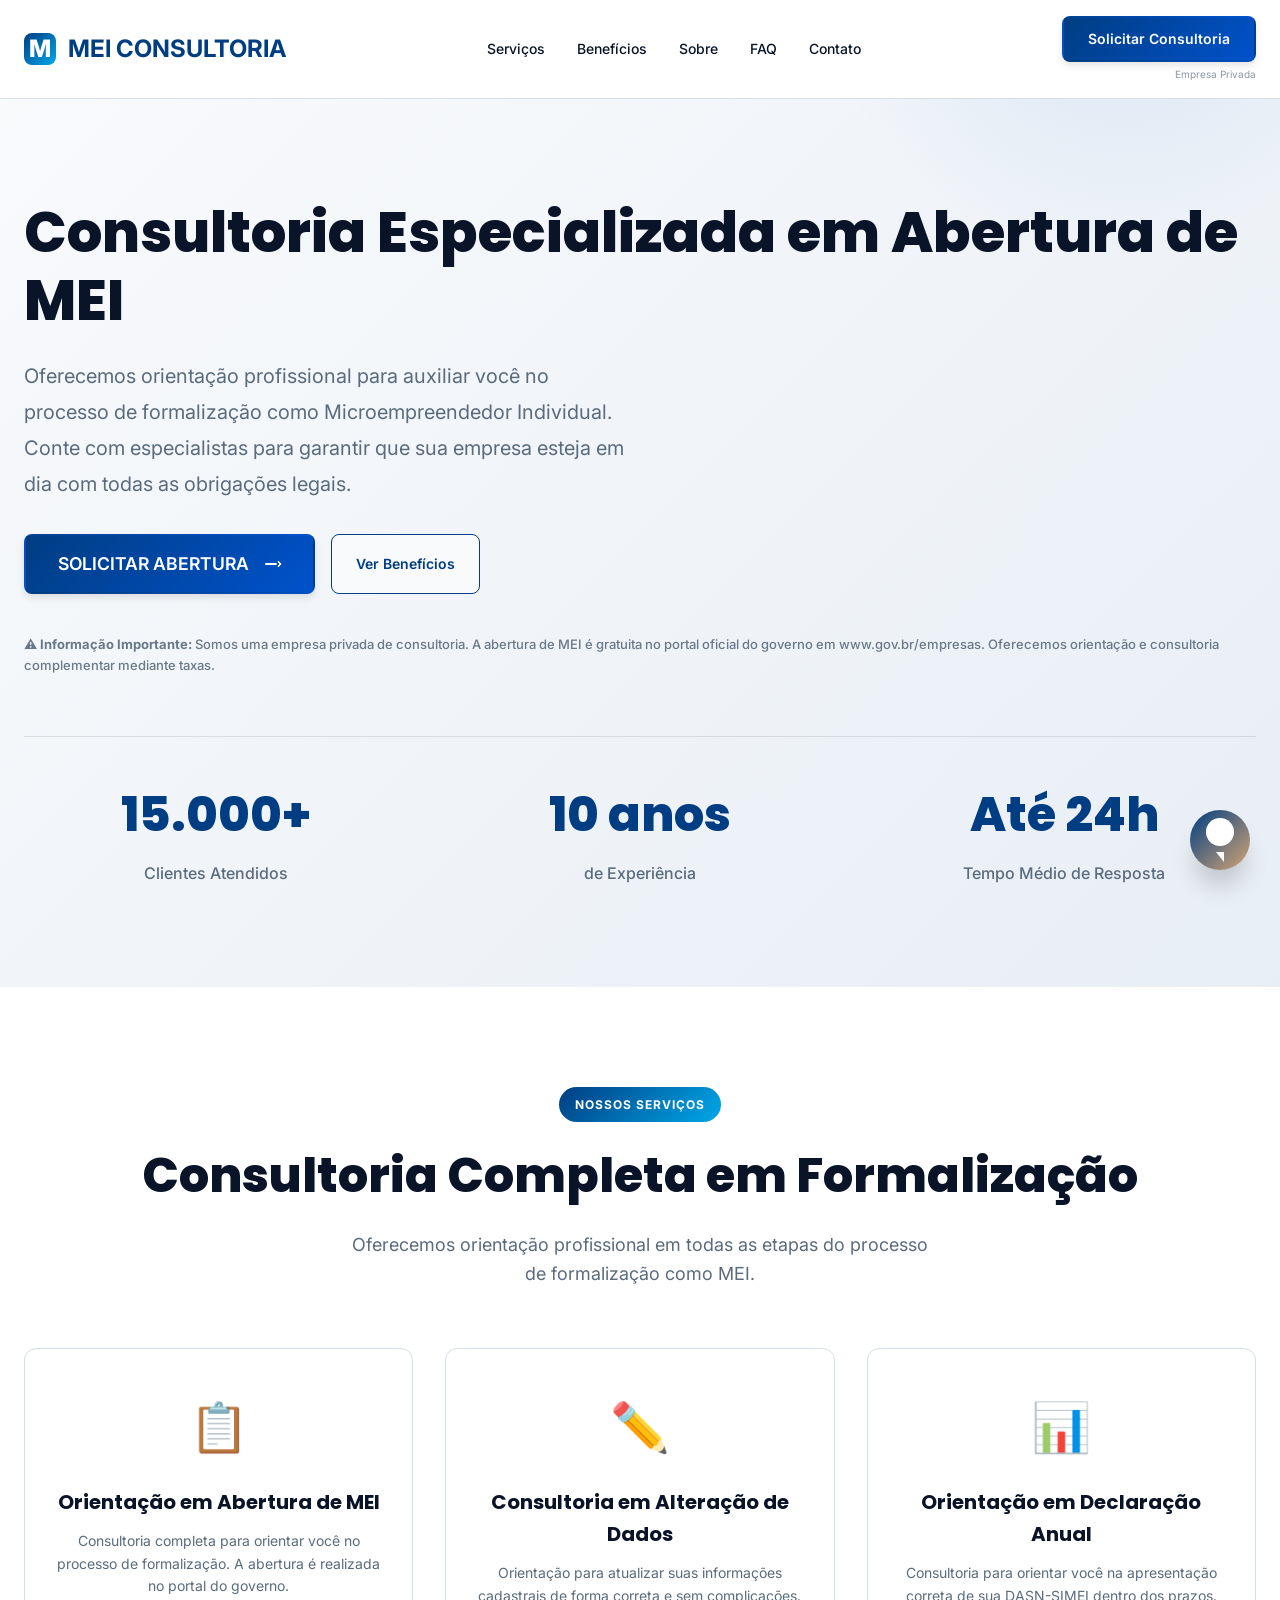
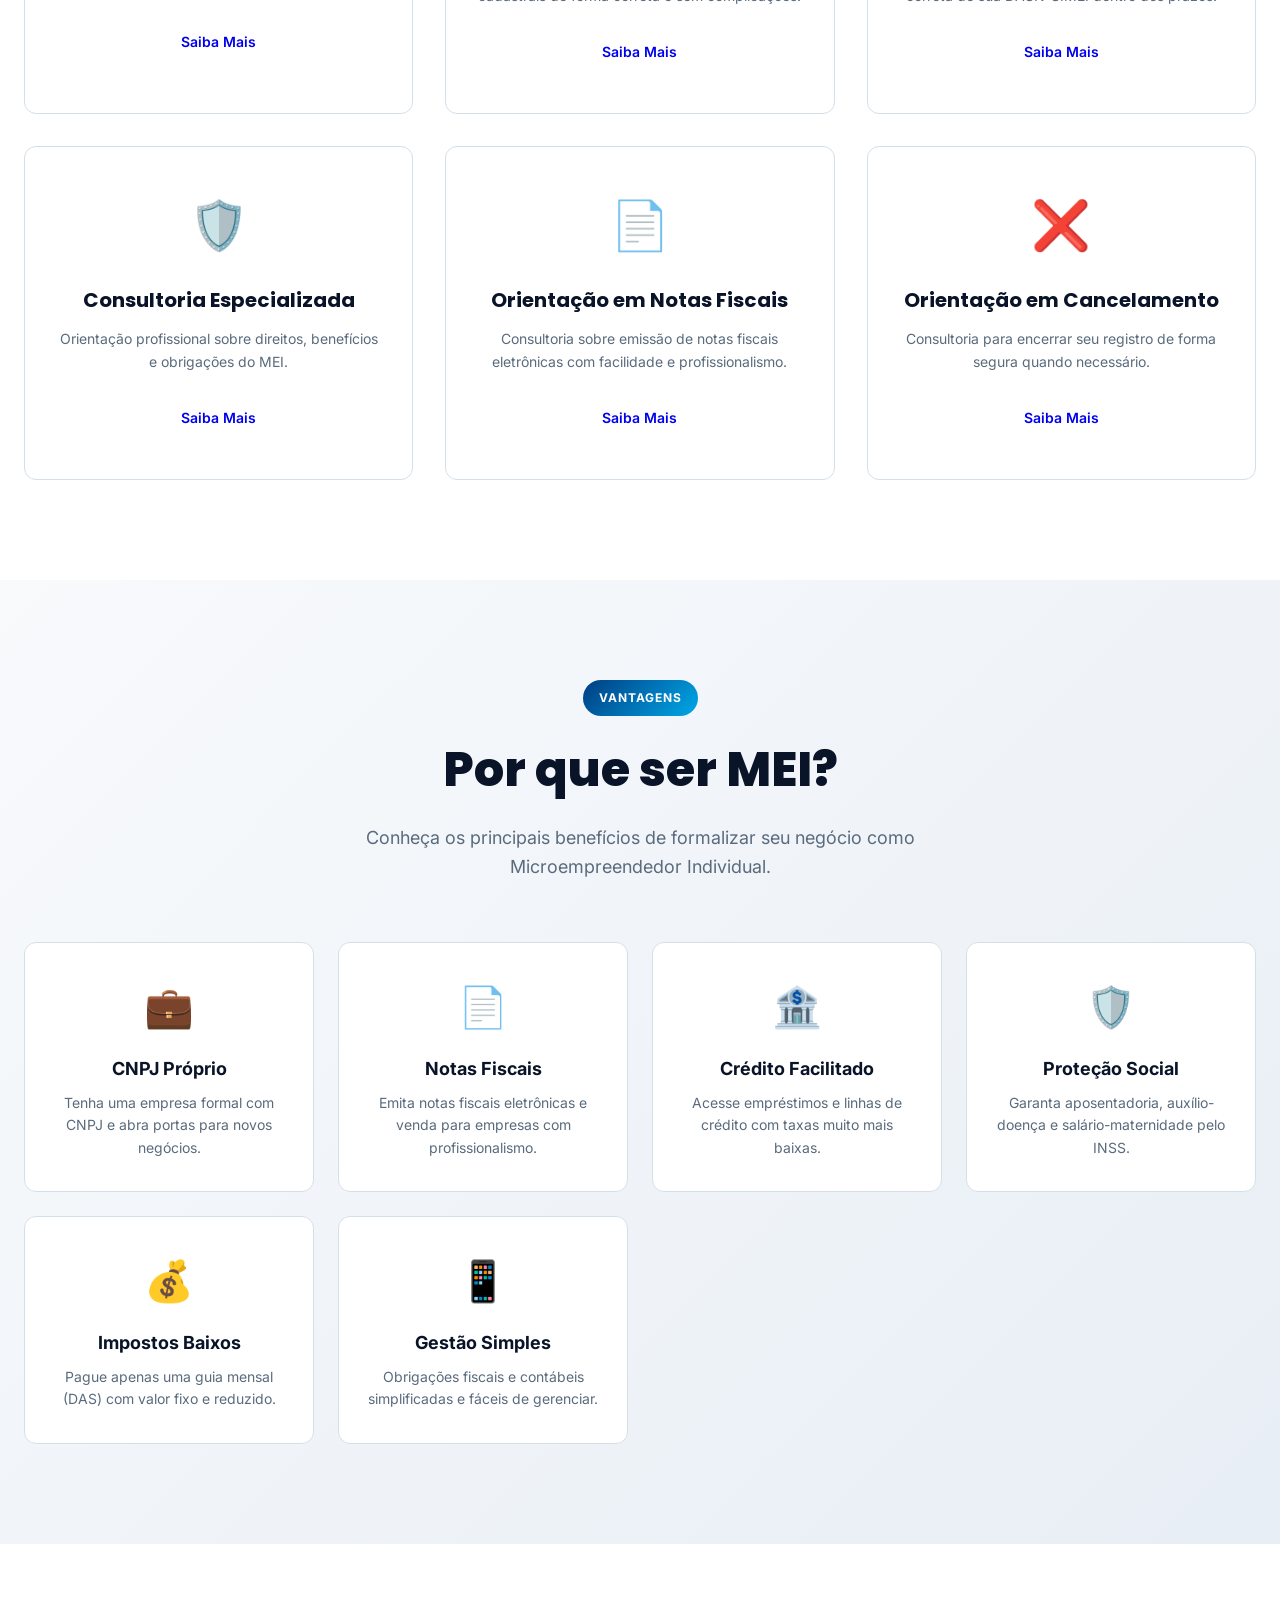
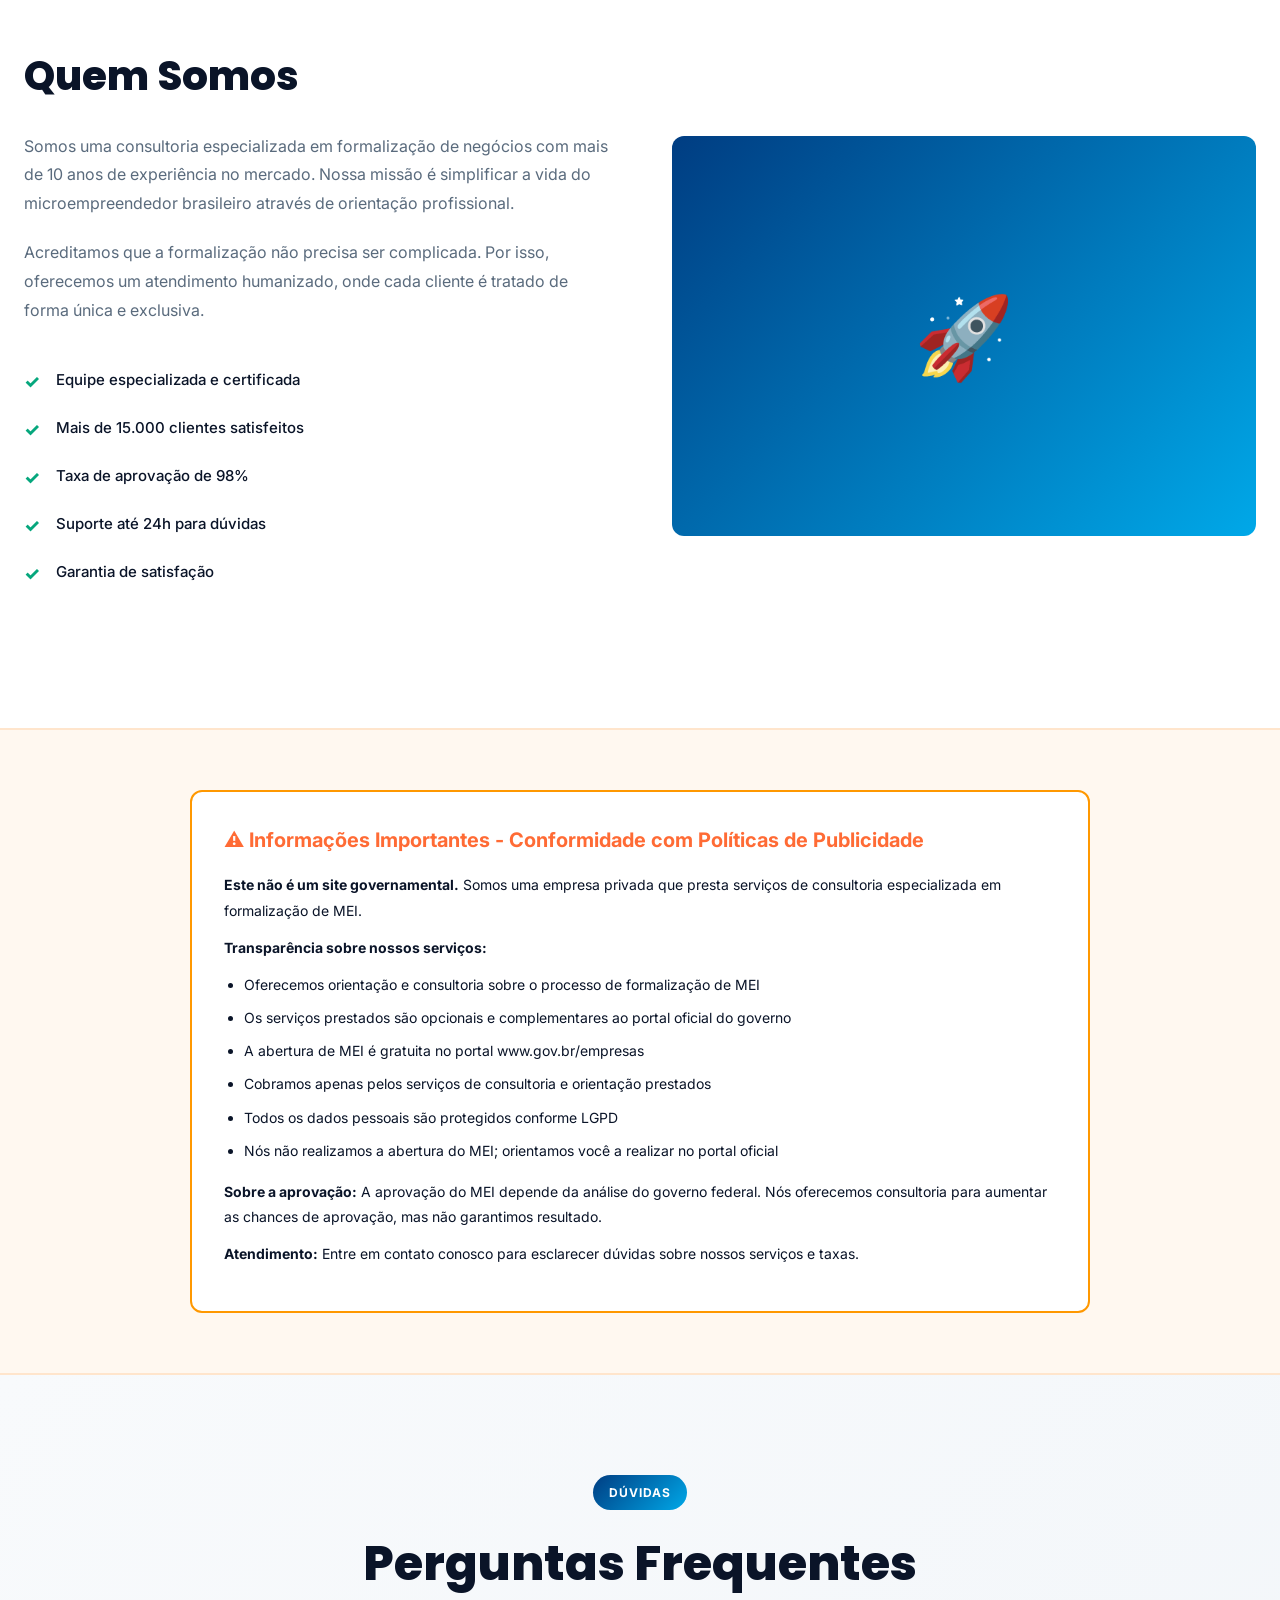
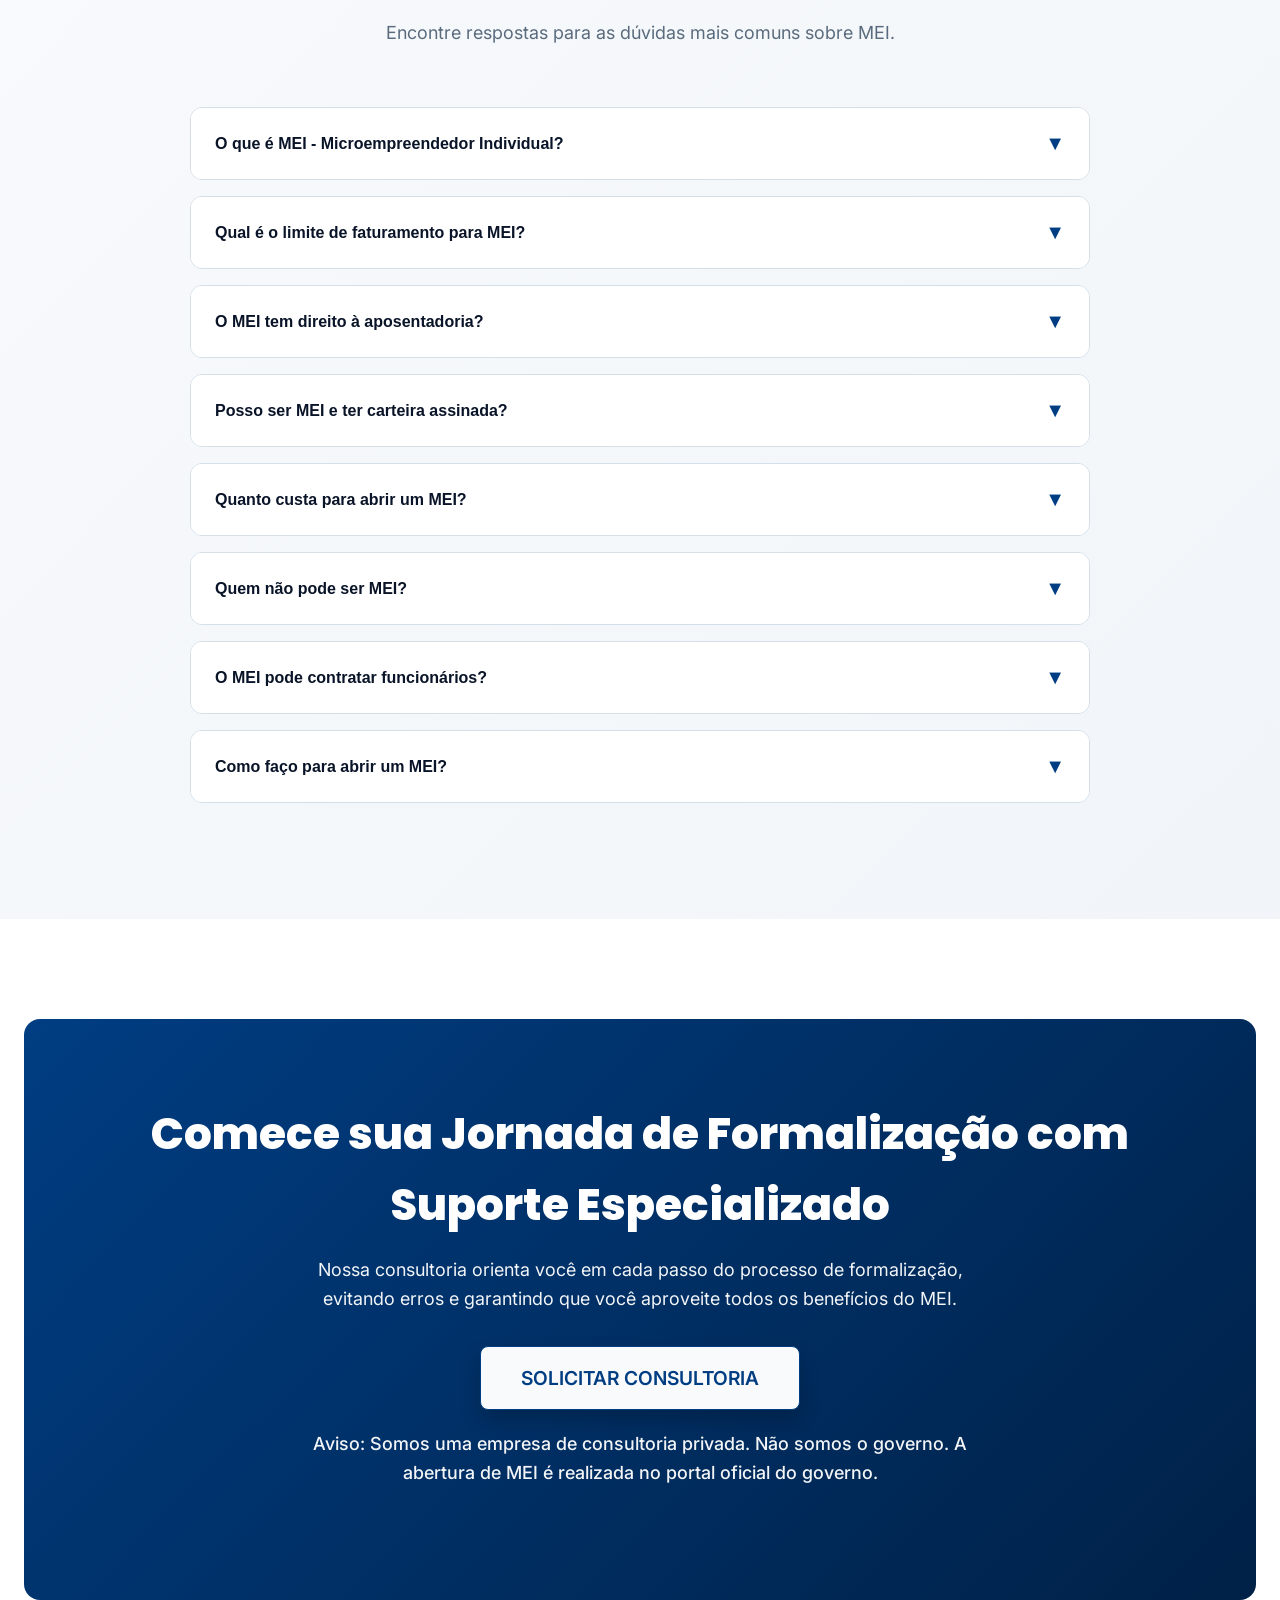
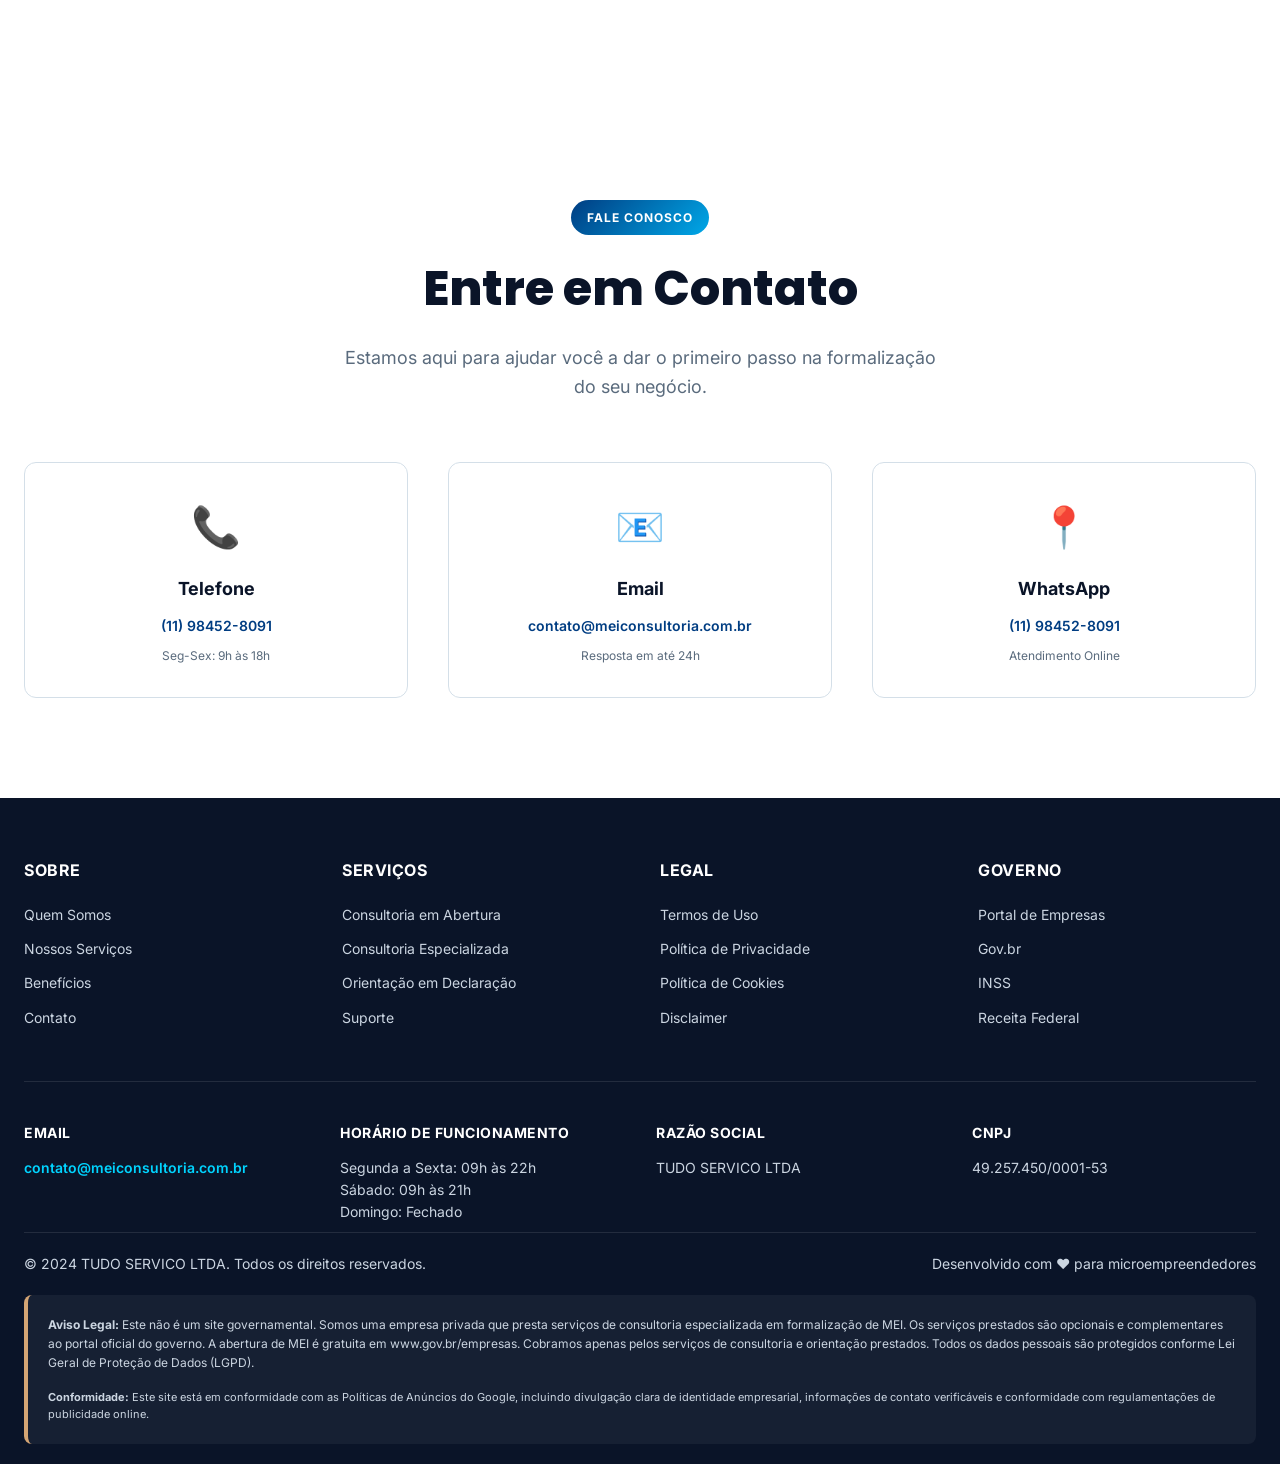
==== commit 702c9e6a: "Update index.html" ====
--- a/aberturamei/index.html
+++ b/aberturamei/index.html
@@ -1286,10 +1286,10 @@
     <section class="hero">
         <div class="container">
             <div class="hero-content">
-                <h1>Consultoria Especializada em Formalização de Negócios</h1>
+                <h1>Consultoria Especializada em Abertura de MEI</h1>
                 <p class="hero-subtitle">Oferecemos orientação profissional para auxiliar você no processo de formalização como Microempreendedor Individual. Conte com especialistas para garantir que sua empresa esteja em dia com todas as obrigações legais.</p>
                 <div class="hero-buttons">
-                    <a href="https://seu-link-de-destino.com.br" target="_blank" class="btn btn-primary" style="font-size: 1.1rem; padding: 14px 32px;" onclick="gtag('event', 'click', {'event_category': 'engagement', 'event_label': 'hero_primary_cta'});">SOLICITAR CONSULTORIA <span class="btn-arrow"></span></a>
+                    <a href="https://seu-link-de-destino.com.br" target="_blank" class="btn btn-primary" style="font-size: 1.1rem; padding: 14px 32px;" onclick="gtag('event', 'click', {'event_category': 'engagement', 'event_label': 'hero_primary_cta'});">SOLICITAR ABERTURA <span class="btn-arrow"></span></a>
                     <a href="#beneficios" class="btn btn-secondary">Ver Benefícios</a>
                 </div>
                 <p style="font-size: 13px; color: var(--text-light); margin-top: 16px; opacity: 0.9; font-weight: 500;"><strong>⚠️ Informação Importante:</strong> Somos uma empresa privada de consultoria. A abertura de MEI é gratuita no portal oficial do governo em www.gov.br/empresas. Oferecemos orientação e consultoria complementar mediante taxas.</p>
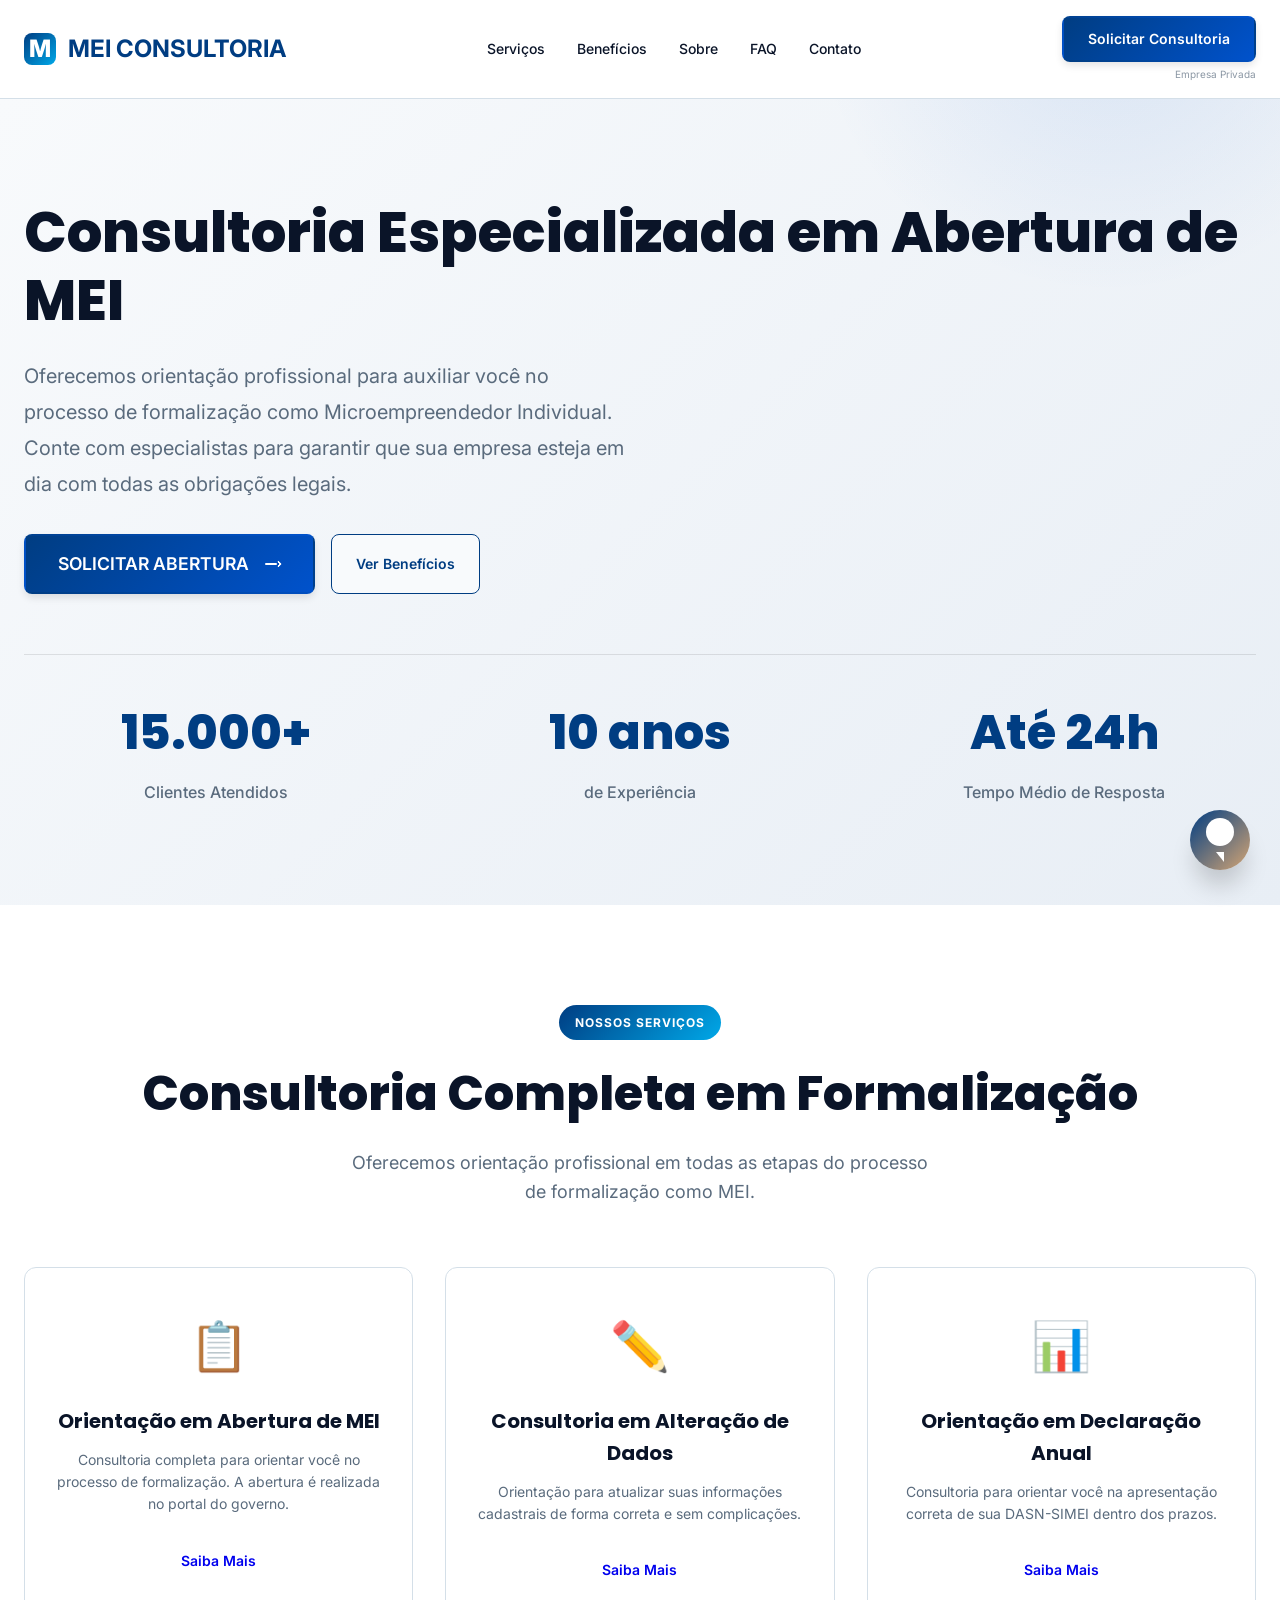
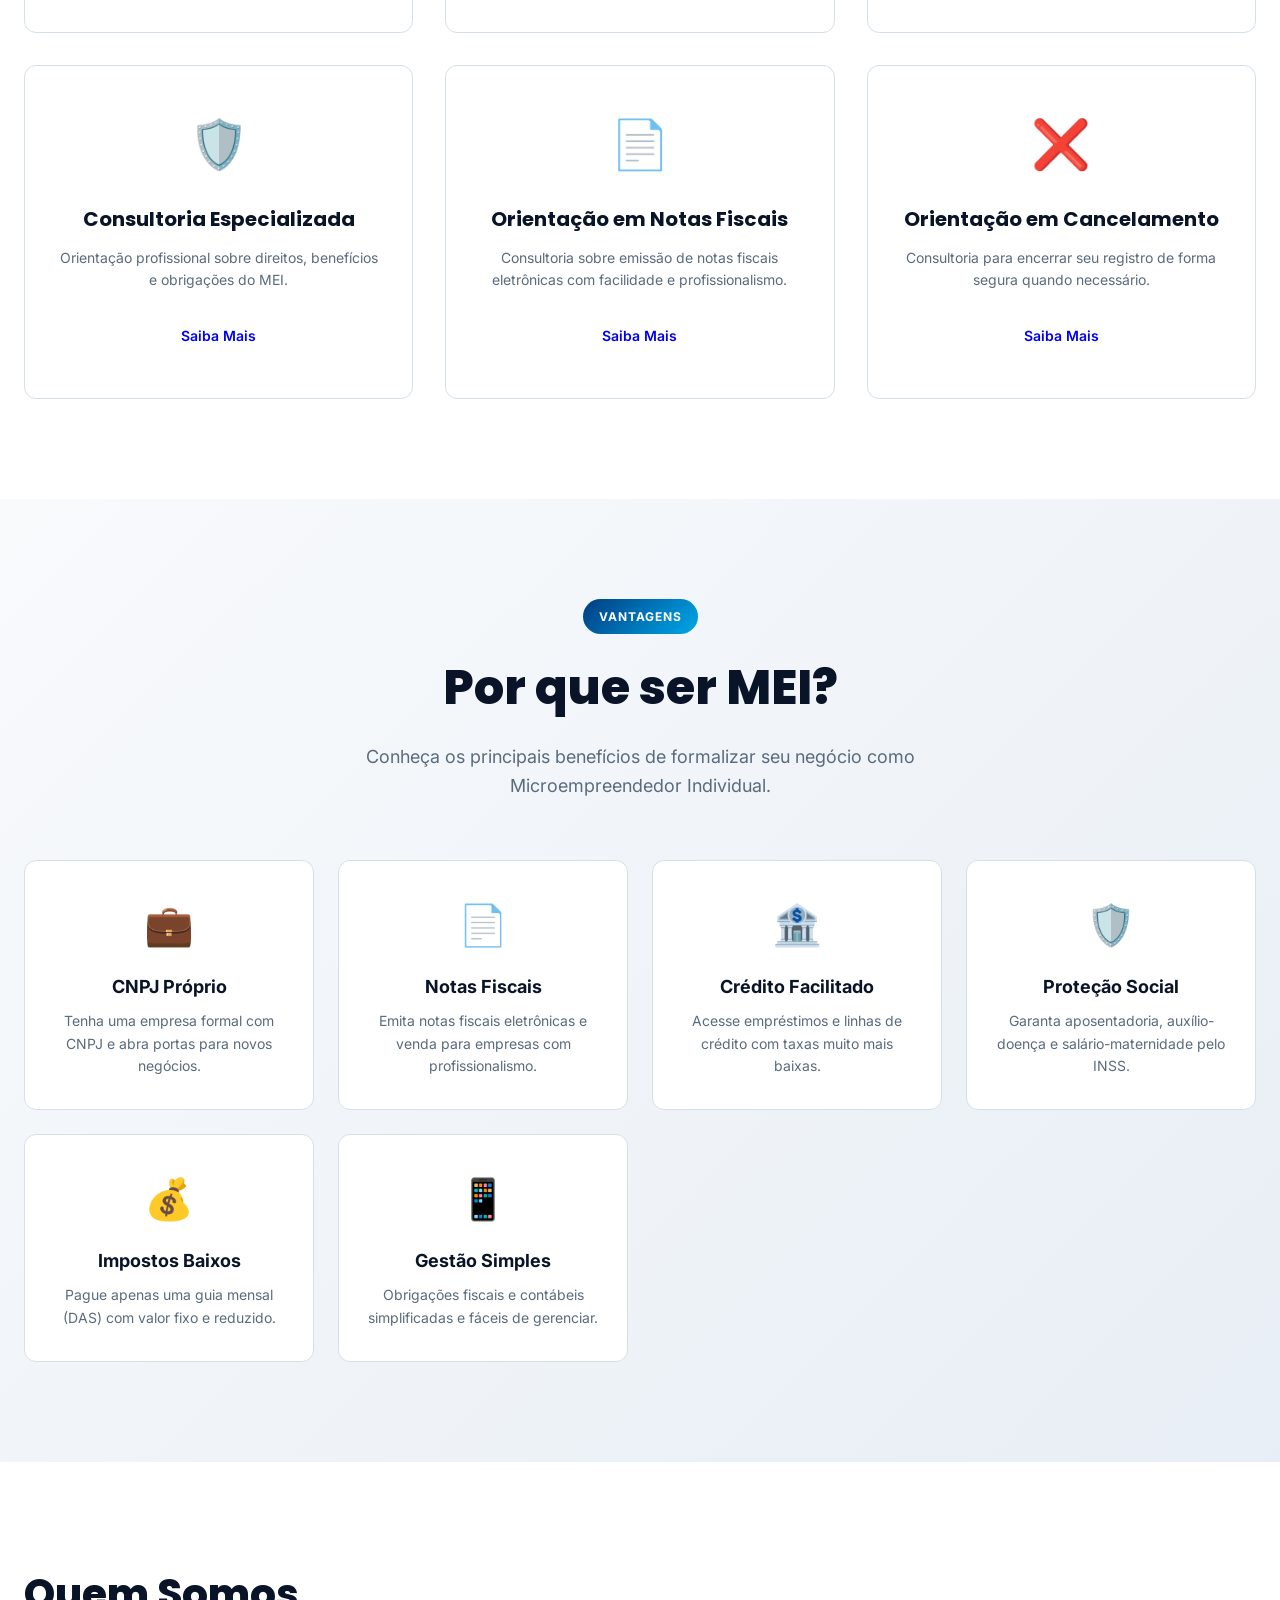
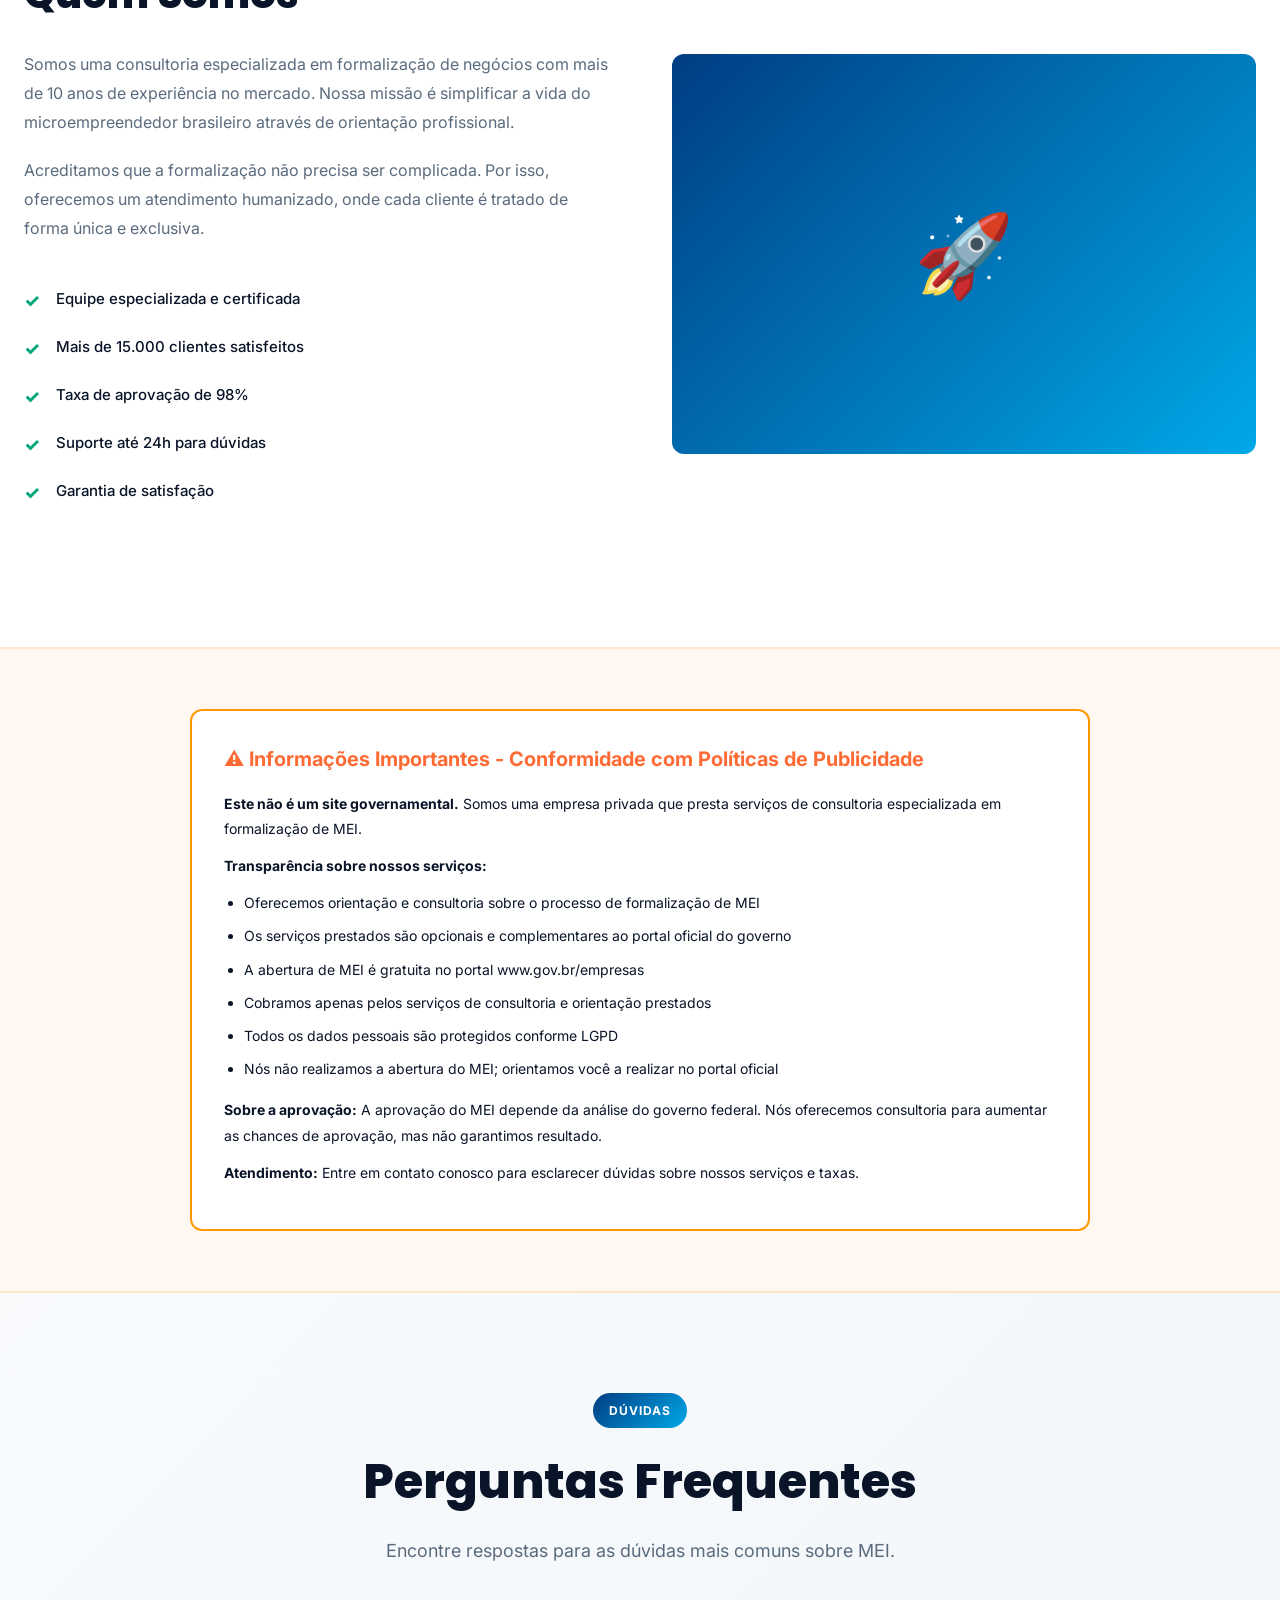
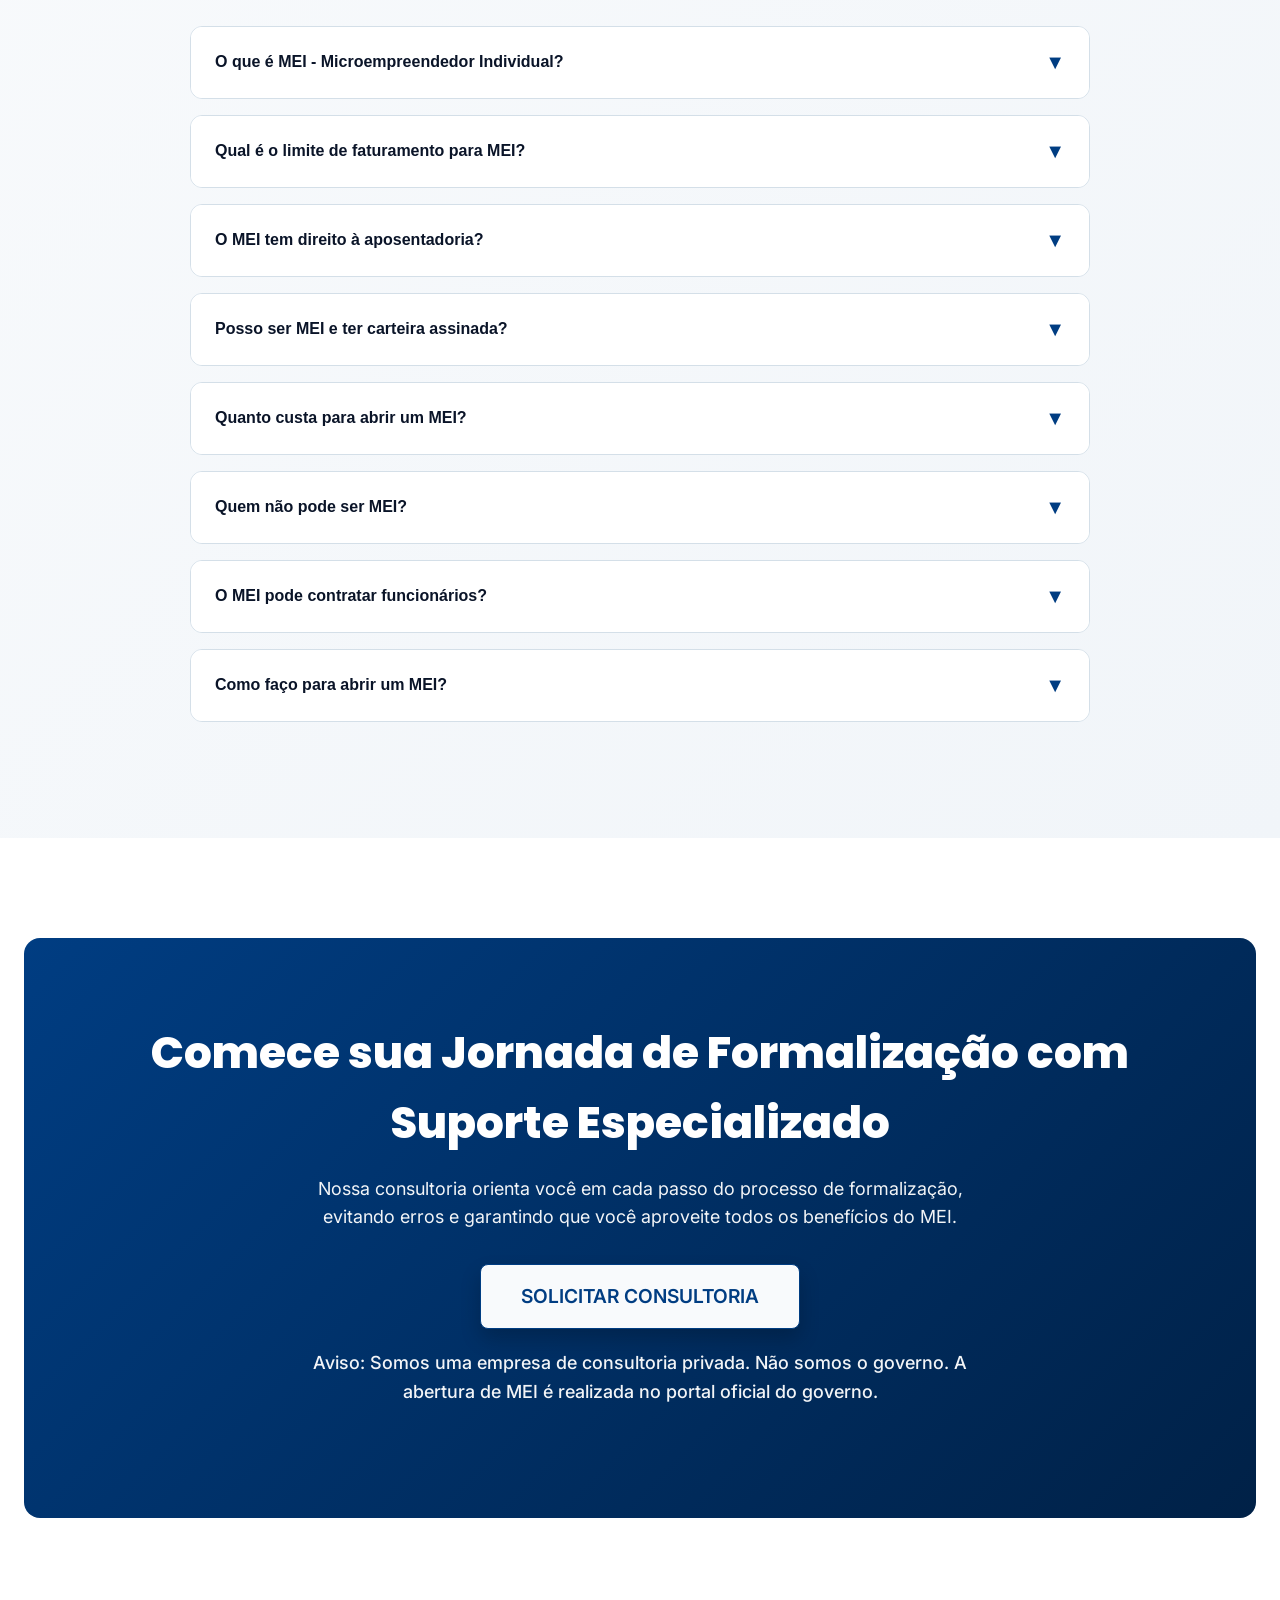
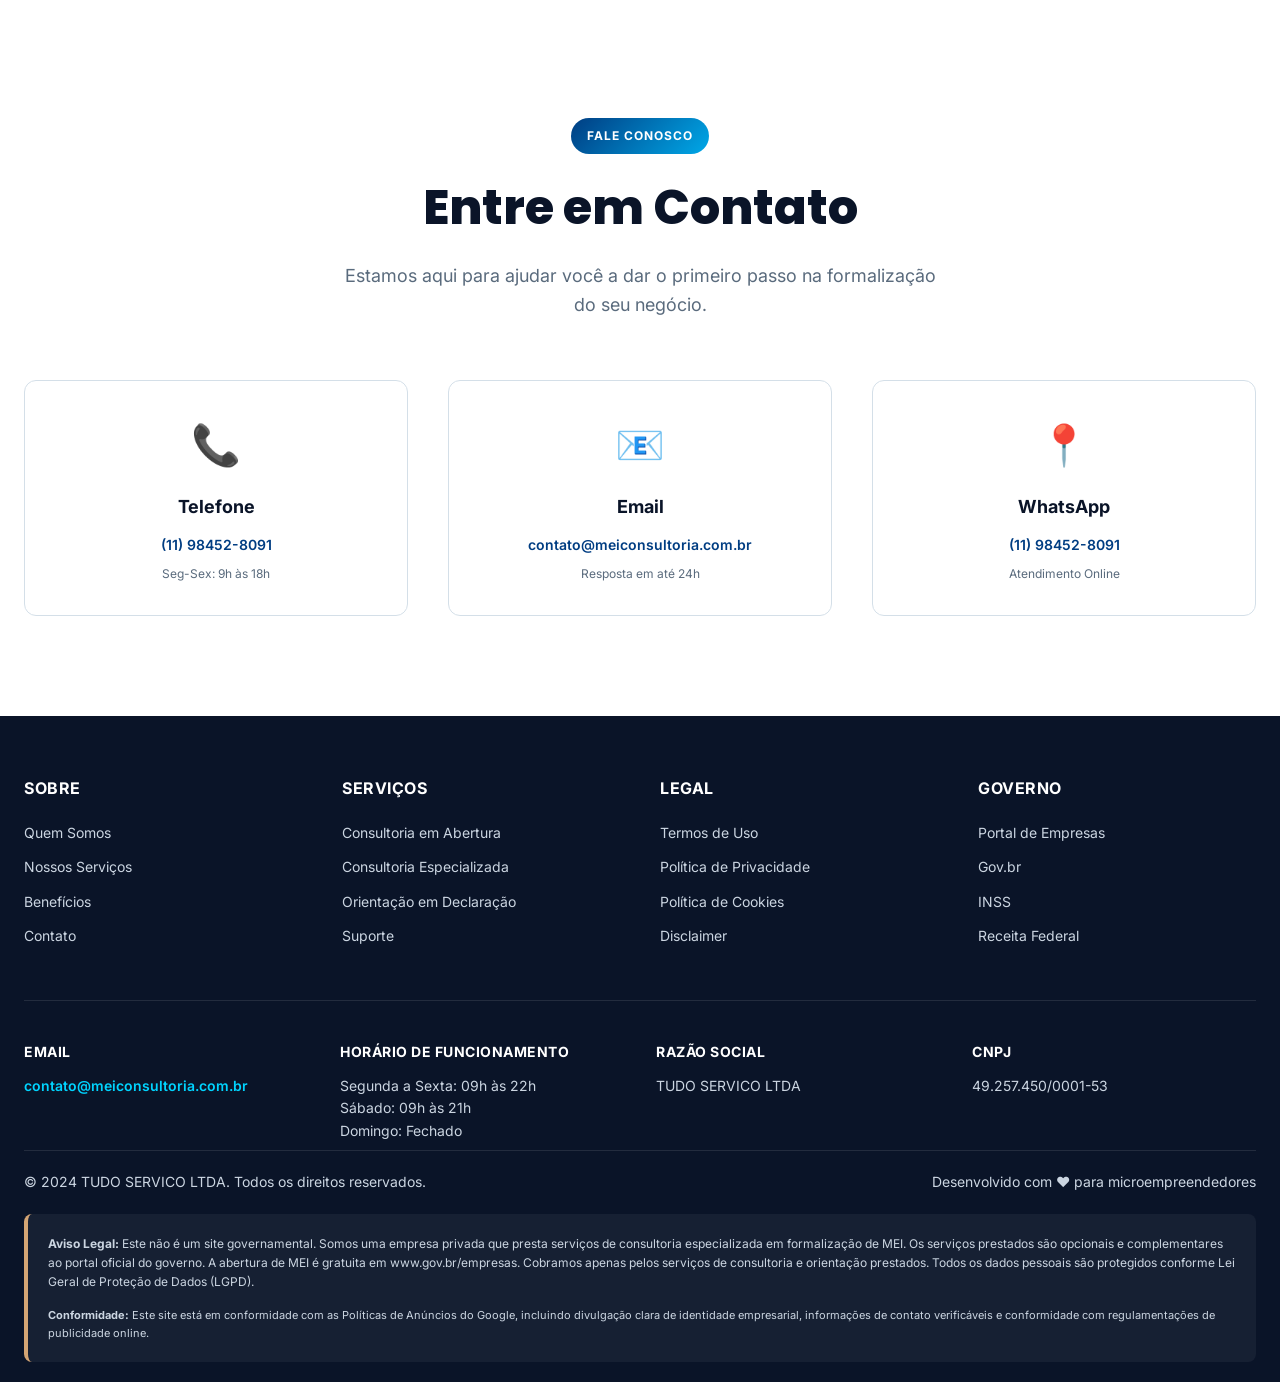
==== commit 25bd41a6: "Update index.html" ====
--- a/aberturamei/index.html
+++ b/aberturamei/index.html
@@ -1292,7 +1292,6 @@
                     <a href="https://seu-link-de-destino.com.br" target="_blank" class="btn btn-primary" style="font-size: 1.1rem; padding: 14px 32px;" onclick="gtag('event', 'click', {'event_category': 'engagement', 'event_label': 'hero_primary_cta'});">SOLICITAR ABERTURA <span class="btn-arrow"></span></a>
                     <a href="#beneficios" class="btn btn-secondary">Ver Benefícios</a>
                 </div>
-                <p style="font-size: 13px; color: var(--text-light); margin-top: 16px; opacity: 0.9; font-weight: 500;"><strong>⚠️ Informação Importante:</strong> Somos uma empresa privada de consultoria. A abertura de MEI é gratuita no portal oficial do governo em www.gov.br/empresas. Oferecemos orientação e consultoria complementar mediante taxas.</p>
                 <div class="hero-stats">
                     <div class="stat">
                         <div class="stat-number">15.000+</div>
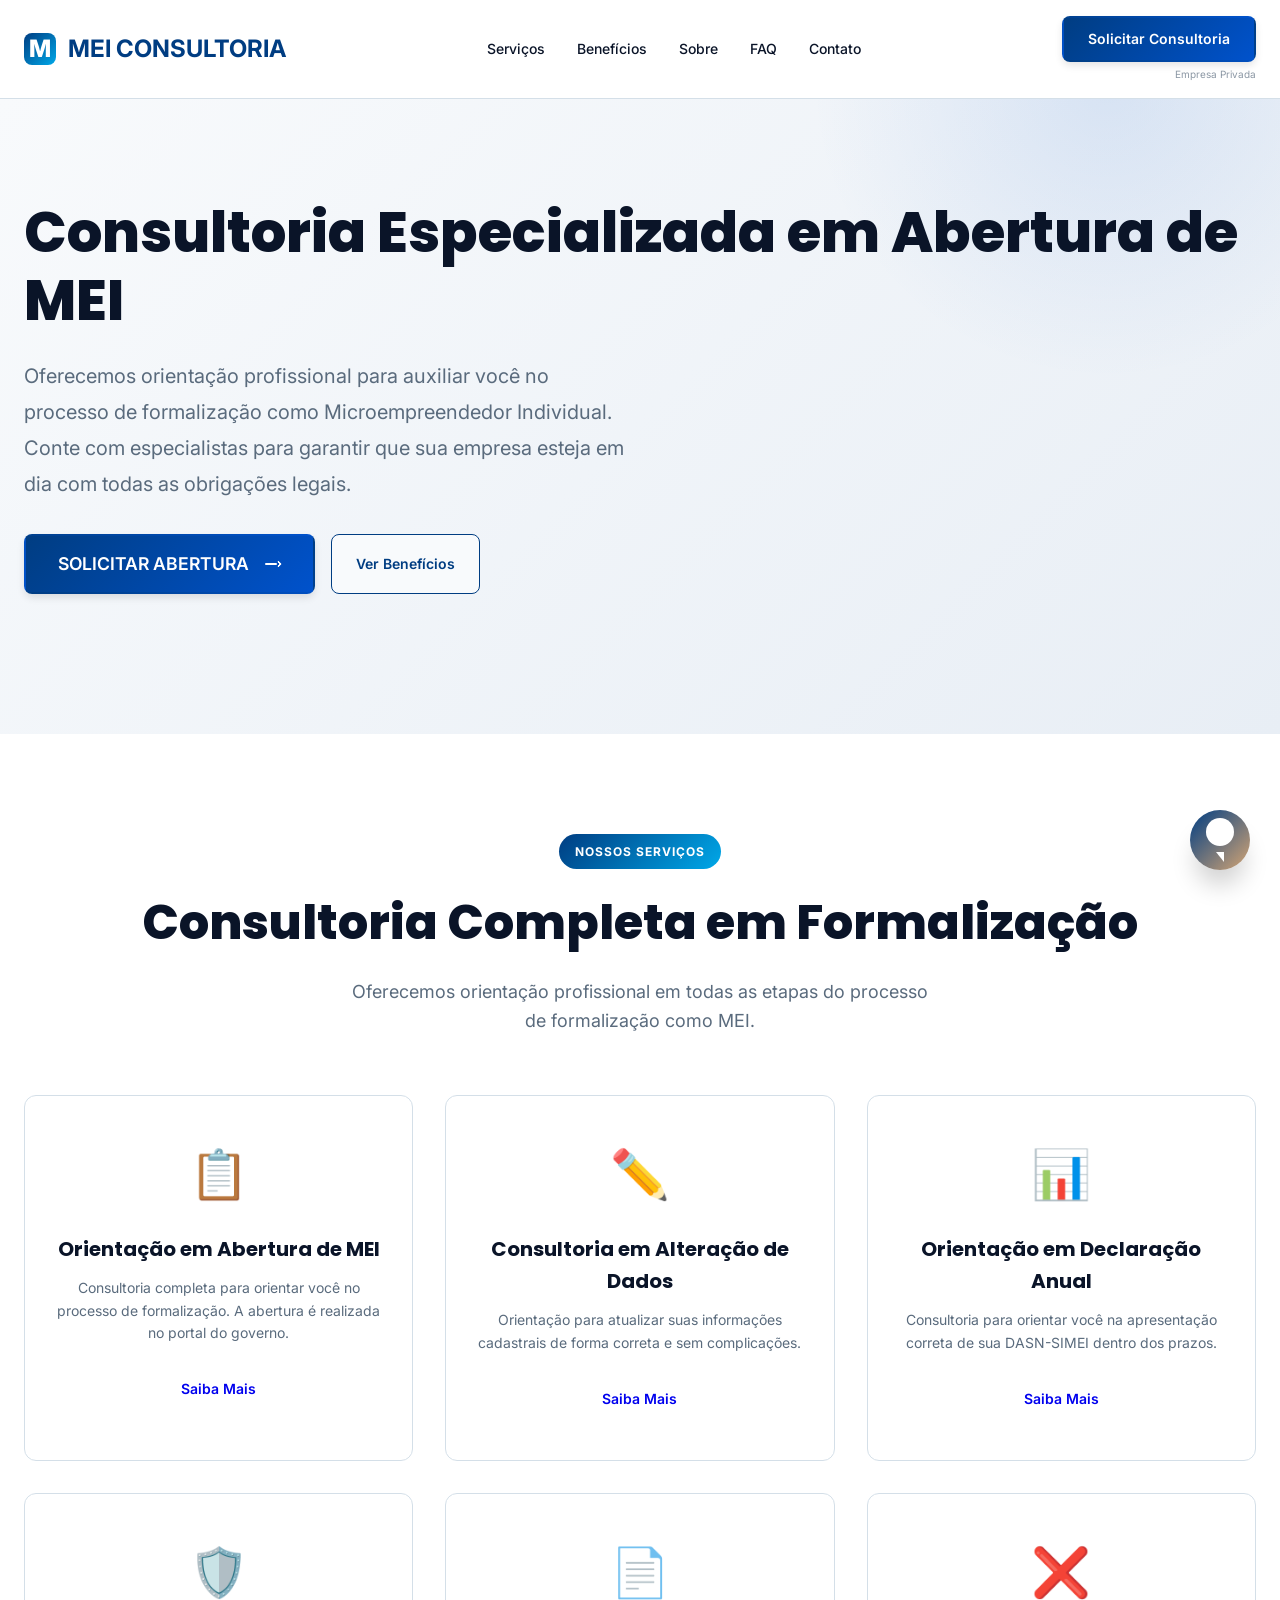
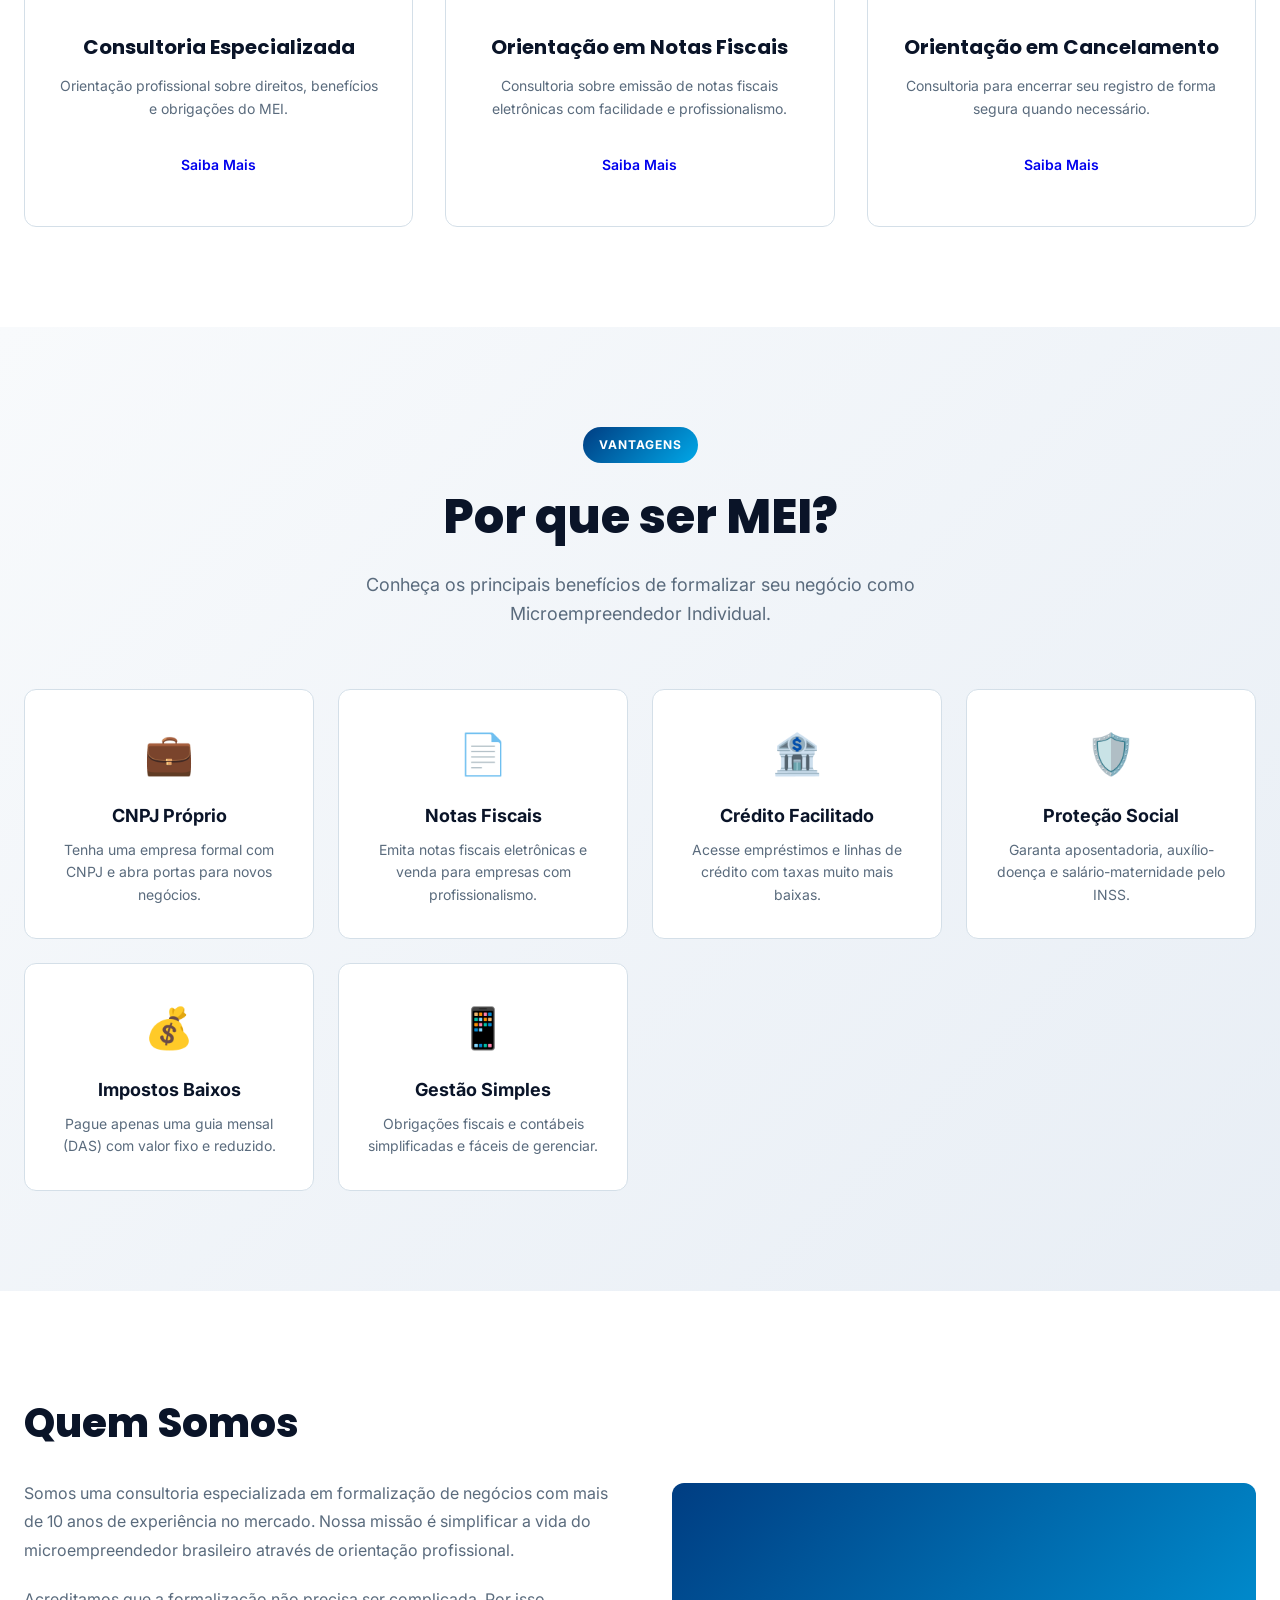
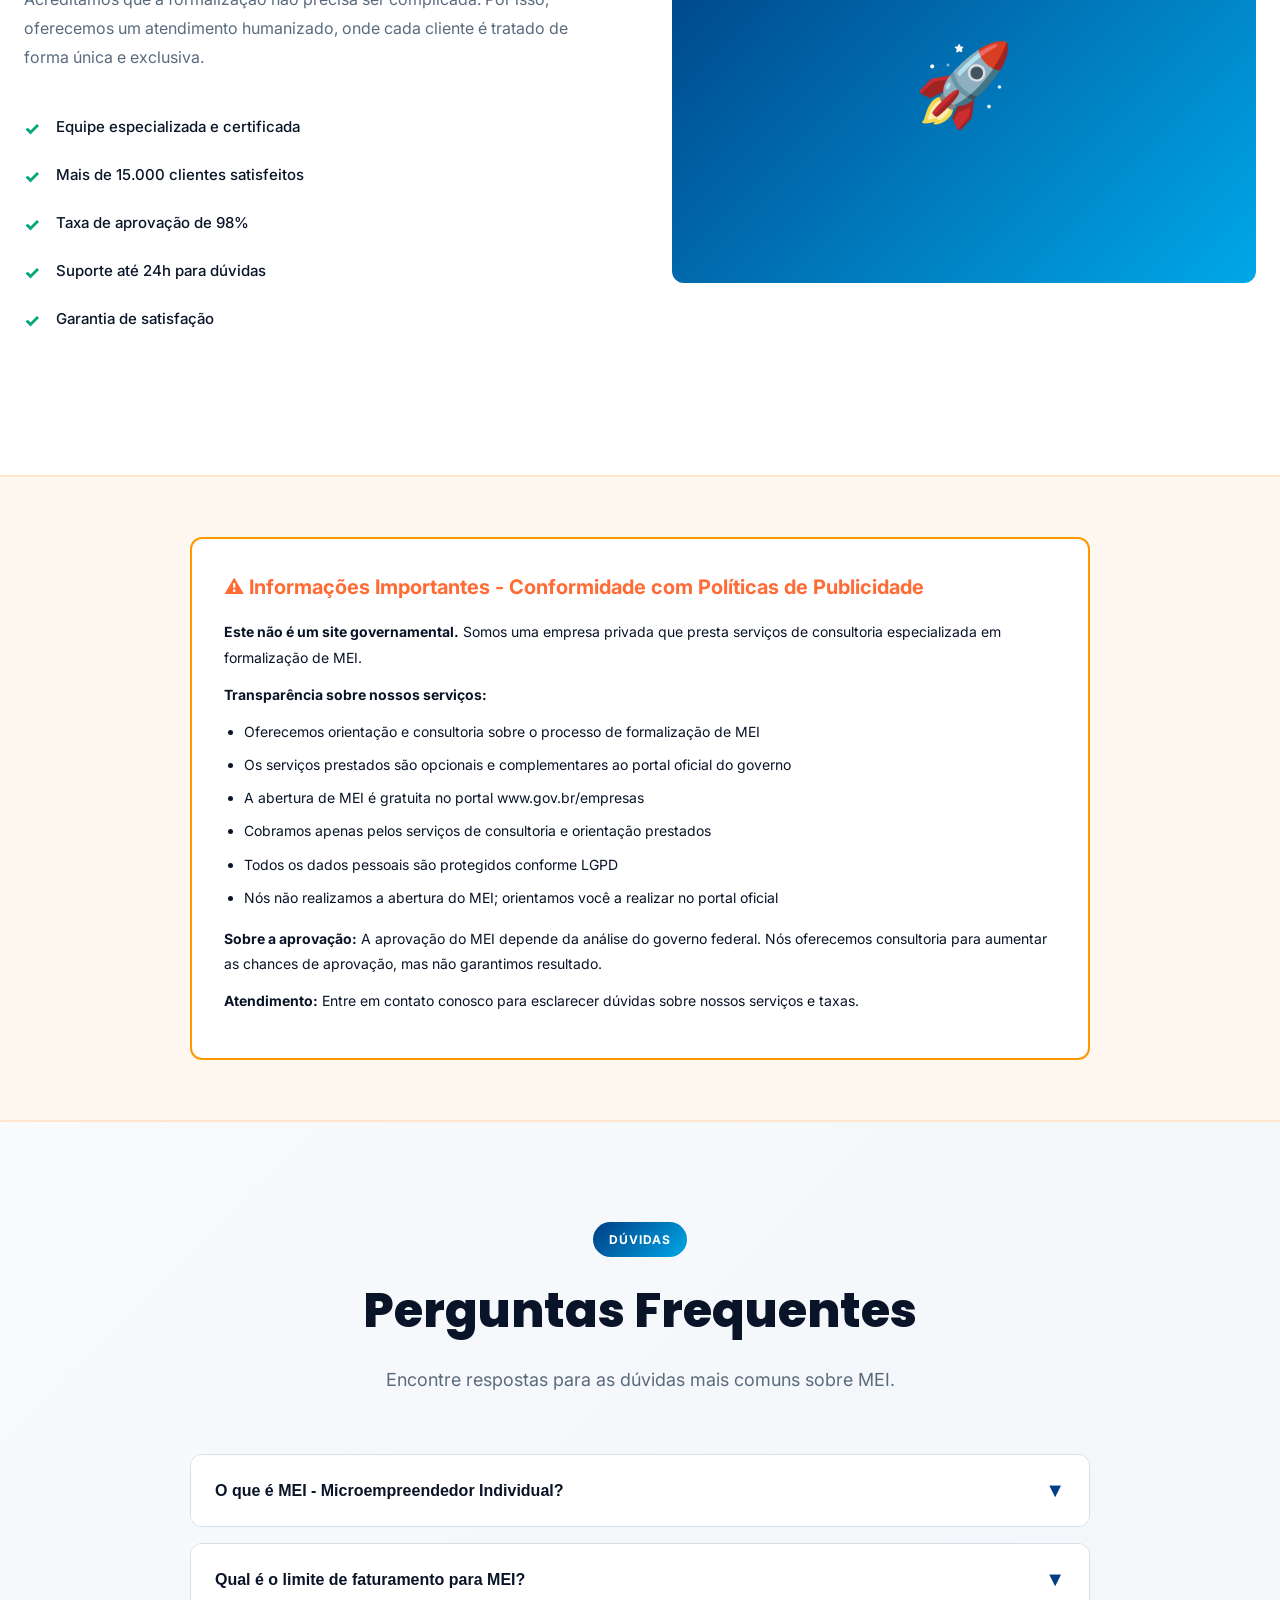
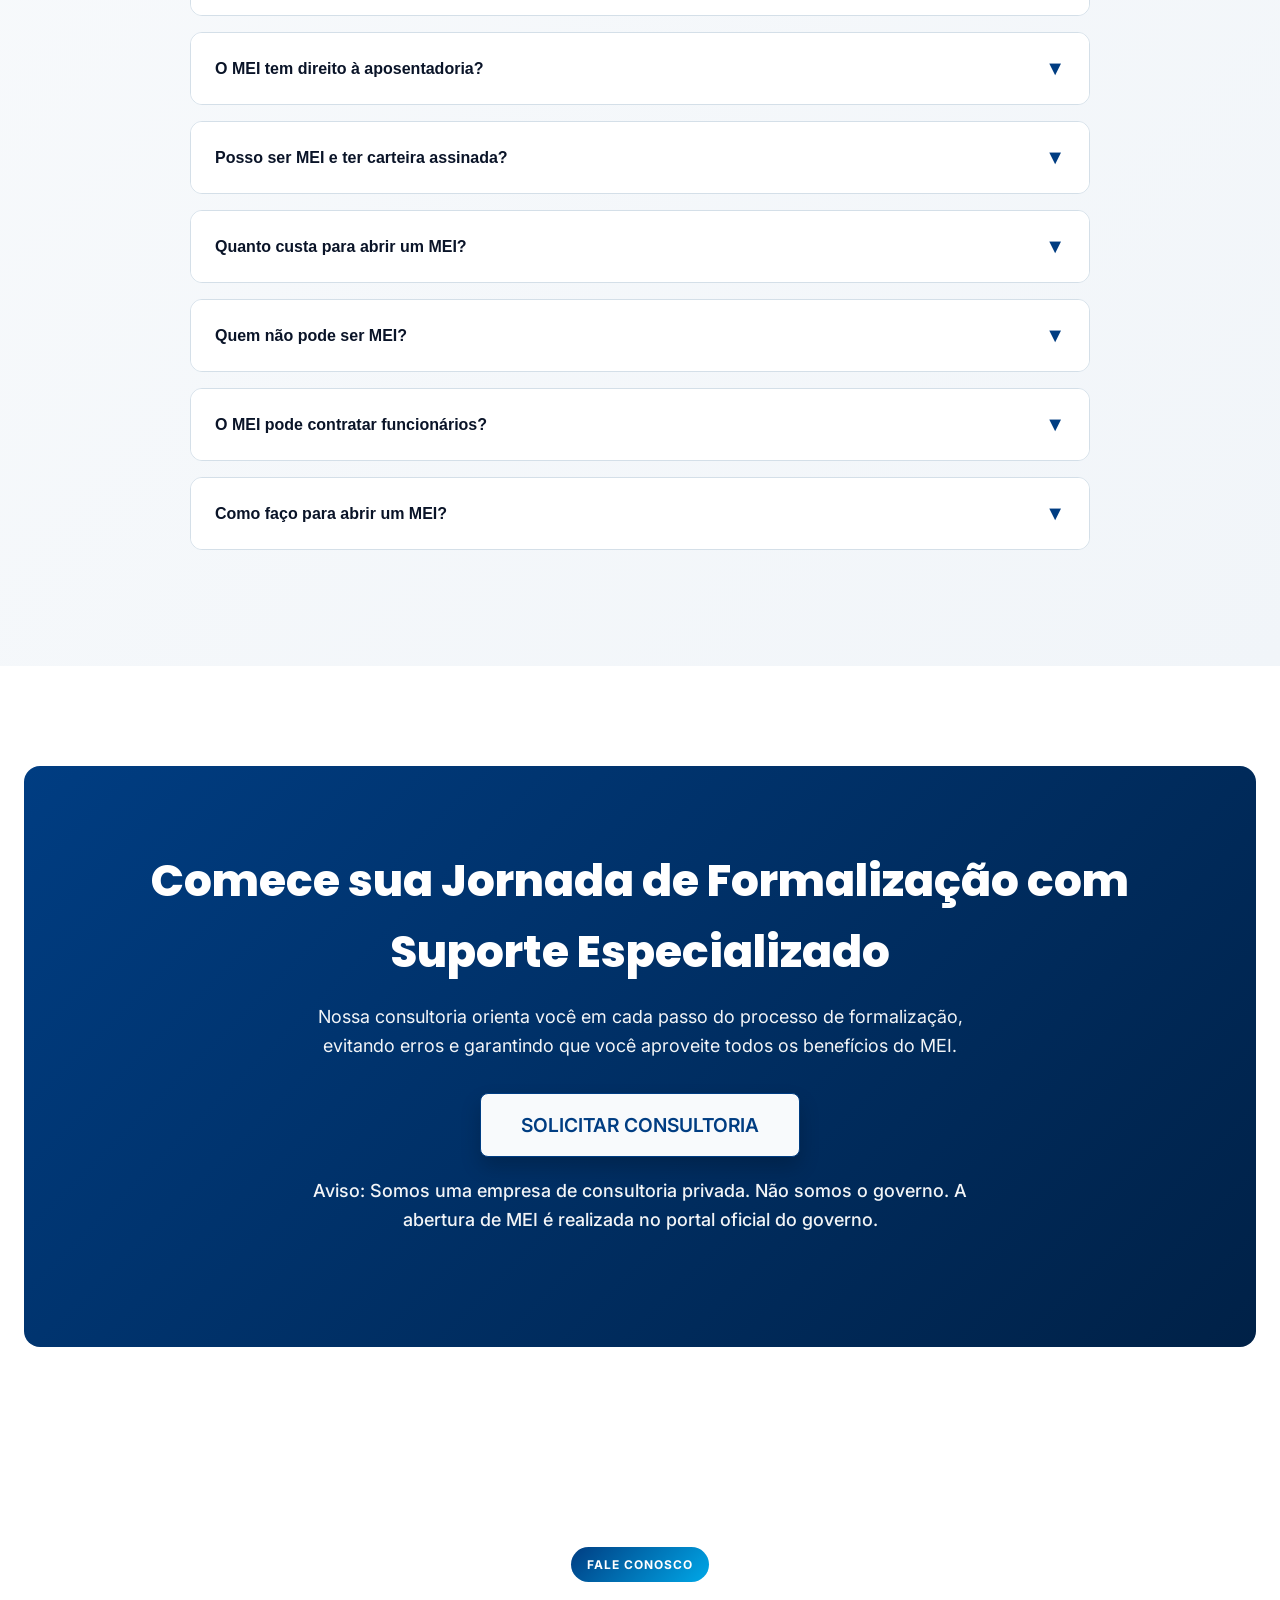
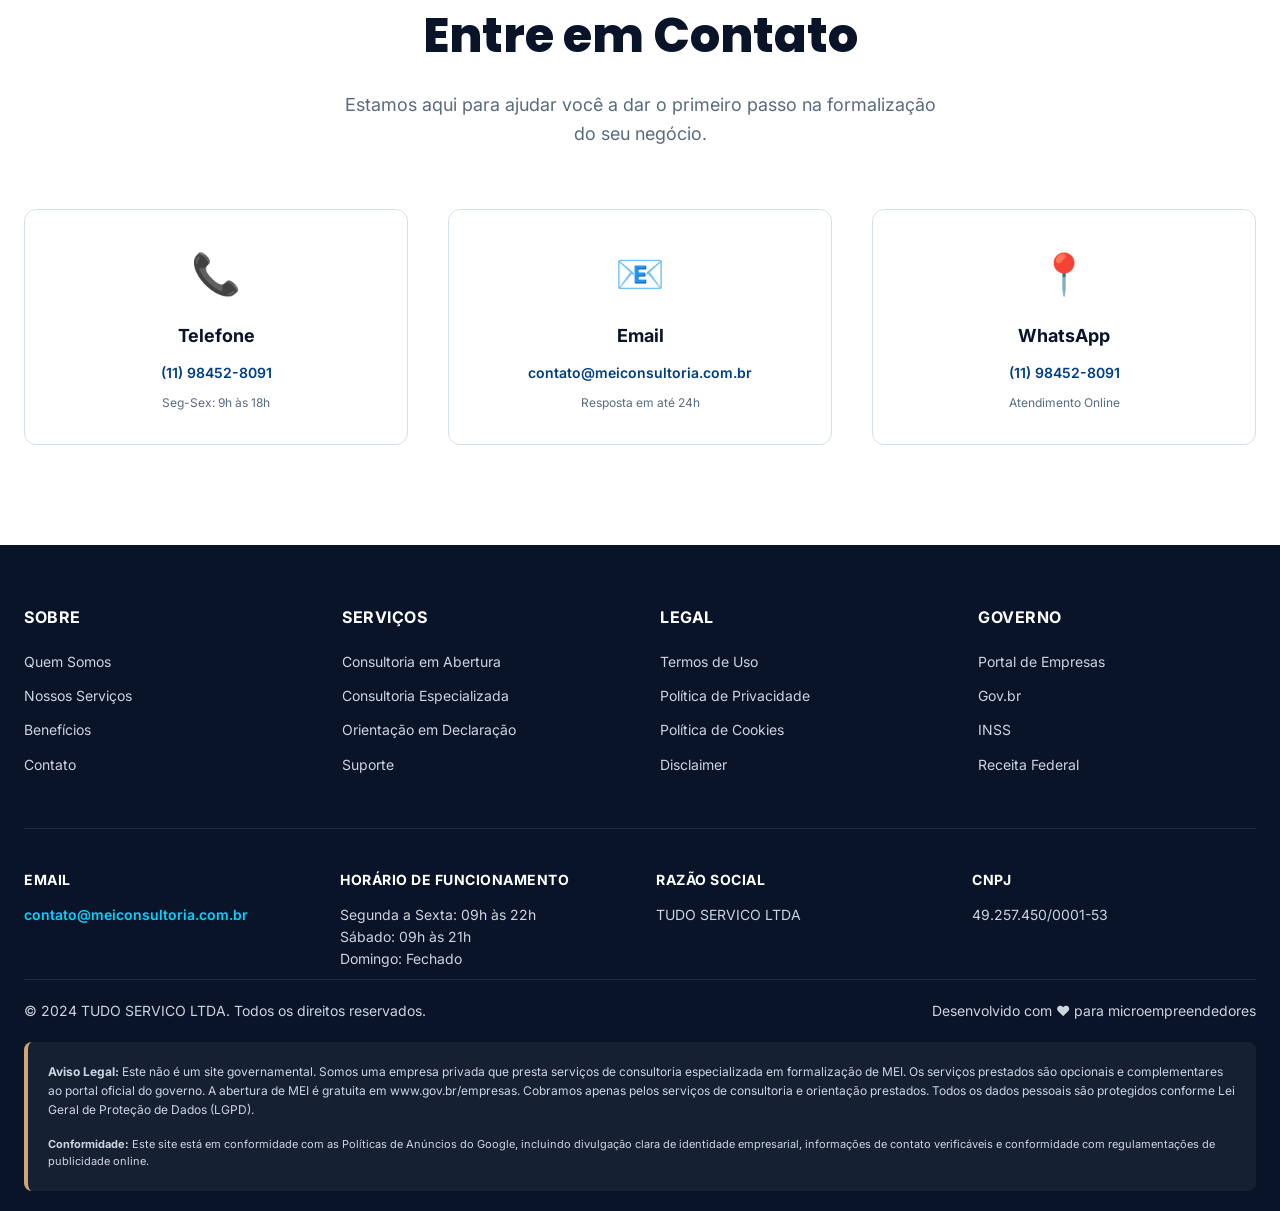
==== commit fb596052: "Update index.html" ====
--- a/aberturamei/index.html
+++ b/aberturamei/index.html
@@ -1283,32 +1283,22 @@
     </header>
 
     <!-- Hero -->
-    <section class="hero">
-        <div class="container">
-            <div class="hero-content">
-                <h1>Consultoria Especializada em Abertura de MEI</h1>
-                <p class="hero-subtitle">Oferecemos orientação profissional para auxiliar você no processo de formalização como Microempreendedor Individual. Conte com especialistas para garantir que sua empresa esteja em dia com todas as obrigações legais.</p>
-                <div class="hero-buttons">
-                    <a href="https://seu-link-de-destino.com.br" target="_blank" class="btn btn-primary" style="font-size: 1.1rem; padding: 14px 32px;" onclick="gtag('event', 'click', {'event_category': 'engagement', 'event_label': 'hero_primary_cta'});">SOLICITAR ABERTURA <span class="btn-arrow"></span></a>
-                    <a href="#beneficios" class="btn btn-secondary">Ver Benefícios</a>
-                </div>
-                <div class="hero-stats">
-                    <div class="stat">
-                        <div class="stat-number">15.000+</div>
-                        <div class="stat-label">Clientes Atendidos</div>
-                    </div>
-                    <div class="stat">
-                        <div class="stat-number">10 anos</div>
-                        <div class="stat-label">de Experiência</div>
-                    </div>
-                    <div class="stat">
-                        <div class="stat-number">Até 24h</div>
-                        <div class="stat-label">Tempo Médio de Resposta</div>
-                    </div>
-                </div>
-            </div>
-        </div>
-    </section>
+<section class="hero">
+  <div class="container">
+    <div class="hero-content">
+      <h1>Consultoria Especializada em Abertura de MEI</h1>
+      <p class="hero-subtitle">Oferecemos orientação profissional para auxiliar você no processo de formalização como Microempreendedor Individual. Conte com especialistas para garantir que sua empresa esteja em dia com todas as obrigações legais.</p>
+      
+      <div class="hero-buttons">
+        <a href="https://seu-link-de-destino.com.br" target="_blank" class="btn btn-primary" style="font-size: 1.1rem; padding: 14px 32px;" onclick="gtag('event', 'click', {'event_category': 'engagement', 'event_label': 'hero_primary_cta'});">SOLICITAR ABERTURA <span class="btn-arrow"></span></a>
+        <a href="#beneficios" class="btn btn-secondary">Ver Benefícios</a>
+      </div>
+      
+      <!-- A div hero-stats foi removida daqui -->
+    </div>
+  </div>
+</section>
+
 
     <!-- Serviços -->
     <section class="servicos" id="servicos">
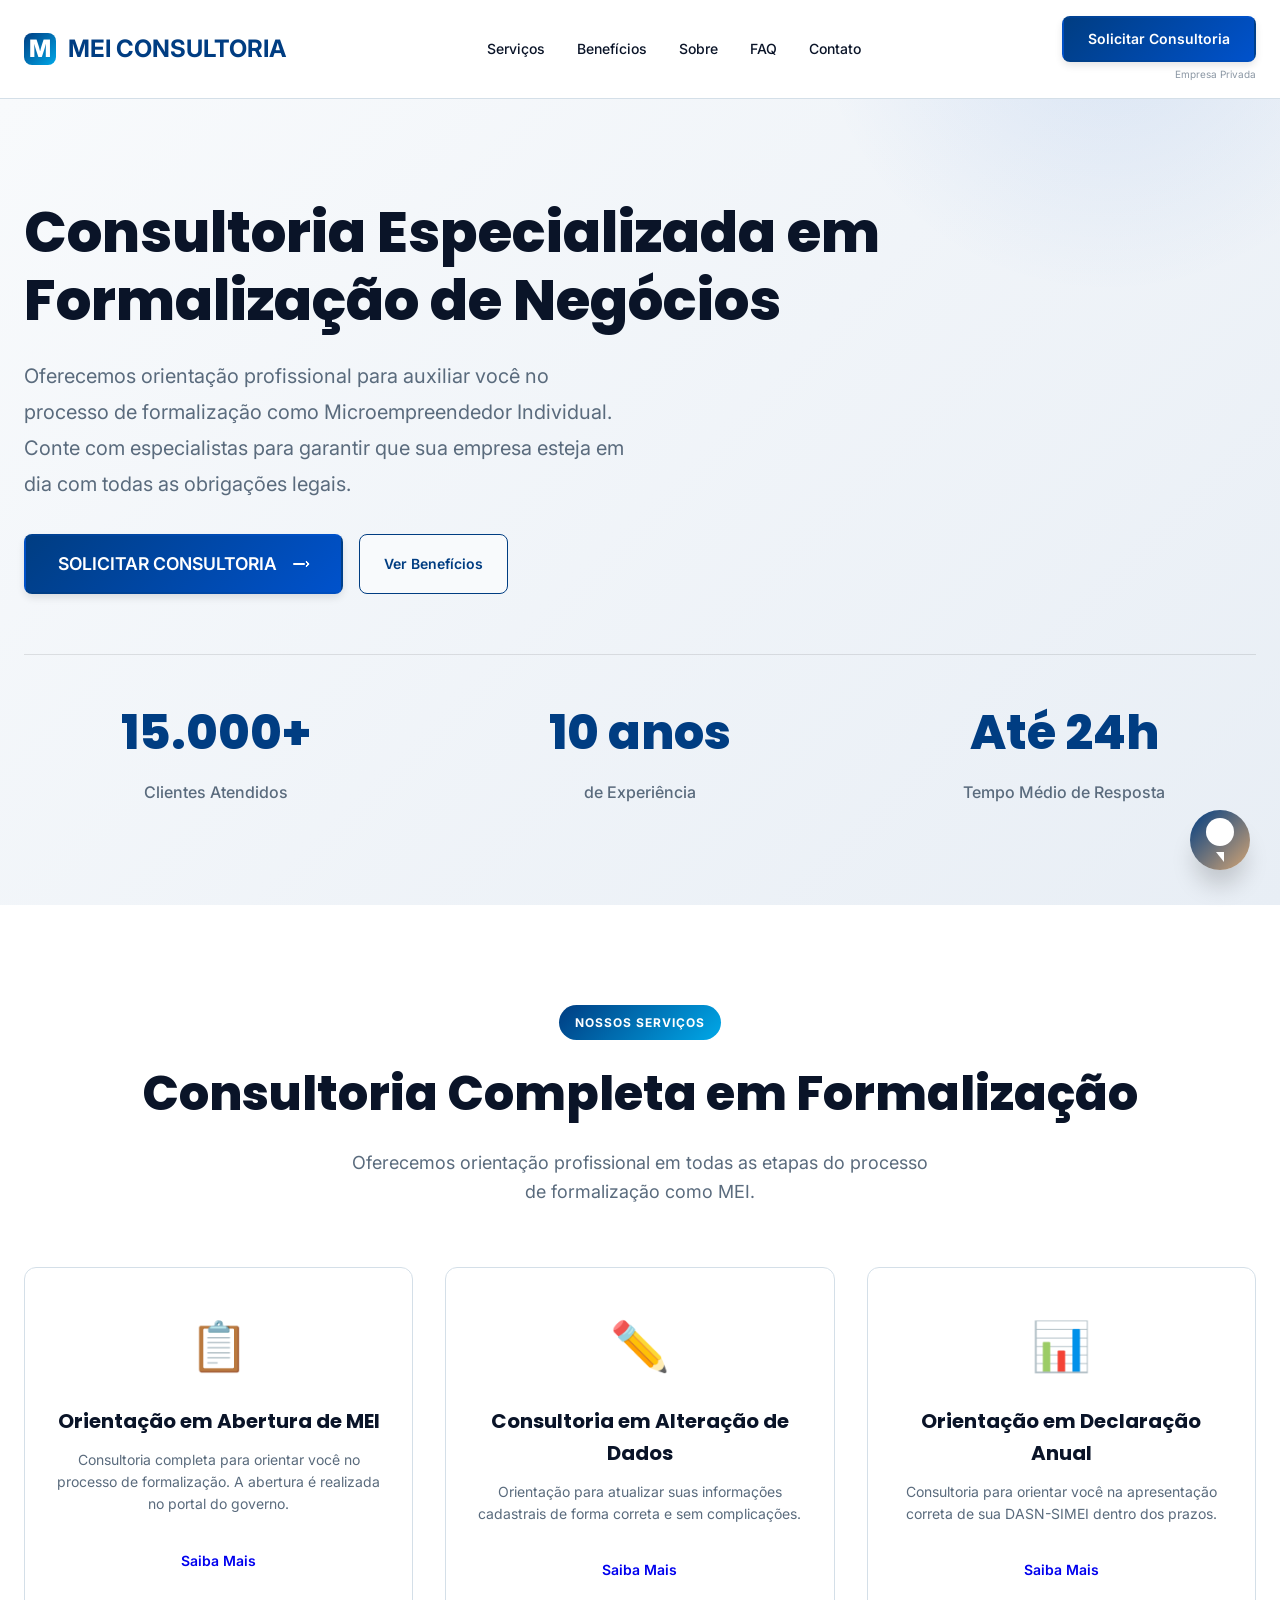
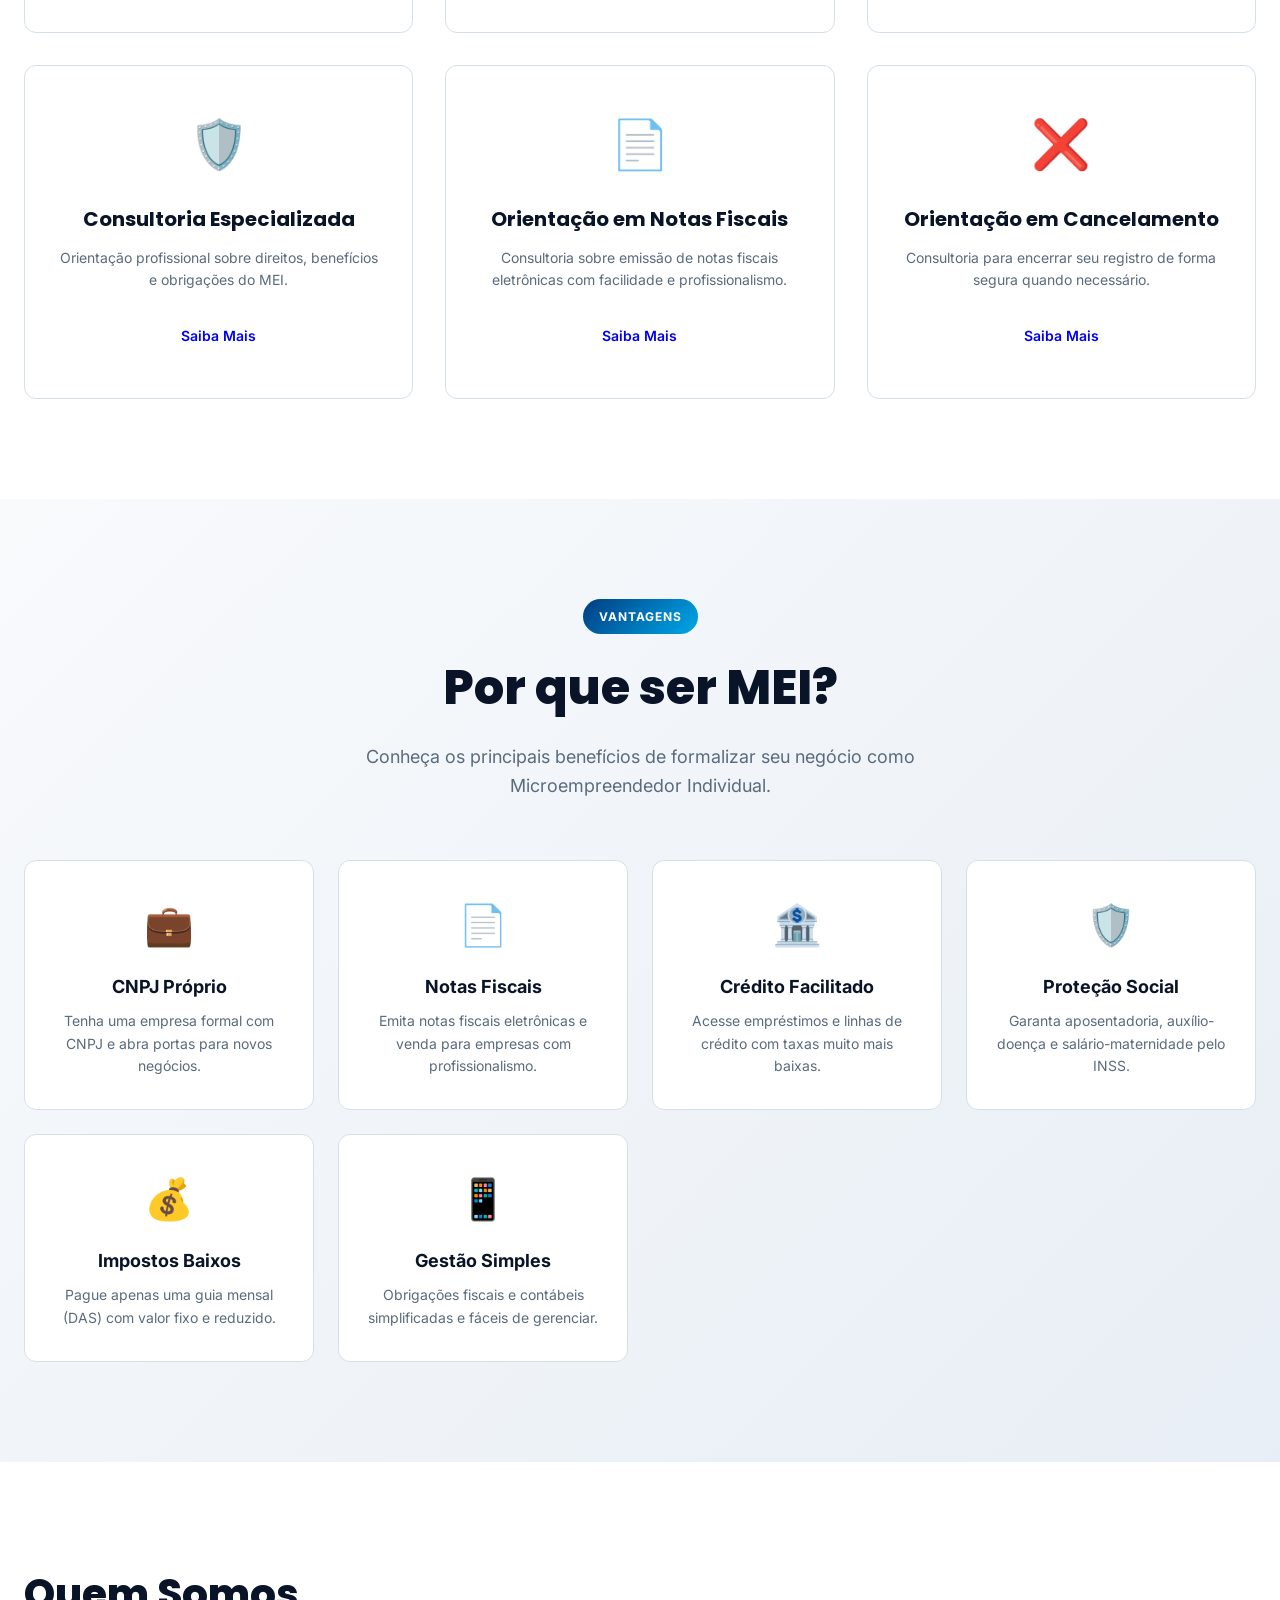
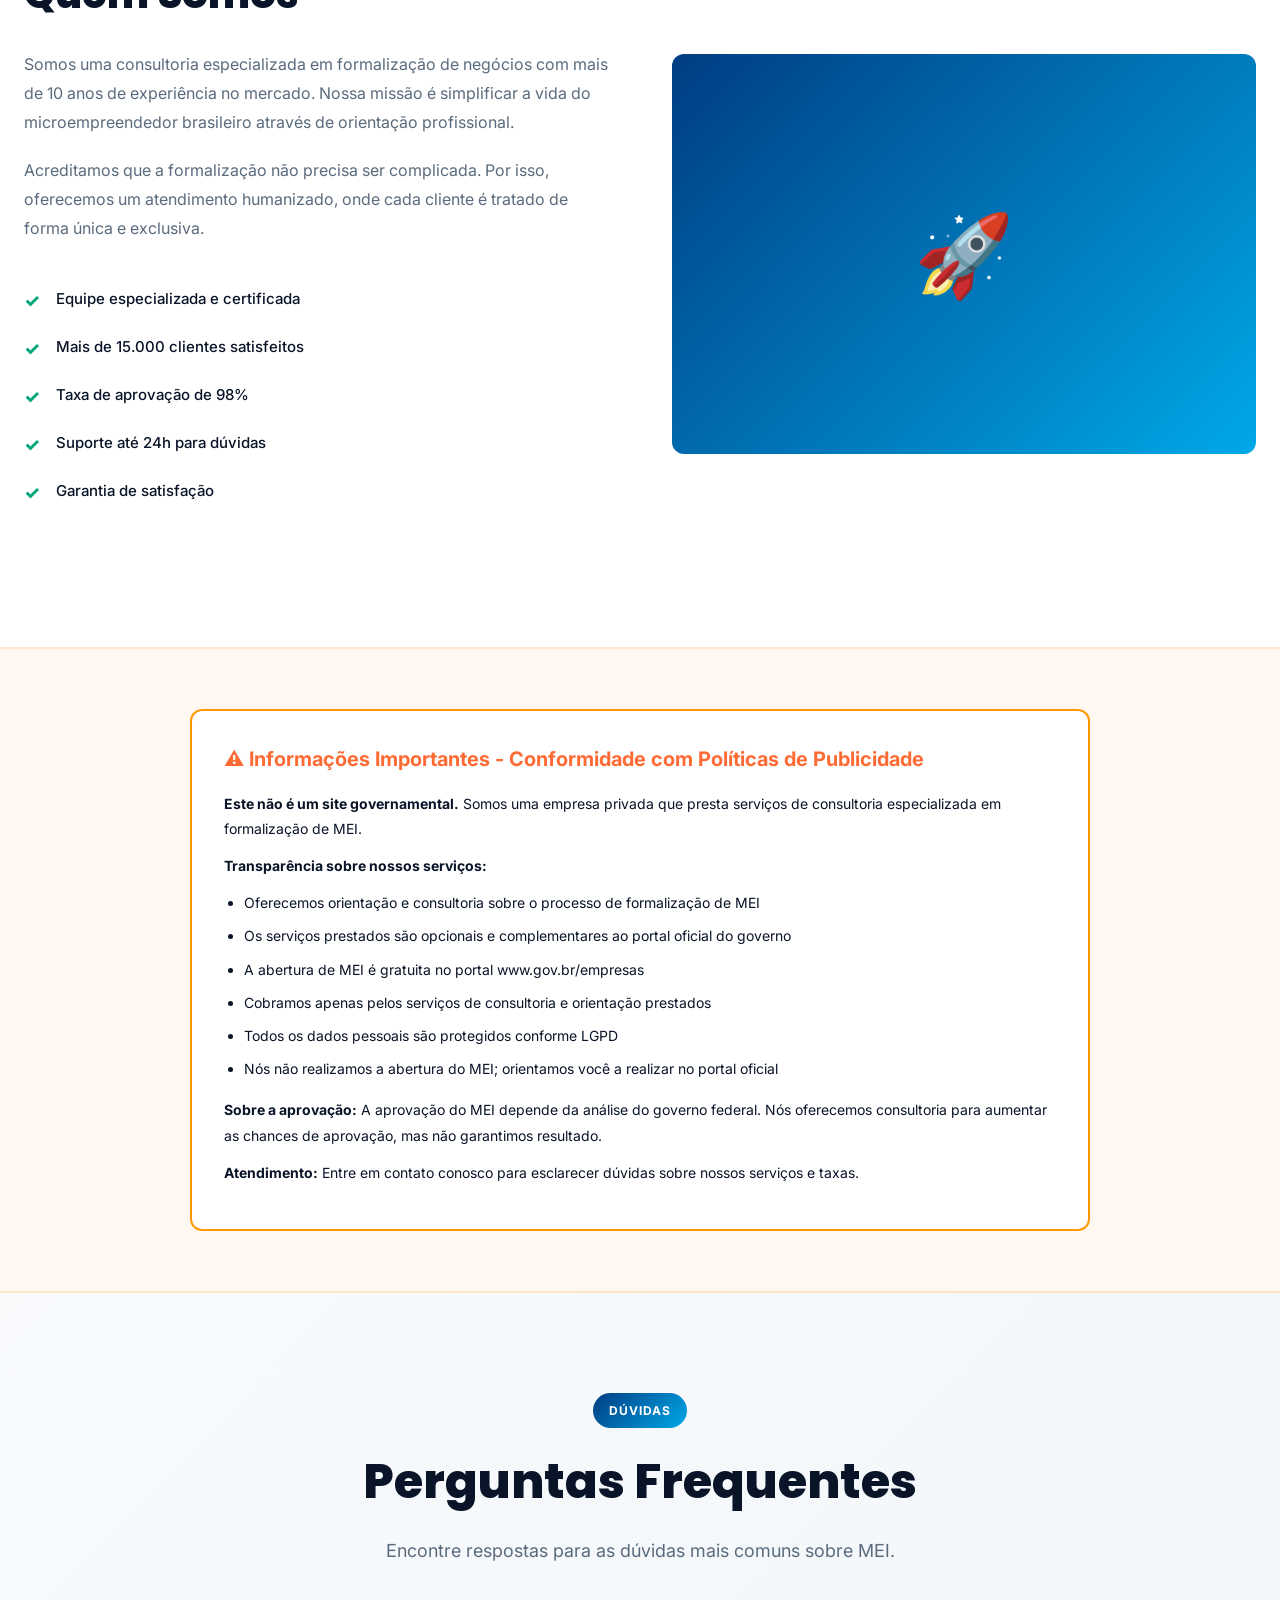
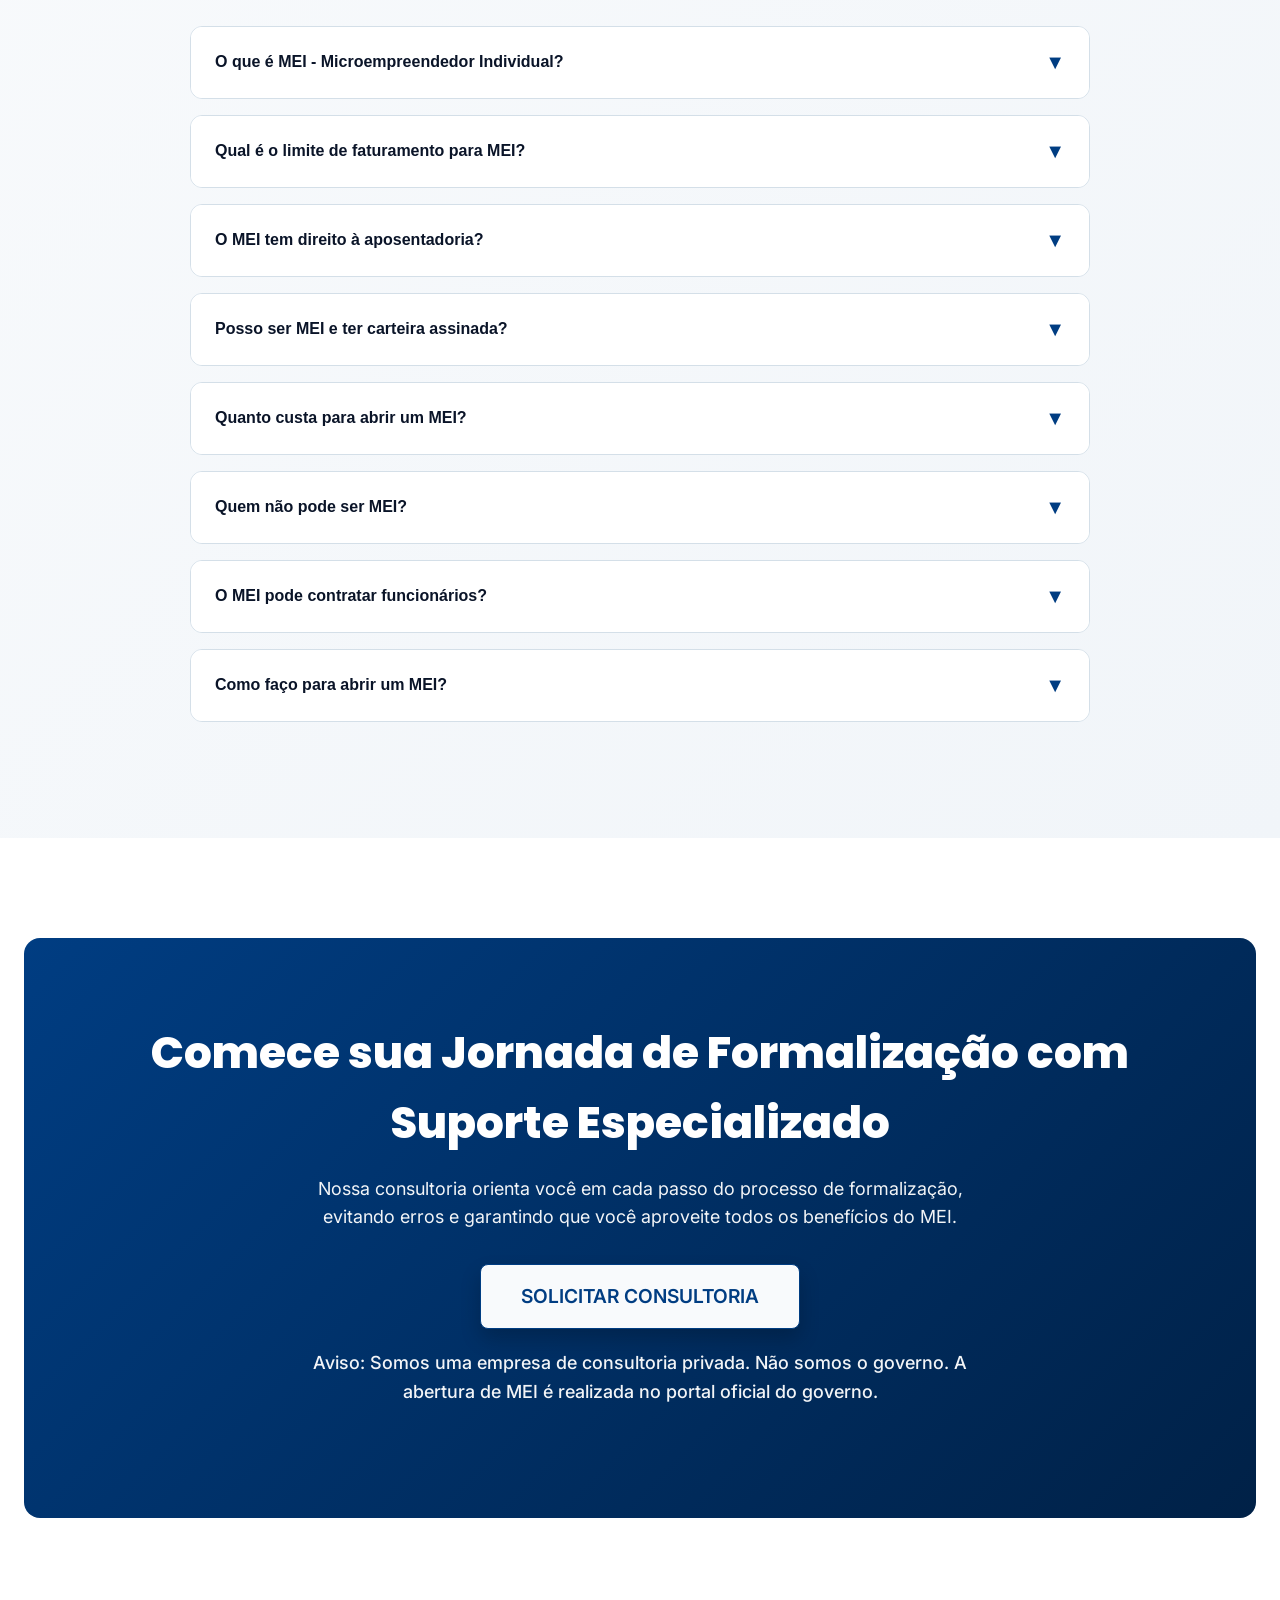
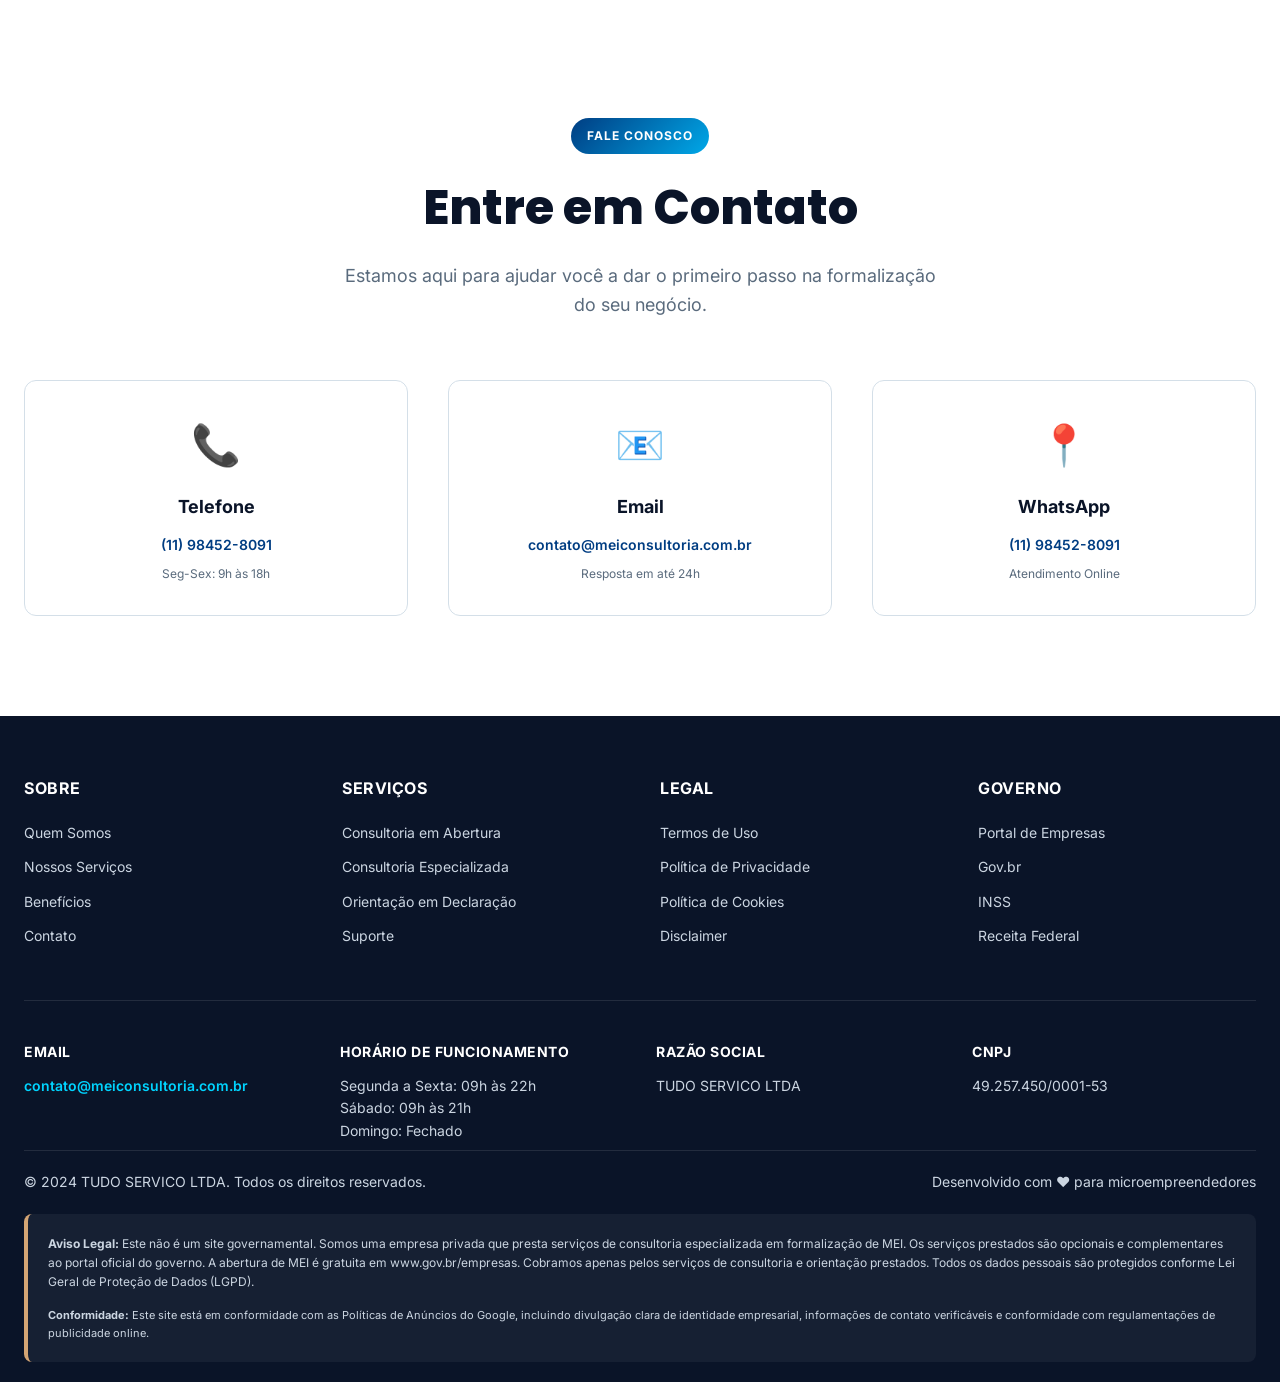
==== commit 8b361ce9: "Update index.html" ====
--- a/aberturamei/index.html
+++ b/aberturamei/index.html
@@ -1283,22 +1283,32 @@
     </header>
 
     <!-- Hero -->
-<section class="hero">
-  <div class="container">
-    <div class="hero-content">
-      <h1>Consultoria Especializada em Abertura de MEI</h1>
-      <p class="hero-subtitle">Oferecemos orientação profissional para auxiliar você no processo de formalização como Microempreendedor Individual. Conte com especialistas para garantir que sua empresa esteja em dia com todas as obrigações legais.</p>
-      
-      <div class="hero-buttons">
-        <a href="https://seu-link-de-destino.com.br" target="_blank" class="btn btn-primary" style="font-size: 1.1rem; padding: 14px 32px;" onclick="gtag('event', 'click', {'event_category': 'engagement', 'event_label': 'hero_primary_cta'});">SOLICITAR ABERTURA <span class="btn-arrow"></span></a>
-        <a href="#beneficios" class="btn btn-secondary">Ver Benefícios</a>
-      </div>
-      
-      <!-- A div hero-stats foi removida daqui -->
-    </div>
-  </div>
-</section>
-
+    <section class="hero">
+        <div class="container">
+            <div class="hero-content">
+                <h1>Consultoria Especializada em Formalização de Negócios</h1>
+                <p class="hero-subtitle">Oferecemos orientação profissional para auxiliar você no processo de formalização como Microempreendedor Individual. Conte com especialistas para garantir que sua empresa esteja em dia com todas as obrigações legais.</p>
+                <div class="hero-buttons">
+                    <a href="https://seu-link-de-destino.com.br" target="_blank" class="btn btn-primary" style="font-size: 1.1rem; padding: 14px 32px;" onclick="gtag('event', 'click', {'event_category': 'engagement', 'event_label': 'hero_primary_cta'});">SOLICITAR CONSULTORIA <span class="btn-arrow"></span></a>
+                    <a href="#beneficios" class="btn btn-secondary">Ver Benefícios</a>
+                </div>
+                <div class="hero-stats">
+                    <div class="stat">
+                        <div class="stat-number">15.000+</div>
+                        <div class="stat-label">Clientes Atendidos</div>
+                    </div>
+                    <div class="stat">
+                        <div class="stat-number">10 anos</div>
+                        <div class="stat-label">de Experiência</div>
+                    </div>
+                    <div class="stat">
+                        <div class="stat-number">Até 24h</div>
+                        <div class="stat-label">Tempo Médio de Resposta</div>
+                    </div>
+                </div>
+            </div>
+        </div>
+    </section>
 
     <!-- Serviços -->
     <section class="servicos" id="servicos">
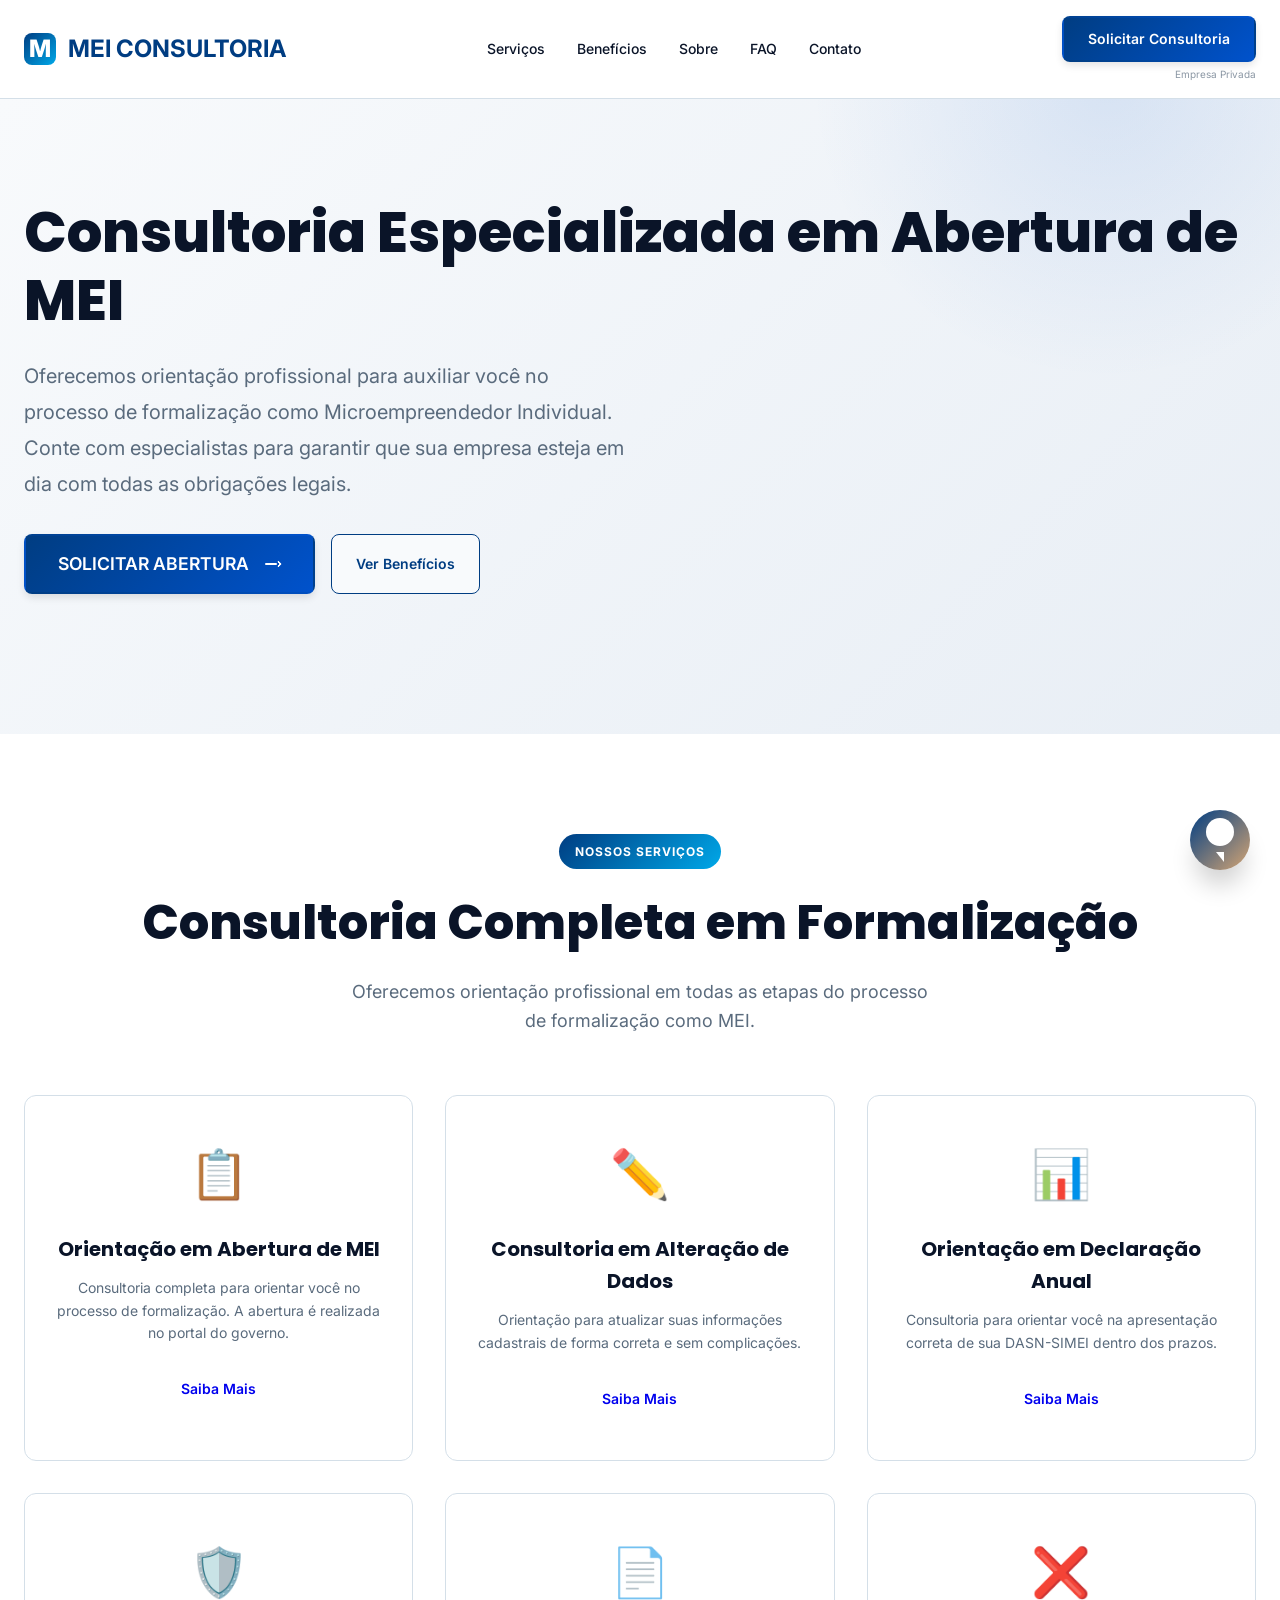
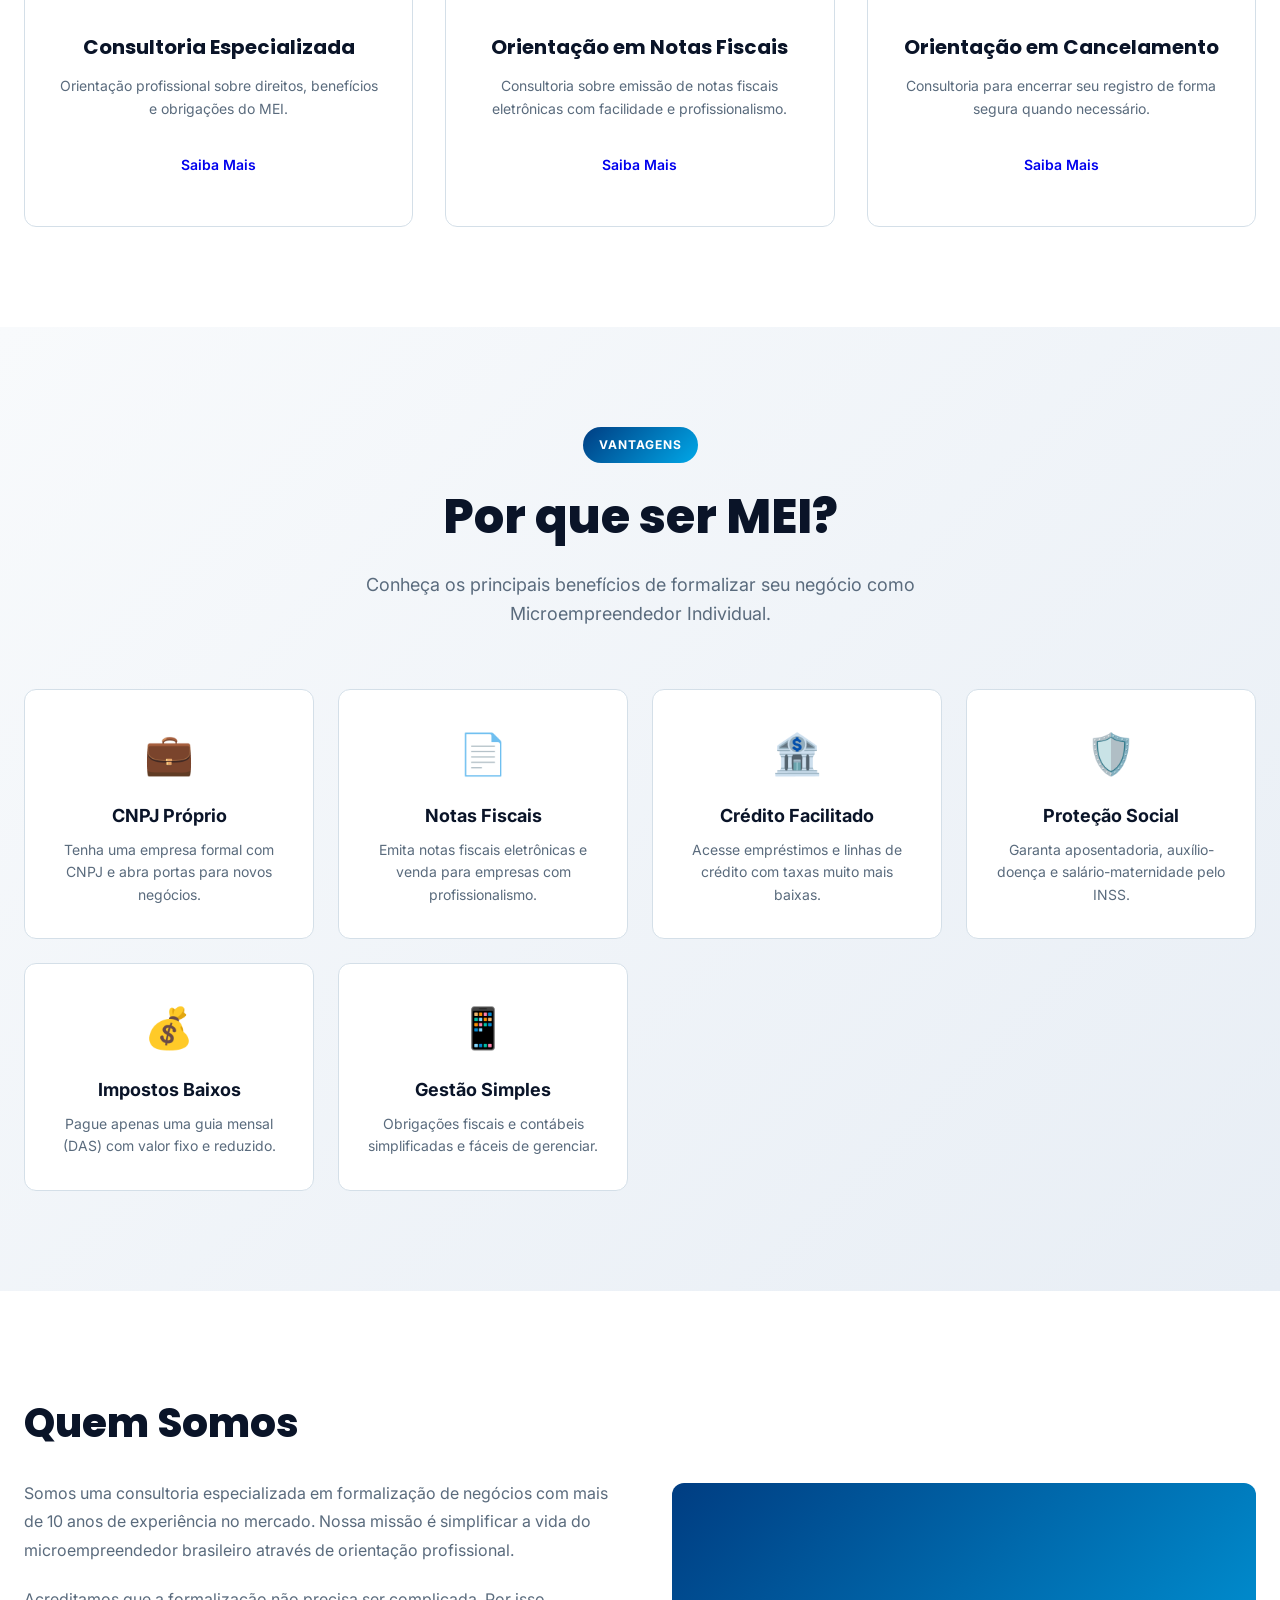
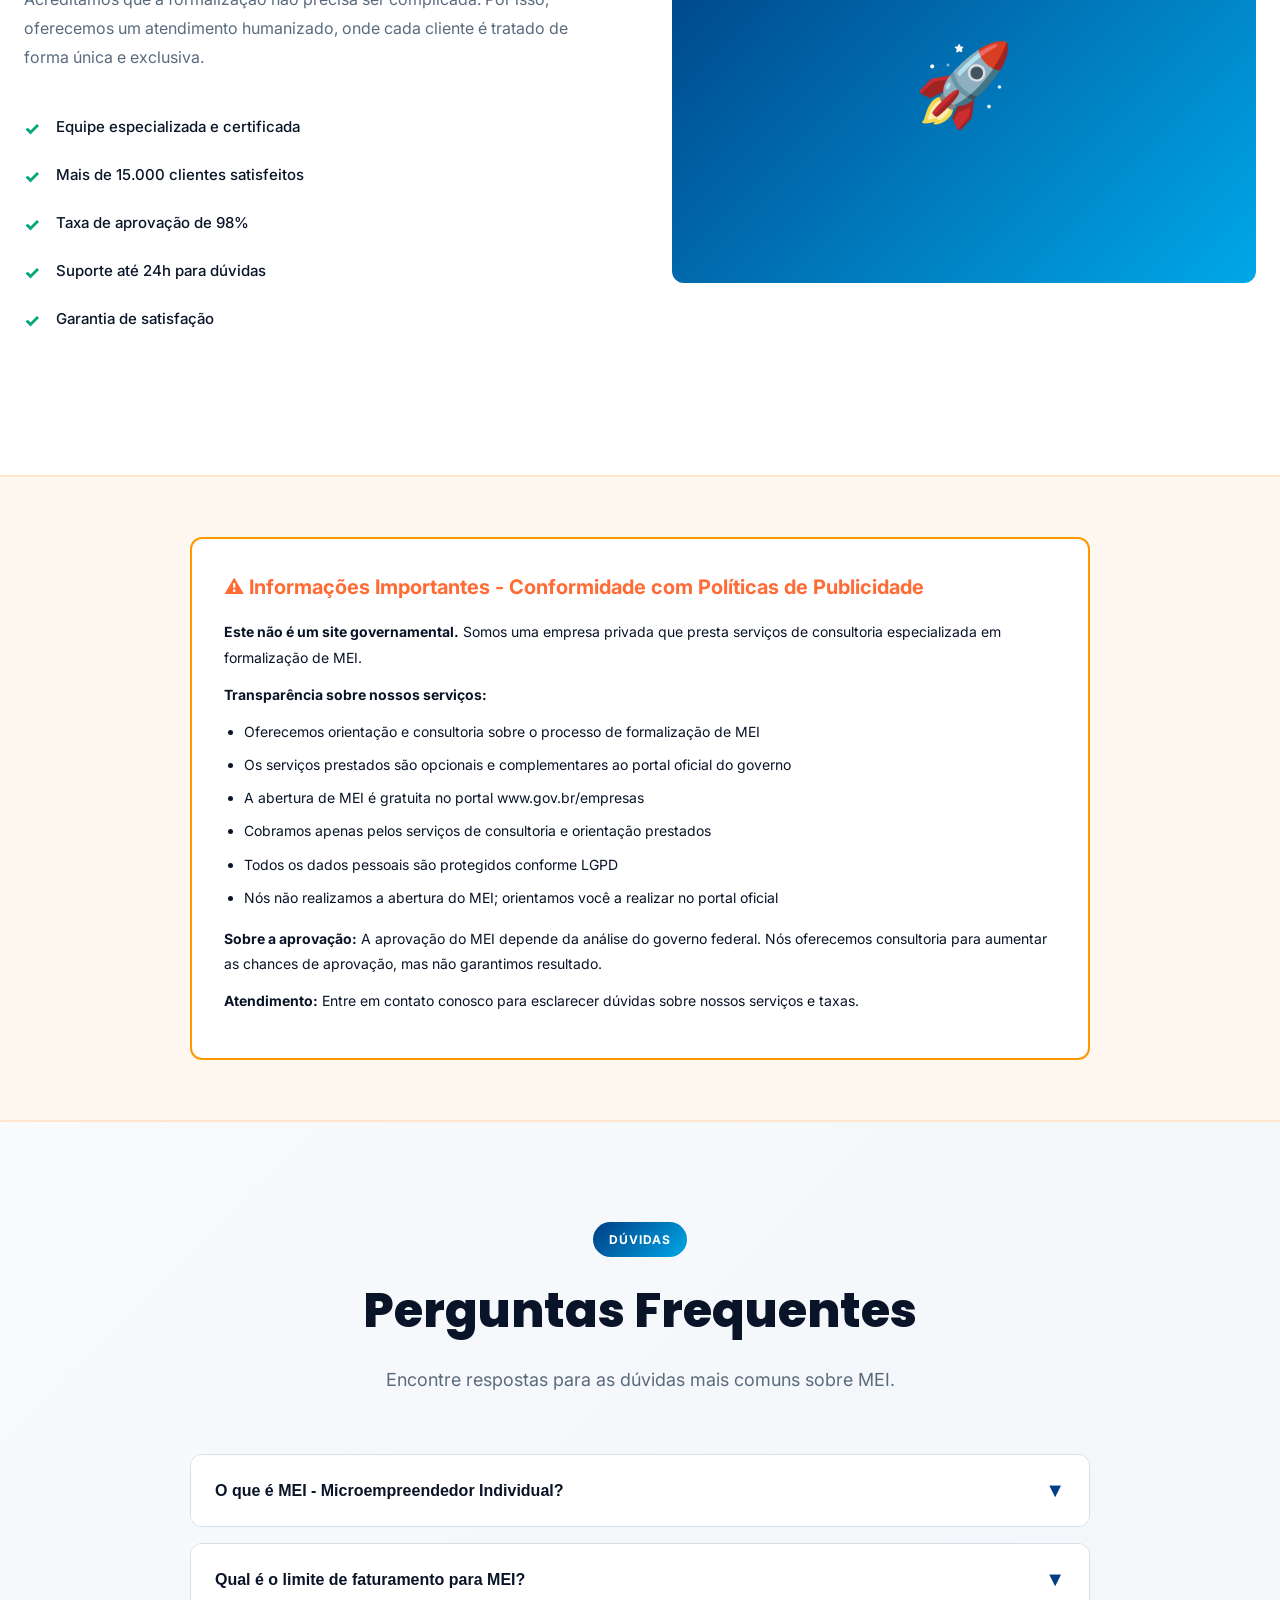
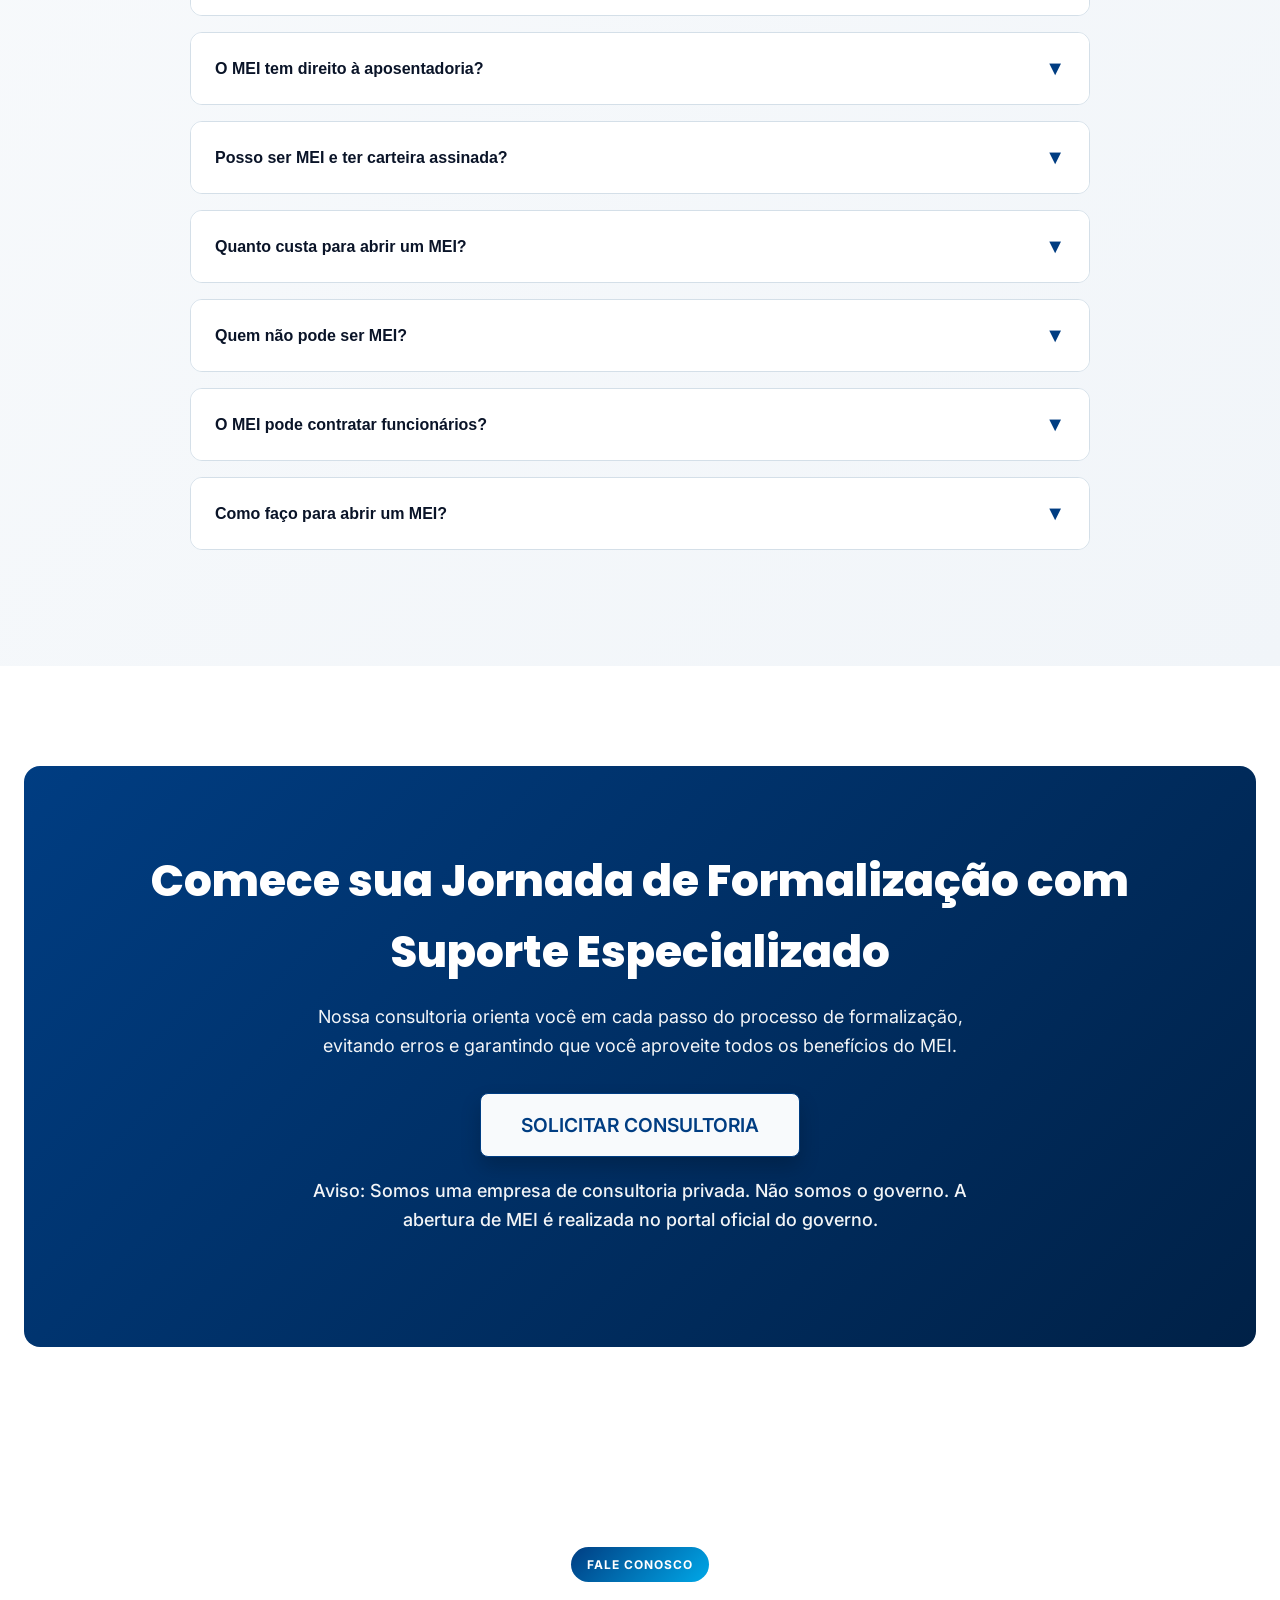
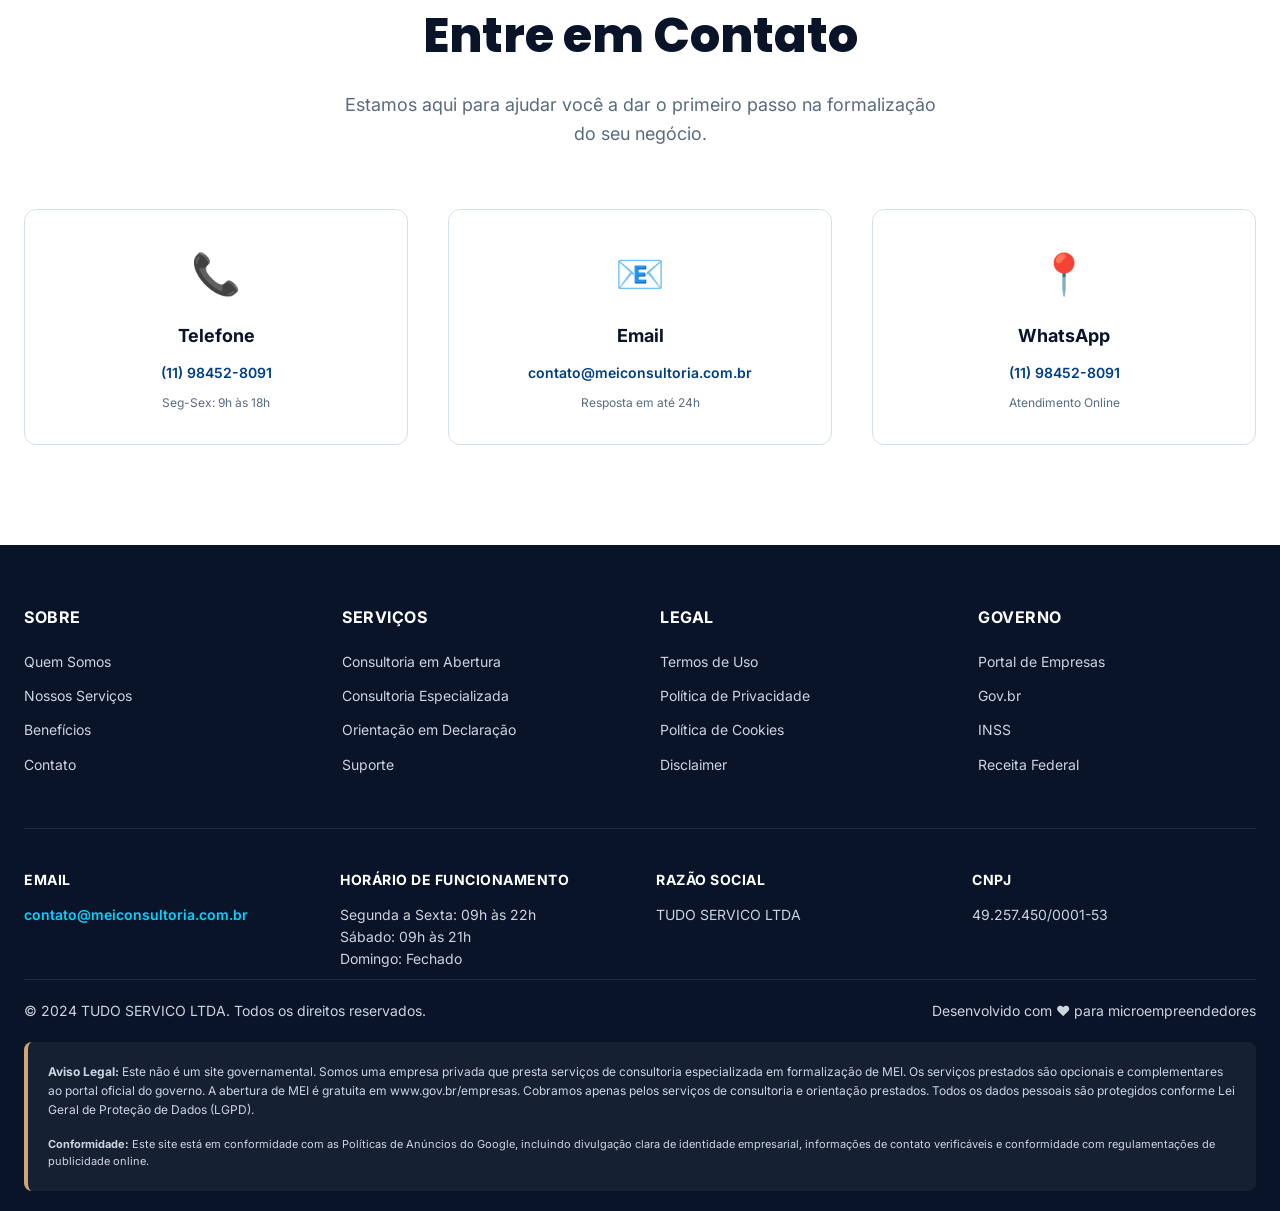
==== commit 18465814: "Update index.html" ====
--- a/aberturamei/index.html
+++ b/aberturamei/index.html
@@ -1283,32 +1283,22 @@
     </header>
 
     <!-- Hero -->
-    <section class="hero">
-        <div class="container">
-            <div class="hero-content">
-                <h1>Consultoria Especializada em Formalização de Negócios</h1>
-                <p class="hero-subtitle">Oferecemos orientação profissional para auxiliar você no processo de formalização como Microempreendedor Individual. Conte com especialistas para garantir que sua empresa esteja em dia com todas as obrigações legais.</p>
-                <div class="hero-buttons">
-                    <a href="https://seu-link-de-destino.com.br" target="_blank" class="btn btn-primary" style="font-size: 1.1rem; padding: 14px 32px;" onclick="gtag('event', 'click', {'event_category': 'engagement', 'event_label': 'hero_primary_cta'});">SOLICITAR CONSULTORIA <span class="btn-arrow"></span></a>
-                    <a href="#beneficios" class="btn btn-secondary">Ver Benefícios</a>
-                </div>
-                <div class="hero-stats">
-                    <div class="stat">
-                        <div class="stat-number">15.000+</div>
-                        <div class="stat-label">Clientes Atendidos</div>
-                    </div>
-                    <div class="stat">
-                        <div class="stat-number">10 anos</div>
-                        <div class="stat-label">de Experiência</div>
-                    </div>
-                    <div class="stat">
-                        <div class="stat-number">Até 24h</div>
-                        <div class="stat-label">Tempo Médio de Resposta</div>
-                    </div>
-                </div>
-            </div>
-        </div>
-    </section>
+<section class="hero">
+  <div class="container">
+    <div class="hero-content">
+      <h1>Consultoria Especializada em Abertura de MEI</h1>
+      <p class="hero-subtitle">Oferecemos orientação profissional para auxiliar você no processo de formalização como Microempreendedor Individual. Conte com especialistas para garantir que sua empresa esteja em dia com todas as obrigações legais.</p>
+      
+      <div class="hero-buttons">
+        <a href="https://seu-link-de-destino.com.br" target="_blank" class="btn btn-primary" style="font-size: 1.1rem; padding: 14px 32px;" onclick="gtag('event', 'click', {'event_category': 'engagement', 'event_label': 'hero_primary_cta'});">SOLICITAR ABERTURA <span class="btn-arrow"></span></a>
+        <a href="#beneficios" class="btn btn-secondary">Ver Benefícios</a>
+      </div>
+      
+      <!-- A div hero-stats foi removida daqui -->
+    </div>
+  </div>
+</section>
+
 
     <!-- Serviços -->
     <section class="servicos" id="servicos">
